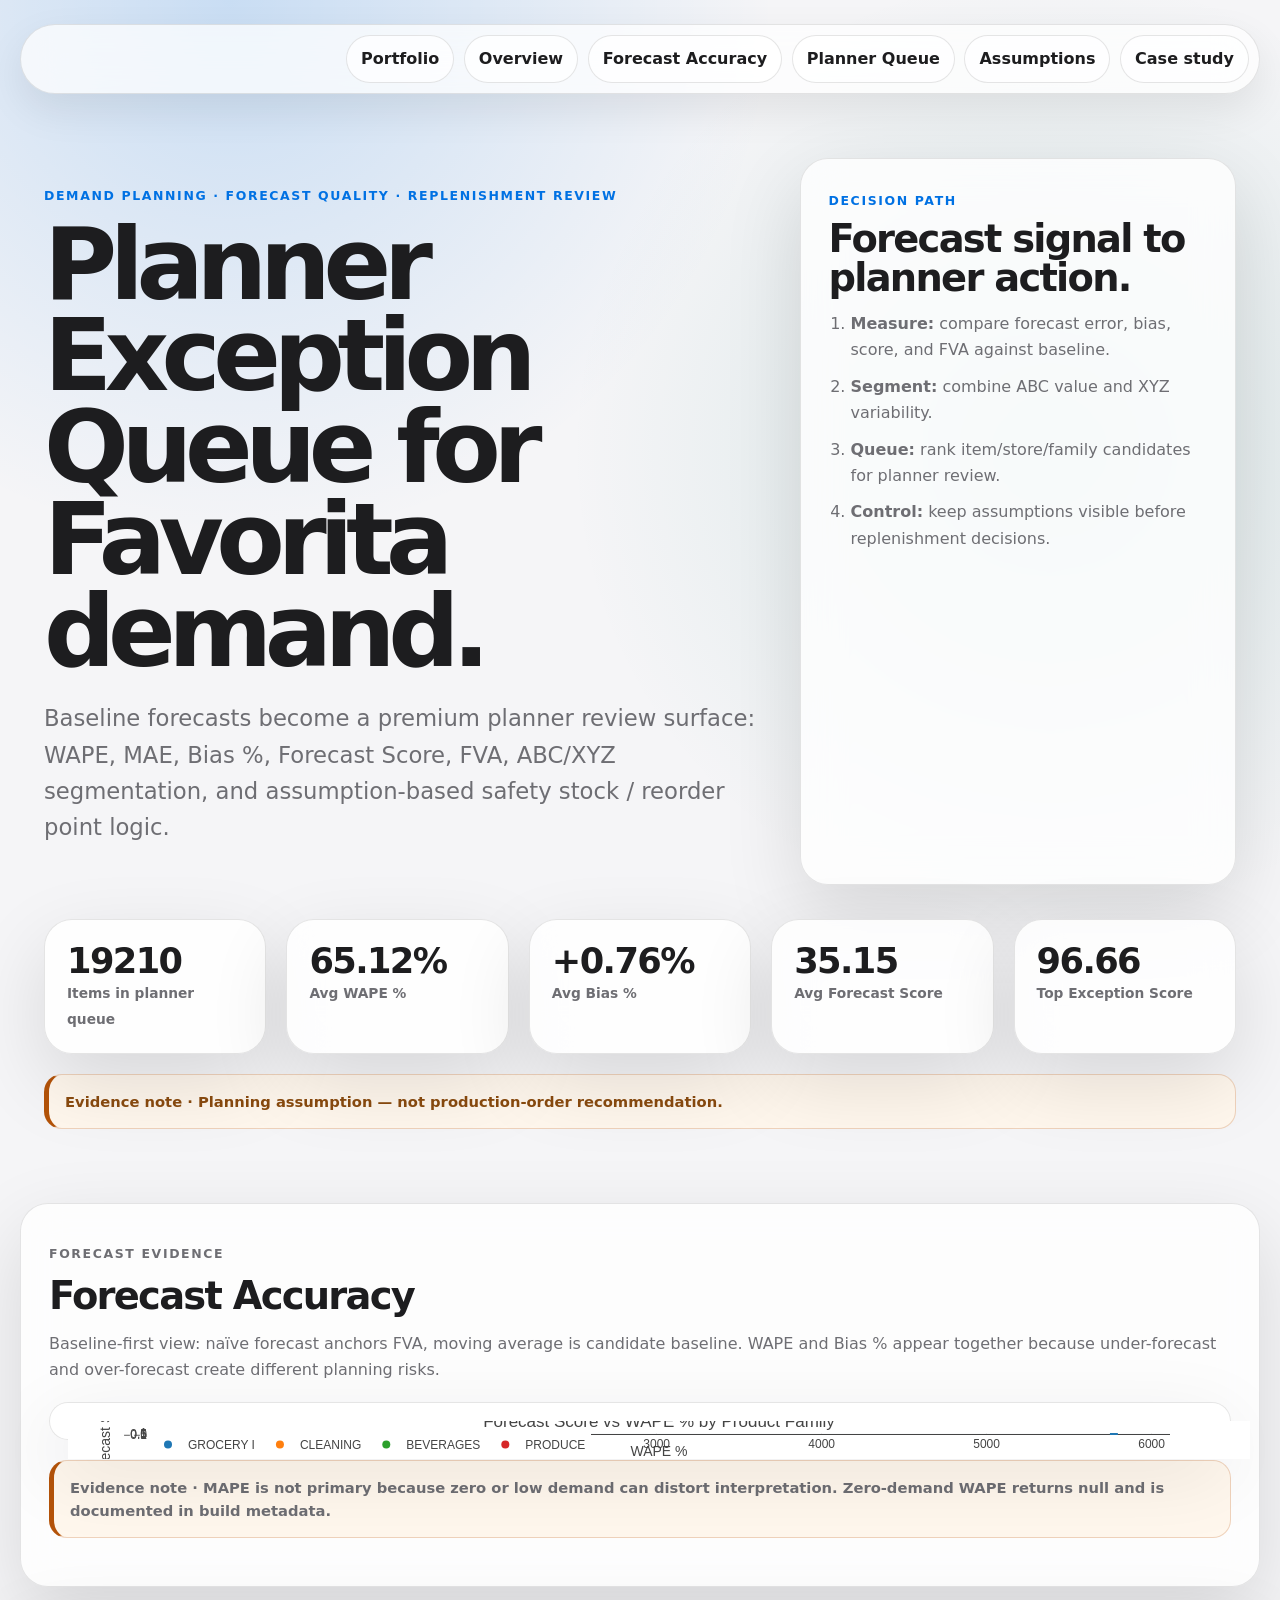
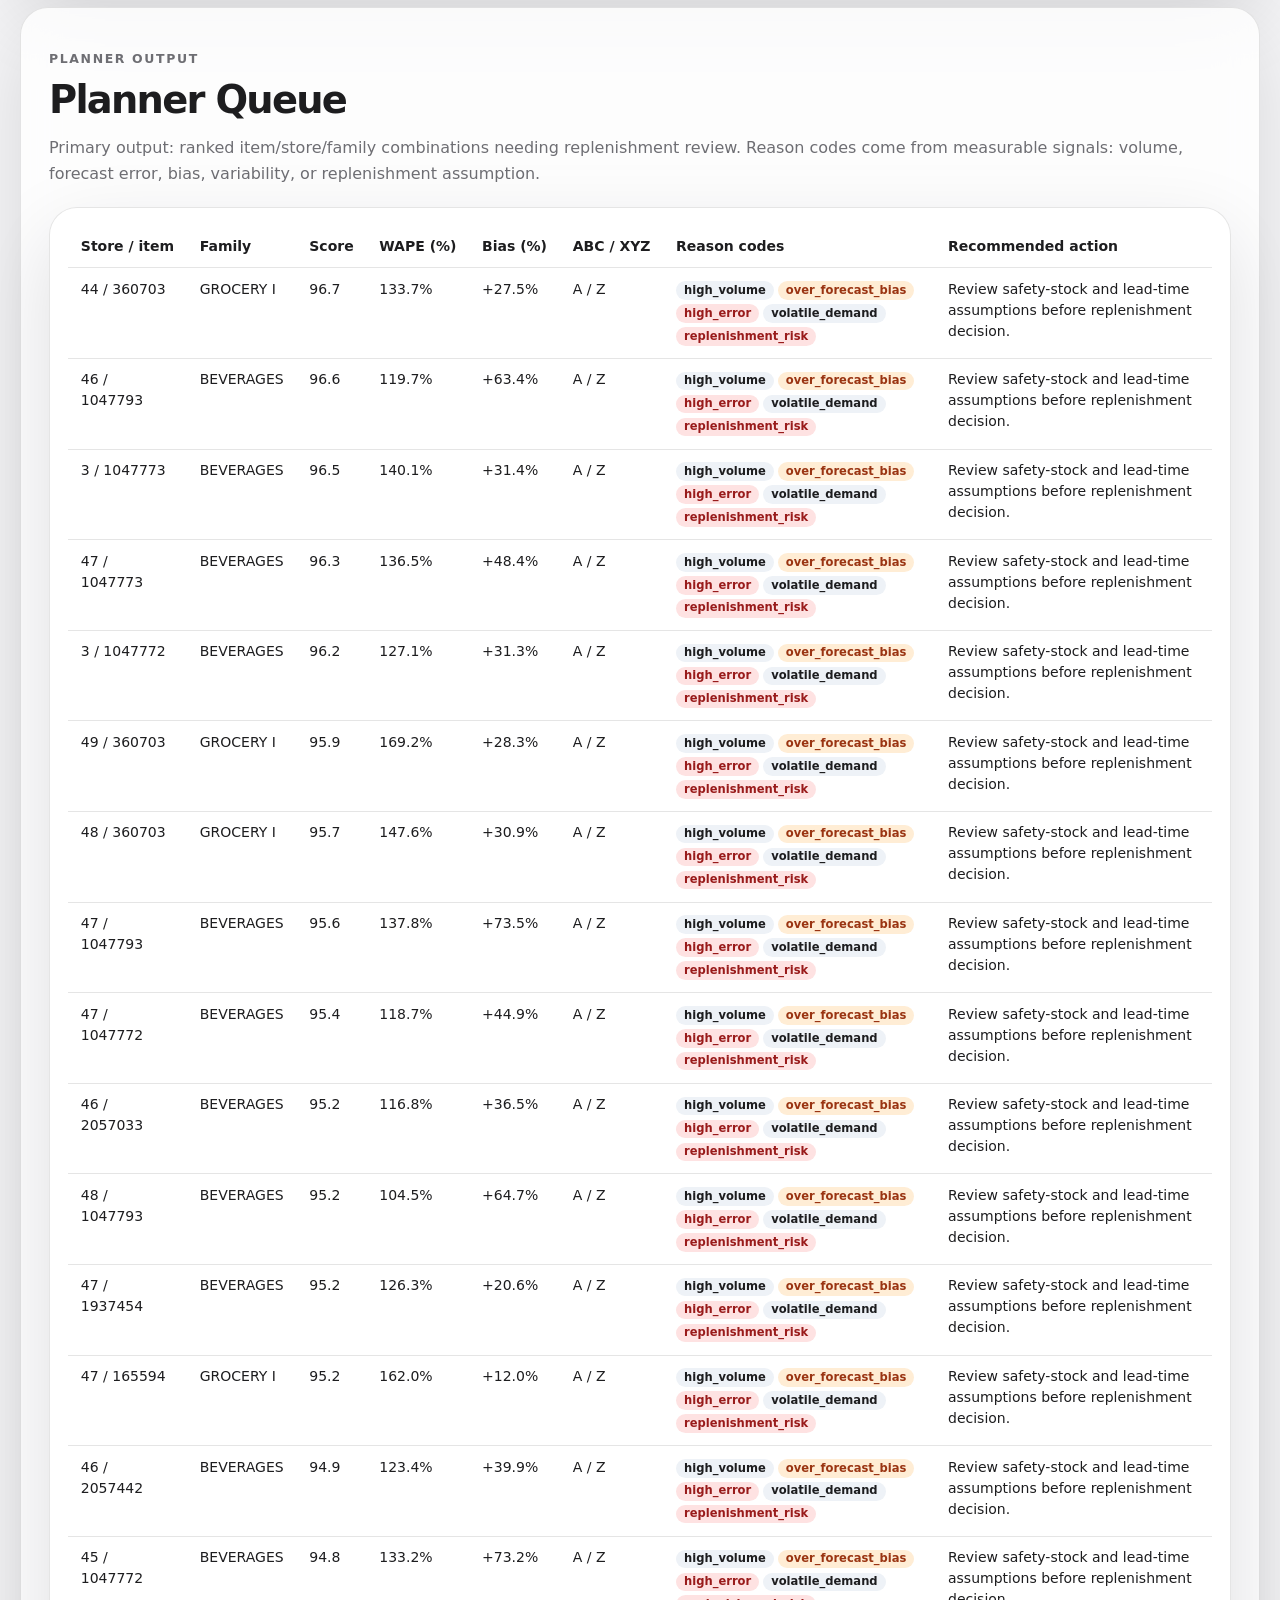
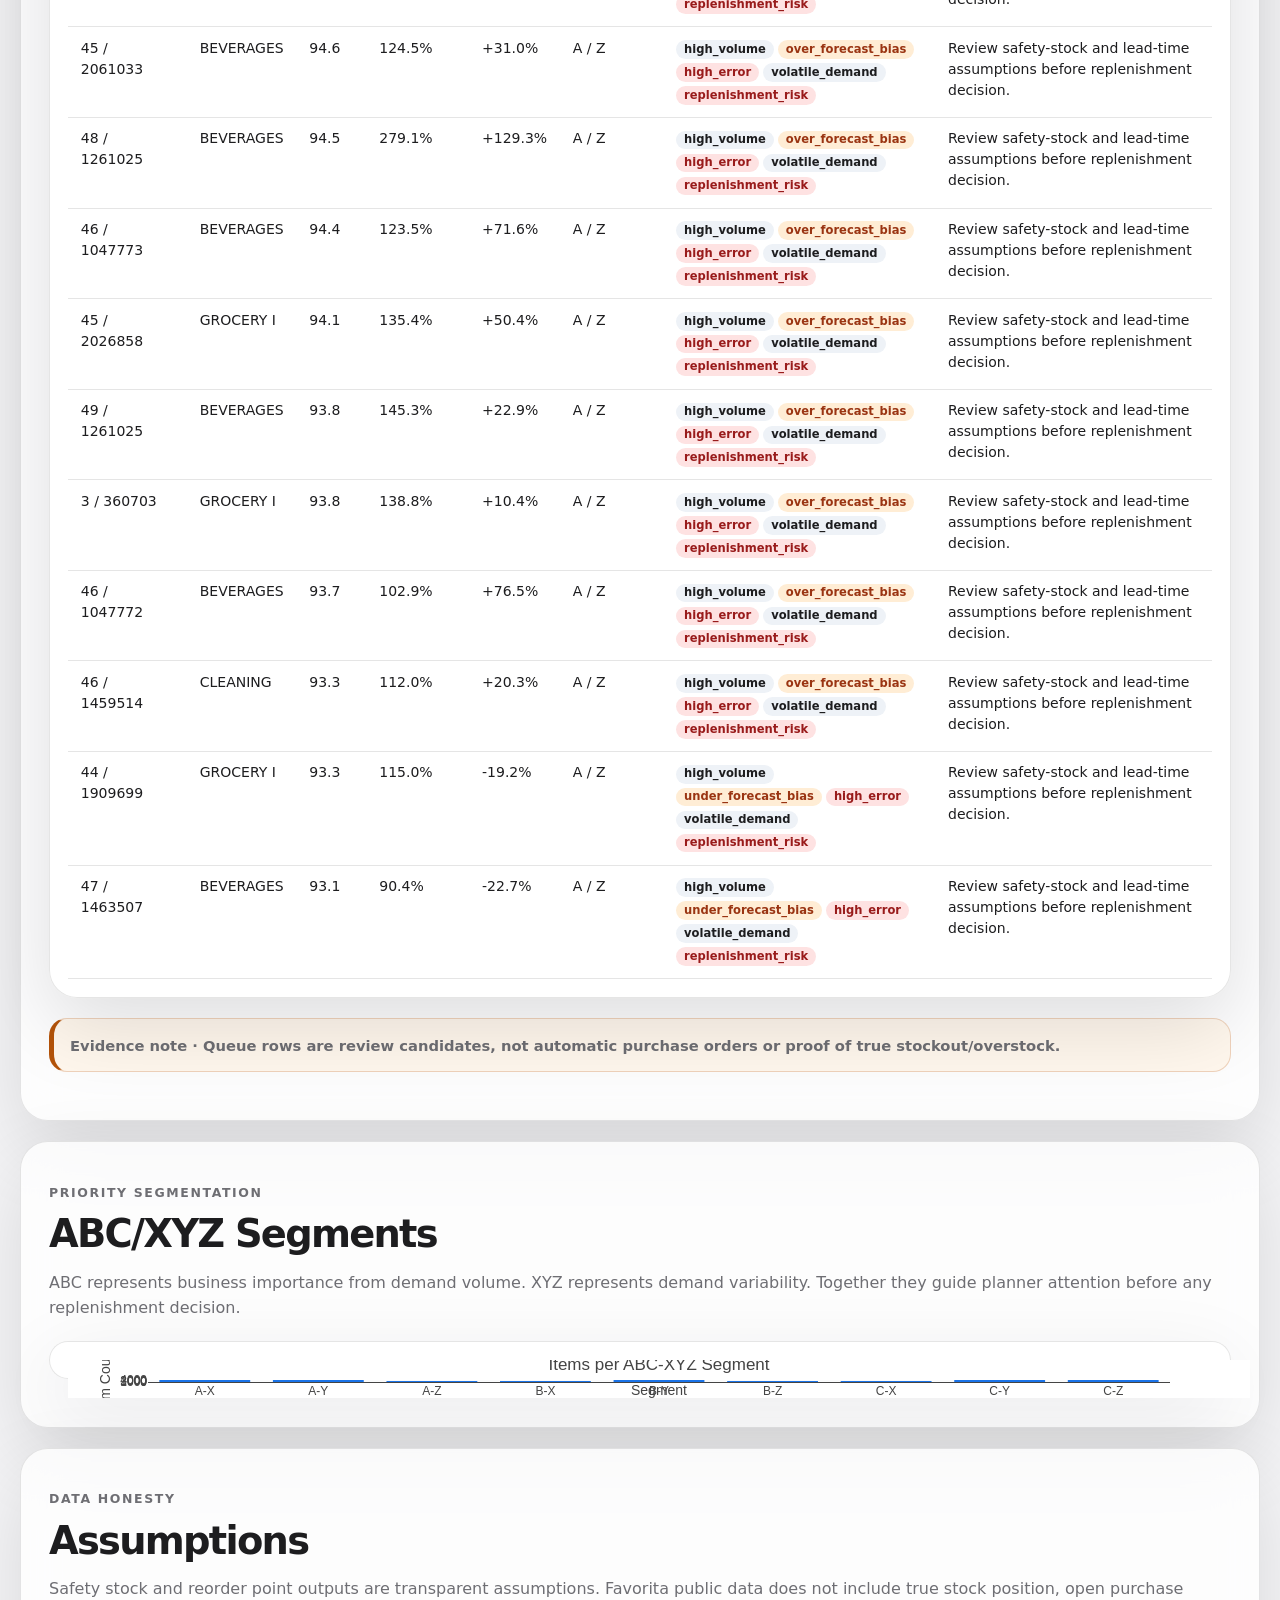
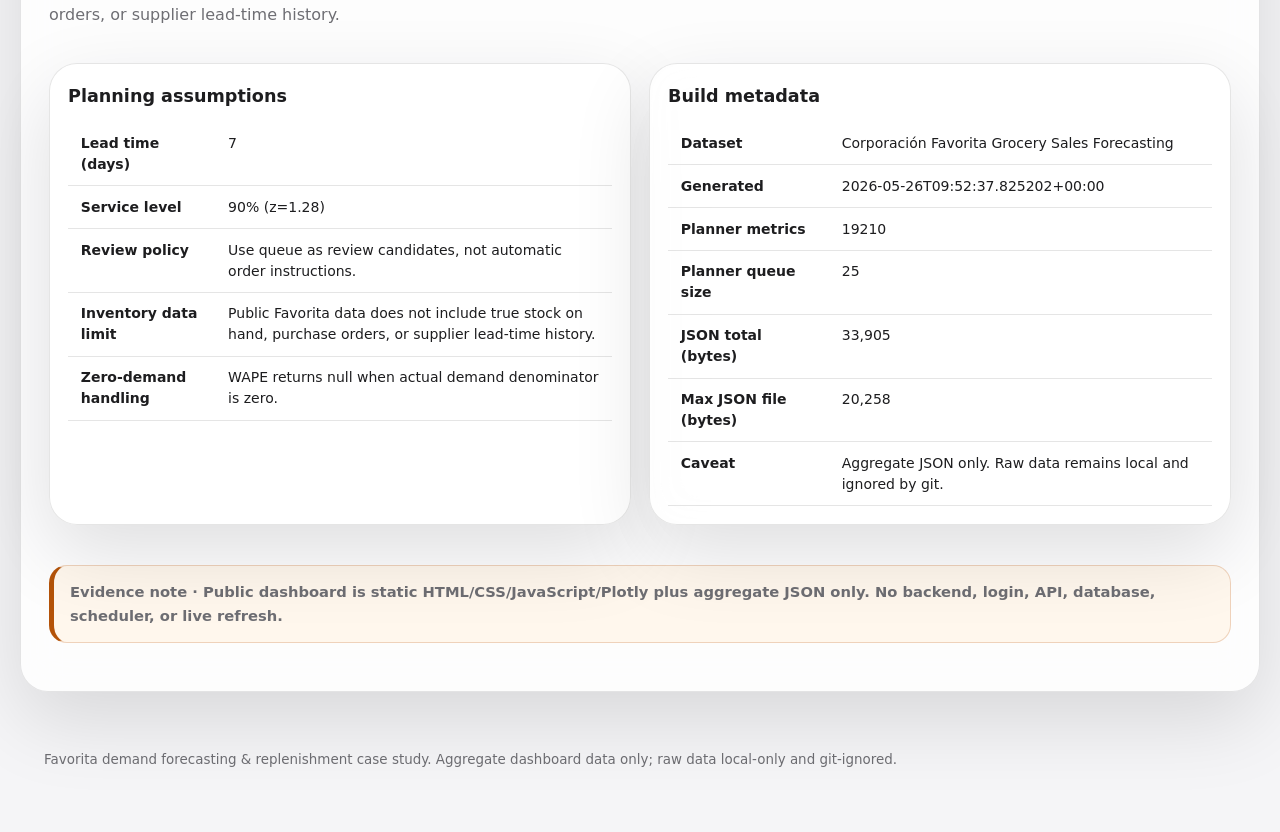
==== docs/demand-forecasting-replenishment/index.html @ 1f7d36ef "feat: redesign portfolio pages with premium theme" ====
<!doctype html>
<html lang="en">
<head>
  <meta charset="utf-8">
  <meta name="viewport" content="width=device-width, initial-scale=1">
  <title>Demand Forecasting & Replenishment Planner Queue</title>
  <meta name="description" content="Static Favorita demand forecast and replenishment planning dashboard with Planner Exception Queue, ABC/XYZ segmentation, and assumption-based inventory caveats.">
  <link rel="stylesheet" href="assets/css/styles.css">
  <script src="https://cdn.plot.ly/plotly-2.35.2.min.js" defer></script>
  <script src="assets/js/app.js" defer></script>
</head>
<body>
  <a class="skip-link" href="#main">Skip to content</a>
  <nav class="top-nav" aria-label="Dashboard navigation">
    <a href="../">Portfolio</a>
    <a href="#overview">Overview</a>
    <a href="#forecast-accuracy">Forecast Accuracy</a>
    <a href="#planner-queue">Planner Queue</a>
    <a href="#assumptions">Assumptions</a>
    <a href="https://github.com/im-khang/ai-business-data-analysis-portfolio/tree/master/case-studies/demand-forecasting-replenishment">Case study</a>
  </nav>

  <header class="hero" id="overview">
    <div class="hero-grid">
      <div class="hero-copy">
        <p class="eyebrow">Demand planning · Forecast quality · Replenishment review</p>
        <h1>Planner Exception Queue for Favorita demand.</h1>
        <p class="lead">Baseline forecasts become a premium planner review surface: WAPE, MAE, Bias %, Forecast Score, FVA, ABC/XYZ segmentation, and assumption-based safety stock / reorder point logic.</p>
      </div>
      <aside class="hero-card" aria-label="Planner decision story">
        <span class="section-kicker">Decision path</span>
        <h2>Forecast signal to planner action.</h2>
        <ol>
          <li><strong>Measure:</strong> compare forecast error, bias, score, and FVA against baseline.</li>
          <li><strong>Segment:</strong> combine ABC value and XYZ variability.</li>
          <li><strong>Queue:</strong> rank item/store/family candidates for planner review.</li>
          <li><strong>Control:</strong> keep assumptions visible before replenishment decisions.</li>
        </ol>
      </aside>
    </div>
    <div class="kpi-grid" id="kpi-container" aria-label="Forecast and queue KPI cards">
      <article class="kpi-card"><strong>Pending</strong><span>Items in planner queue</span></article>
      <article class="kpi-card"><strong>Pending</strong><span>Avg WAPE %</span></article>
      <article class="kpi-card"><strong>Pending</strong><span>Avg Bias %</span></article>
      <article class="kpi-card"><strong>Pending</strong><span>Avg Forecast Score</span></article>
    </div>
    <p class="caveat" id="kpi-caveat">Planning assumption — not production-order recommendation. Raw Favorita data stays local; dashboard uses aggregate JSON only.</p>
  </header>

  <main id="main">
    <section class="section" id="forecast-accuracy">
      <div class="section-heading">
        <p class="section-kicker">Forecast evidence</p>
        <h2>Forecast Accuracy</h2>
      </div>
      <p>Baseline-first view: naïve forecast anchors FVA, moving average is candidate baseline. WAPE and Bias % appear together because under-forecast and over-forecast create different planning risks.</p>
      <div class="chart-panel" id="accuracy-chart" role="img" aria-label="Forecast score versus WAPE chart"></div>
      <p class="caveat">MAPE is not primary because zero or low demand can distort interpretation. Zero-demand WAPE returns null and is documented in build metadata.</p>
    </section>

    <section class="section" id="planner-queue">
      <div class="section-heading">
        <p class="section-kicker">Planner output</p>
        <h2>Planner Queue</h2>
      </div>
      <p>Primary output: ranked item/store/family combinations needing replenishment review. Reason codes come from measurable signals: volume, forecast error, bias, variability, or replenishment assumption.</p>
      <div class="chart-panel table-panel">
        <table class="queue-table" id="queue-table">
          <thead>
            <tr>
              <th scope="col">Store / item</th>
              <th scope="col">Family</th>
              <th scope="col">Score</th>
              <th scope="col">WAPE (%)</th>
              <th scope="col">Bias (%)</th>
              <th scope="col">ABC / XYZ</th>
              <th scope="col">Reason codes</th>
              <th scope="col">Recommended action</th>
            </tr>
          </thead>
          <tbody></tbody>
        </table>
      </div>
      <p class="caveat">Queue rows are review candidates, not automatic purchase orders or proof of true stockout/overstock.</p>
    </section>

    <section class="section" id="segments">
      <div class="section-heading">
        <p class="section-kicker">Priority segmentation</p>
        <h2>ABC/XYZ Segments</h2>
      </div>
      <p>ABC represents business importance from demand volume. XYZ represents demand variability. Together they guide planner attention before any replenishment decision.</p>
      <div class="chart-panel" id="segments-chart" role="img" aria-label="ABC XYZ segment count chart"></div>
    </section>

    <section class="section" id="assumptions">
      <div class="section-heading">
        <p class="section-kicker">Data honesty</p>
        <h2>Assumptions</h2>
      </div>
      <p>Safety stock and reorder point outputs are transparent assumptions. Favorita public data does not include true stock position, open purchase orders, or supplier lead-time history.</p>
      <div class="assumption-grid">
        <div class="chart-panel">
          <h3>Planning assumptions</h3>
          <table>
            <tbody id="assumptions-content">
              <tr><td><strong>Status</strong></td><td>Waiting for aggregate JSON export.</td></tr>
            </tbody>
          </table>
        </div>
        <div class="chart-panel">
          <h3>Build metadata</h3>
          <table>
            <tbody id="metadata-content">
              <tr><td><strong>Status</strong></td><td>Waiting for build metadata.</td></tr>
            </tbody>
          </table>
        </div>
      </div>
      <p class="caveat">Public dashboard is static HTML/CSS/JavaScript/Plotly plus aggregate JSON only. No backend, login, API, database, scheduler, or live refresh.</p>
    </section>
  </main>

  <footer class="footer">
    <p>Favorita demand forecasting & replenishment case study. Aggregate dashboard data only; raw data local-only and git-ignored.</p>
  </footer>
</body>
</html>
---- docs/demand-forecasting-replenishment/assets/css/styles.css ----
*,*::before,*::after{box-sizing:border-box}:root{color-scheme:light;--bg:#f5f5f7;--surface:rgba(255,255,255,.78);--surface-strong:#fff;--border:rgba(0,0,0,.1);--text:#1d1d1f;--muted:#6e6e73;--accent:#0071e3;--accent-dark:#005bb5;--danger:#c2410c;--warn:#b45309;--success:#0f766e;--caveat:#fff7ed;--shadow:0 28px 80px rgba(0,0,0,.12);--soft-shadow:0 16px 40px rgba(0,0,0,.08);--font-mono:'SF Mono','Fira Code',ui-monospace,monospace;--gap:1.25rem;--radius:28px}html{scroll-behavior:smooth}body{margin:0;font:400 1rem/1.6 Inter,system-ui,-apple-system,'Segoe UI',sans-serif;color:var(--text);background:radial-gradient(circle at 18% 0%,rgba(0,113,227,.18),transparent 34rem),radial-gradient(circle at 82% 8%,rgba(15,118,110,.12),transparent 30rem),var(--bg)}a{color:var(--accent)}.skip-link{position:absolute;top:-100%;left:0;z-index:20;padding:.75rem 1rem;background:#fff;border:1px solid var(--border);border-radius:0 0 14px 0}.skip-link:focus{top:0}.top-nav{position:sticky;top:14px;z-index:10;display:flex;gap:.6rem;justify-content:flex-end;max-width:1240px;margin:24px auto 0;padding:10px;border:1px solid var(--border);border-radius:999px;background:rgba(255,255,255,.72);backdrop-filter:blur(20px);box-shadow:var(--soft-shadow);overflow-x:auto}.top-nav a{white-space:nowrap;text-decoration:none;color:var(--text);font-weight:800;padding:10px 14px;border:1px solid var(--border);border-radius:999px;background:rgba(255,255,255,.72)}.top-nav a:hover{background:#fff}.hero{max-width:1240px;margin:0 auto;padding:64px 24px 34px}.hero-grid{display:grid;grid-template-columns:minmax(0,1.25fr) minmax(320px,.75fr);gap:28px;align-items:stretch}.hero-copy{padding:16px 0}.eyebrow,.section-kicker{color:var(--accent);font-weight:850;text-transform:uppercase;letter-spacing:.13em;font-size:.78rem}.hero h1{margin:10px 0 18px;font-size:clamp(3rem,7.8vw,6.6rem);line-height:.92;letter-spacing:-.075em;max-width:1010px}.lead{max-width:900px;color:var(--muted);font-size:clamp(1.12rem,2vw,1.42rem);line-height:1.6}.hero-card,.section,.chart-panel,.kpi-card{background:var(--surface);border:1px solid var(--border);border-radius:var(--radius);box-shadow:var(--shadow);backdrop-filter:blur(20px)}.hero-card{padding:28px}.hero-card h2{font-size:clamp(1.7rem,3vw,3rem);letter-spacing:-.045em;line-height:1;margin:8px 0 14px}.hero-card ol{margin:0;padding-left:22px;color:var(--muted);line-height:1.65}.hero-card li{margin:10px 0}.kpi-grid{display:grid;grid-template-columns:repeat(auto-fit,minmax(185px,1fr));gap:var(--gap);margin:34px 0 18px}.kpi-card{padding:22px;background:rgba(255,255,255,.84)}.kpi-card strong{display:block;font-size:clamp(1.6rem,3vw,2.2rem);line-height:1.1;letter-spacing:-.045em}.kpi-card span{font-size:.86rem;color:var(--muted);font-weight:800}.section{padding:28px;max-width:1240px;margin:20px auto}.section-heading h2{margin:4px 0 12px;font-size:clamp(1.8rem,3vw,3rem);line-height:1;letter-spacing:-.045em}.section p{color:var(--muted)}.chart-panel{padding:18px;margin:var(--gap) 0;background:rgba(255,255,255,.84);overflow:visible}.chart-panel h3{margin:0 0 12px;font-size:1.1rem}.table-panel{overflow-x:auto}.caveat{background:var(--caveat);border:1px solid rgba(180,83,9,.22);border-left:5px solid var(--warn);border-radius:18px;padding:.9rem 1rem;margin:var(--gap) 0;color:#8a4b0f;font-size:.92rem;font-weight:700}.caveat::before{content:'Evidence note · ';font-weight:900}table{width:100%;border-collapse:collapse;font:.875rem/1.5 system-ui,-apple-system,sans-serif}table th,table td{padding:.65rem .8rem;text-align:left;border-bottom:1px solid var(--border);vertical-align:top}table th{font-size:14px;font-weight:800;white-space:nowrap;color:var(--text)}.queue-table tbody tr:hover{background:rgba(0,113,227,.06)}.reason-chip{display:inline-block;font-size:.72rem;line-height:1;padding:.22rem .5rem;border-radius:999px;background:#eef2f7;color:var(--text);margin:.12rem .25rem .12rem 0;white-space:nowrap;font-weight:800}.reason-chip.risk{background:#fee2e2;color:#991b1b}.reason-chip.bias{background:#ffedd5;color:#9a3412}.empty-state{padding:3rem 1rem;text-align:center;color:var(--muted)}.assumption-grid{display:grid;grid-template-columns:repeat(2,minmax(0,1fr));gap:18px}.footer{max-width:1240px;margin:0 auto;padding:1.5rem 24px 3rem;font-size:.84rem;color:var(--muted)}:focus-visible{outline:3px solid rgba(0,113,227,.45);outline-offset:3px}@media (max-width:940px){.top-nav{position:static;justify-content:flex-start;margin-left:16px;margin-right:16px;border-radius:24px}.hero{padding-top:42px}.hero-grid,.assumption-grid{grid-template-columns:1fr}.chart-panel{overflow-x:auto}}@media (max-width:560px){.hero,.section,.footer{padding-left:16px;padding-right:16px}.hero h1{font-size:clamp(2.55rem,16vw,4.2rem)}.section,.hero-card,.chart-panel,.kpi-card{border-radius:22px}.section,.hero-card{padding:20px}.top-nav a{width:100%;text-align:center}.top-nav{flex-wrap:wrap}.kpi-grid{grid-template-columns:1fr}table{font-size:.8rem}}
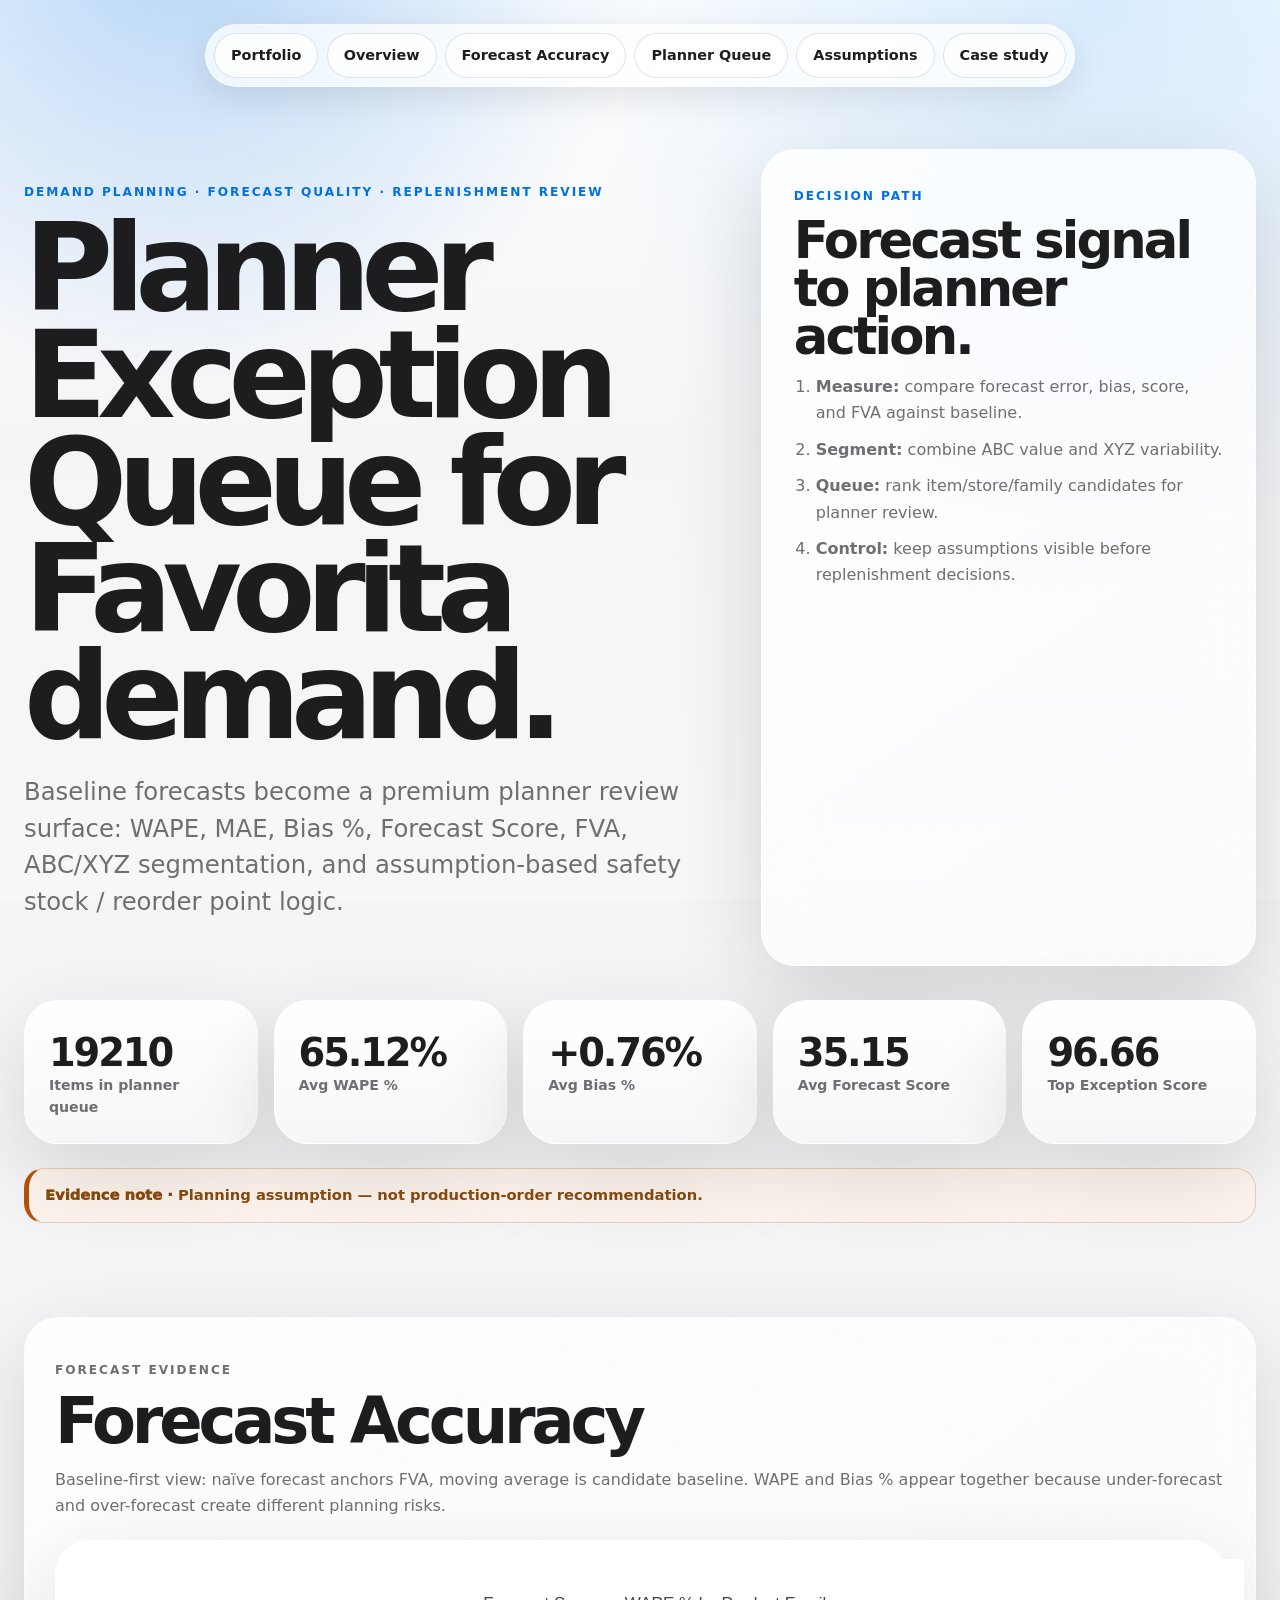
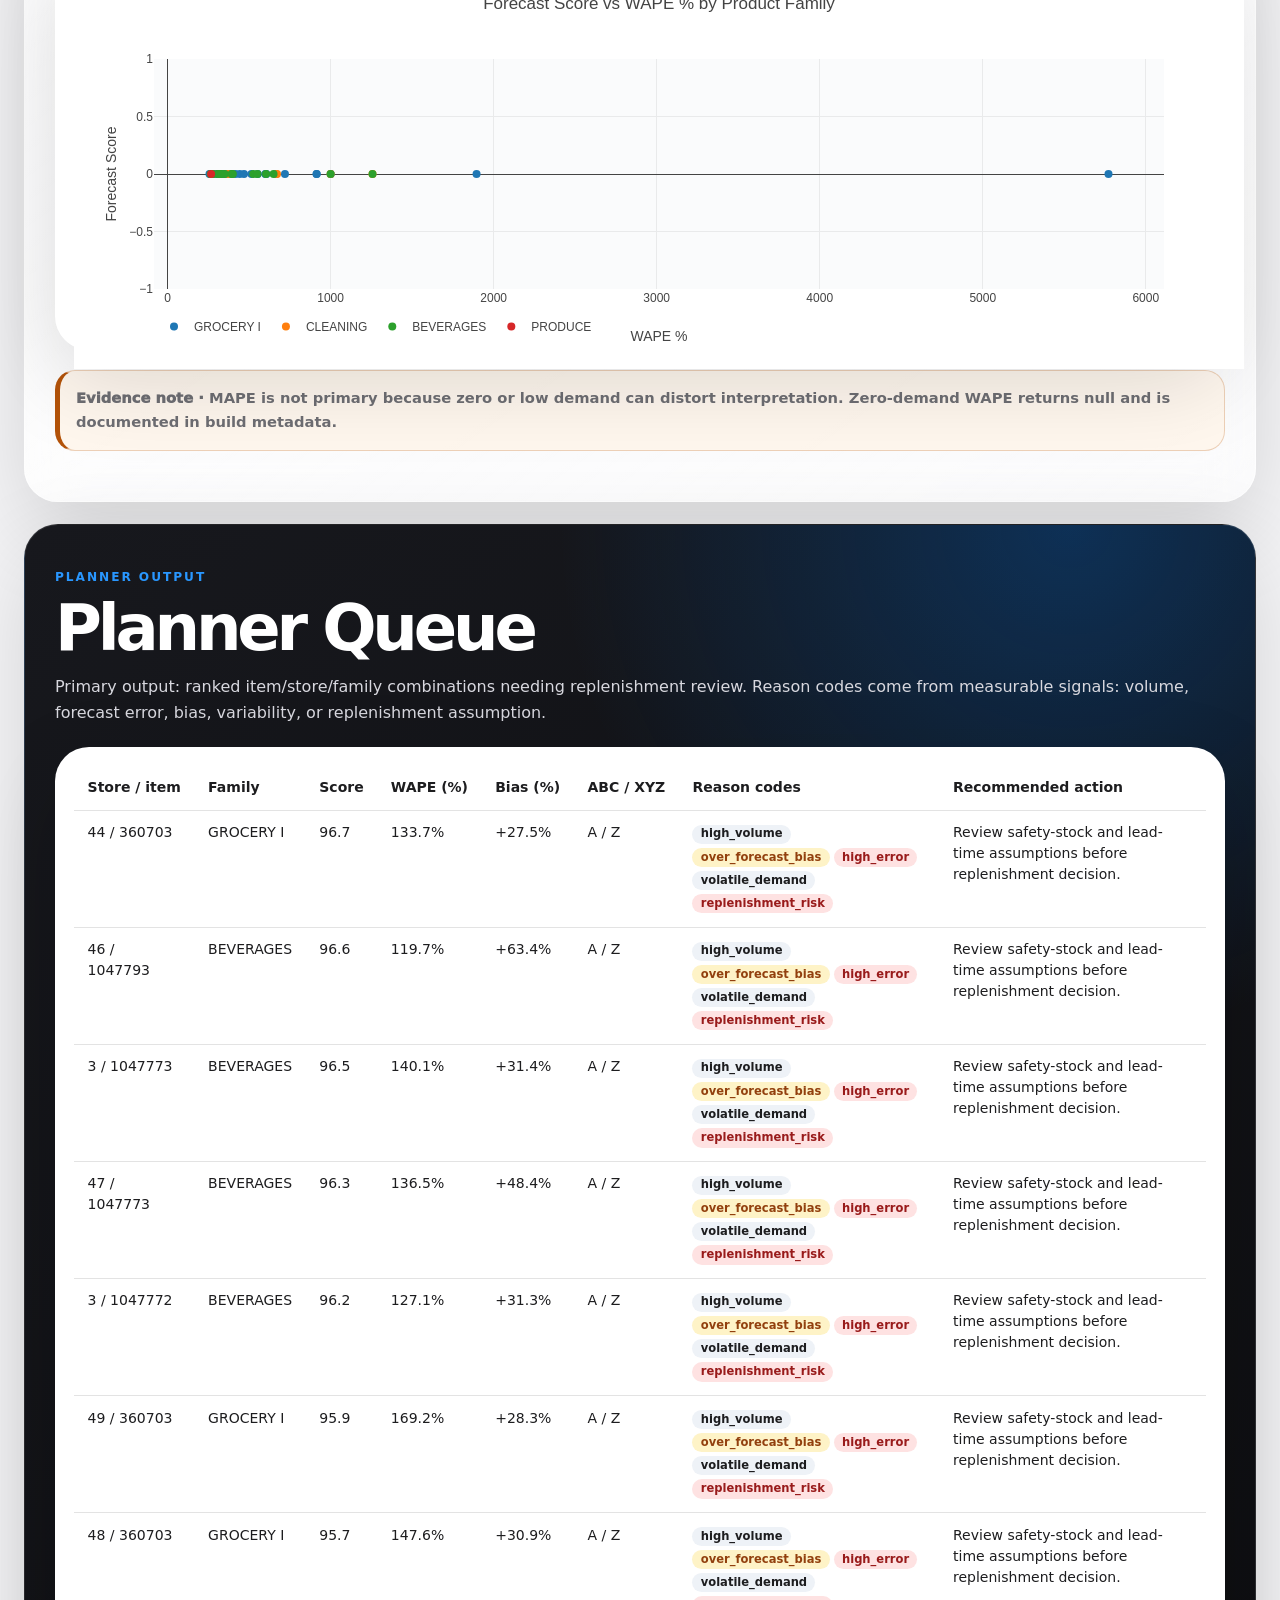
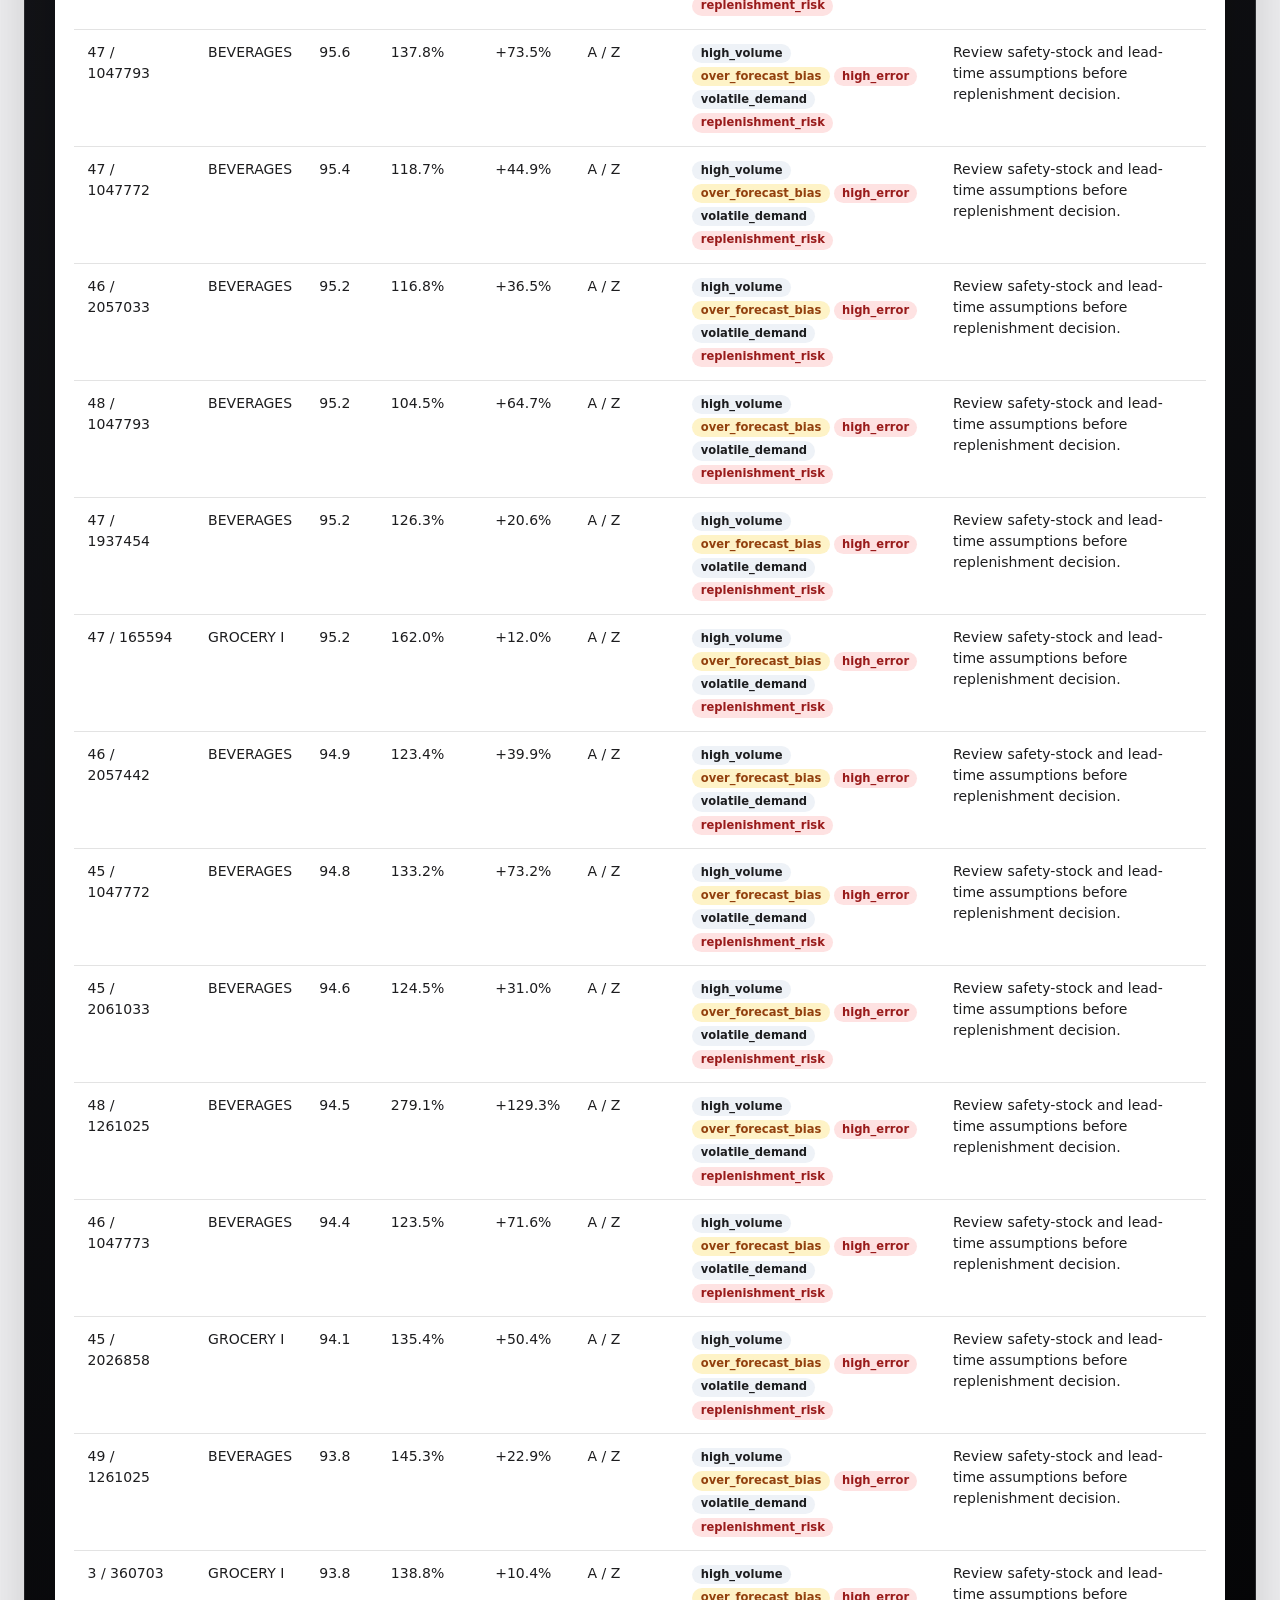
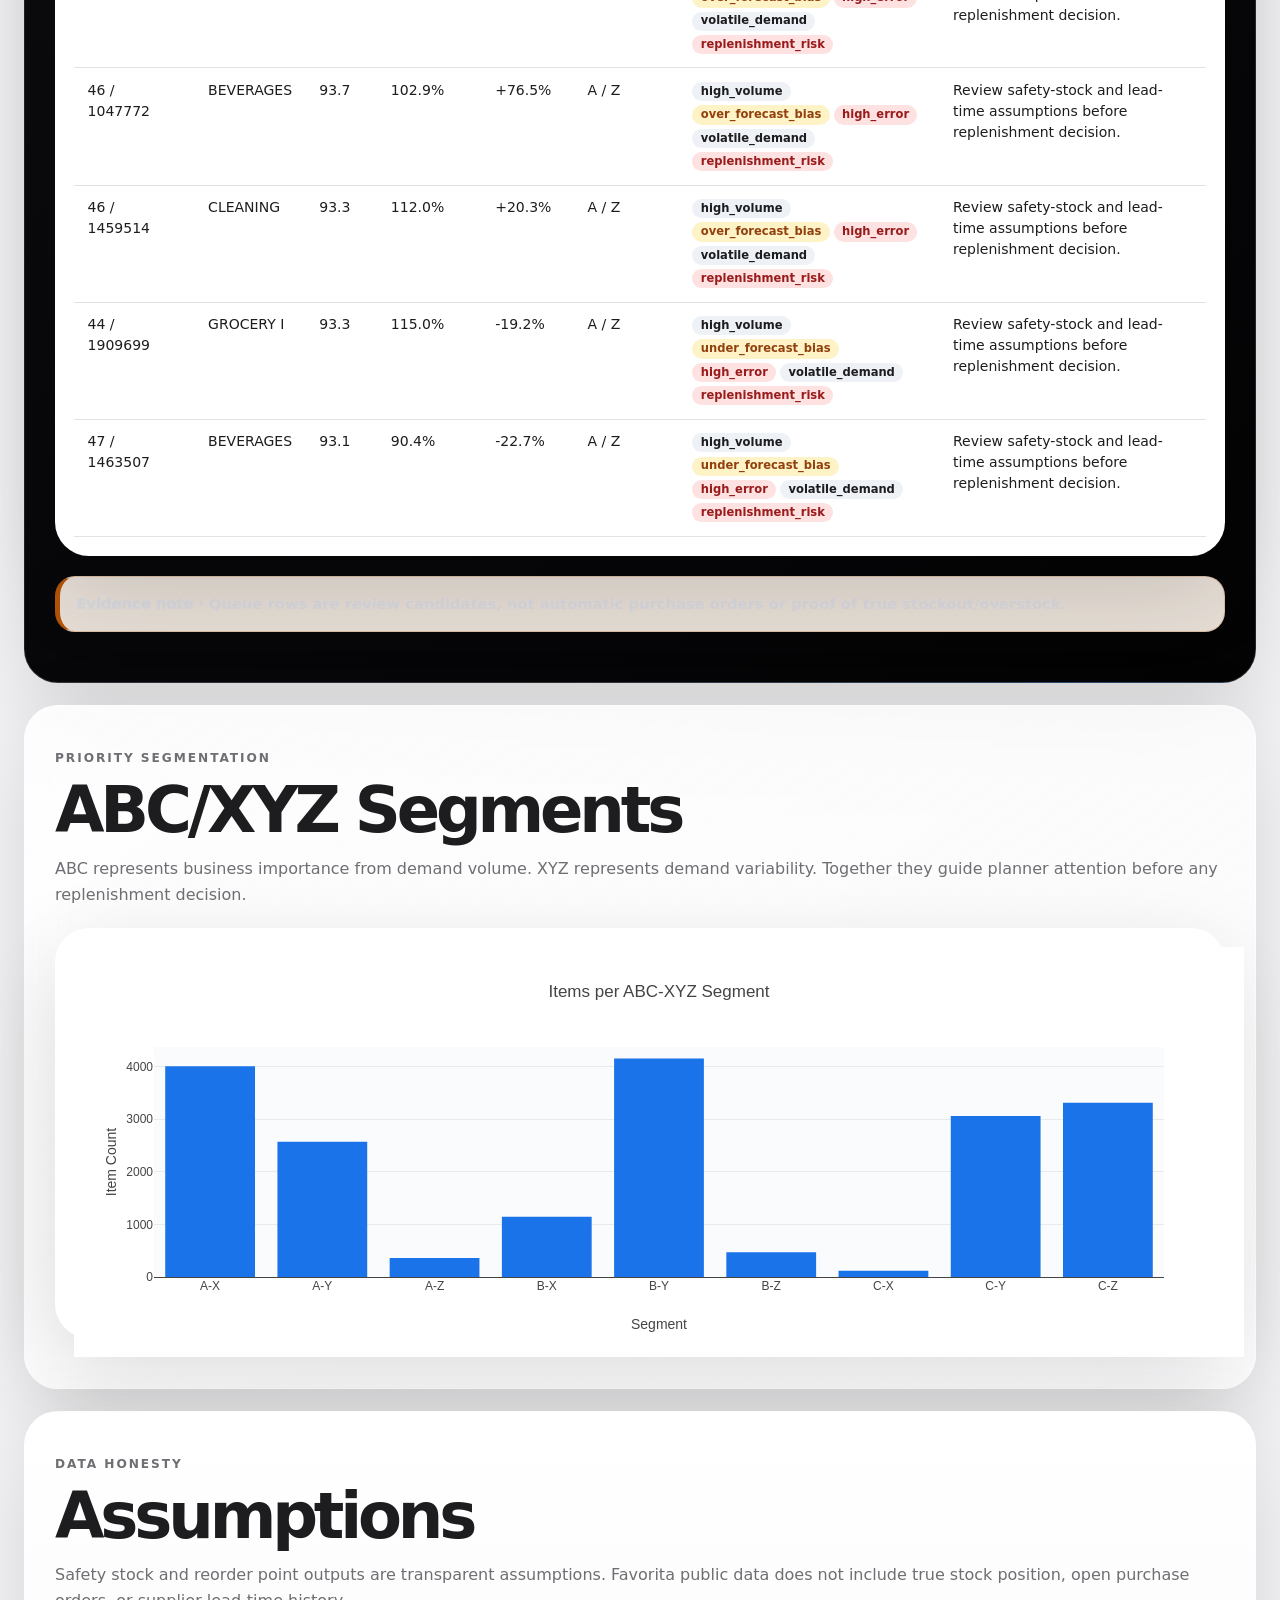
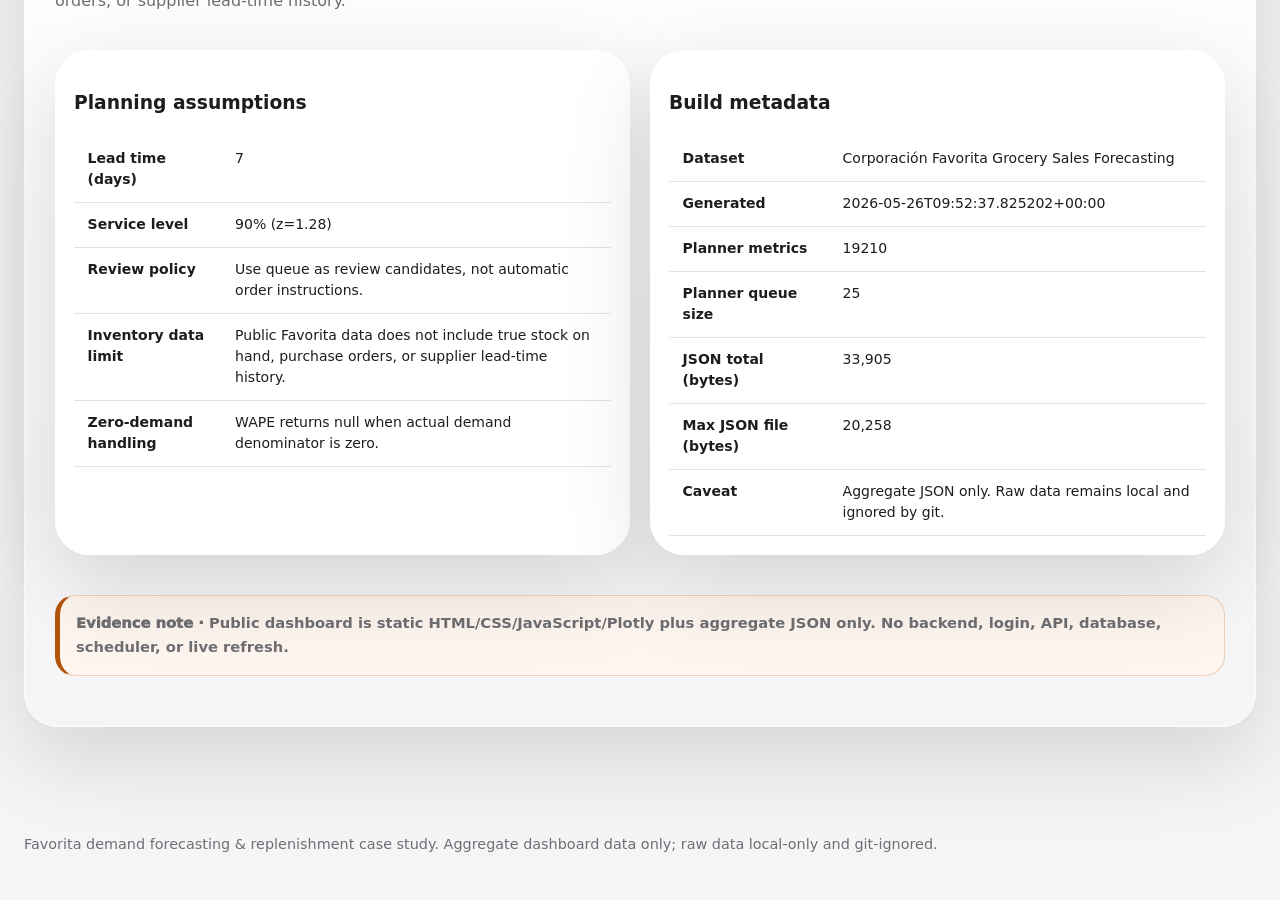
==== commit 42a8e360: "style: align portfolio pages with Apple design guide" ====
--- a/docs/demand-forecasting-replenishment/index.html
+++ b/docs/demand-forecasting-replenishment/index.html
@@ -58,7 +58,7 @@
       <p class="caveat">MAPE is not primary because zero or low demand can distort interpretation. Zero-demand WAPE returns null and is documented in build metadata.</p>
     </section>
 
-    <section class="section" id="planner-queue">
+    <section class="section dark-chapter" id="planner-queue">
       <div class="section-heading">
         <p class="section-kicker">Planner output</p>
         <h2>Planner Queue</h2>
@@ -93,7 +93,7 @@
       <div class="chart-panel" id="segments-chart" role="img" aria-label="ABC XYZ segment count chart"></div>
     </section>
 
-    <section class="section" id="assumptions">
+    <section class="section light-chapter" id="assumptions">
       <div class="section-heading">
         <p class="section-kicker">Data honesty</p>
         <h2>Assumptions</h2>
--- a/docs/demand-forecasting-replenishment/assets/css/styles.css
+++ b/docs/demand-forecasting-replenishment/assets/css/styles.css
@@ -1 +1,2 @@
-*,*::before,*::after{box-sizing:border-box}:root{color-scheme:light;--bg:#f5f5f7;--surface:rgba(255,255,255,.78);--surface-strong:#fff;--border:rgba(0,0,0,.1);--text:#1d1d1f;--muted:#6e6e73;--accent:#0071e3;--accent-dark:#005bb5;--danger:#c2410c;--warn:#b45309;--success:#0f766e;--caveat:#fff7ed;--shadow:0 28px 80px rgba(0,0,0,.12);--soft-shadow:0 16px 40px rgba(0,0,0,.08);--font-mono:'SF Mono','Fira Code',ui-monospace,monospace;--gap:1.25rem;--radius:28px}html{scroll-behavior:smooth}body{margin:0;font:400 1rem/1.6 Inter,system-ui,-apple-system,'Segoe UI',sans-serif;color:var(--text);background:radial-gradient(circle at 18% 0%,rgba(0,113,227,.18),transparent 34rem),radial-gradient(circle at 82% 8%,rgba(15,118,110,.12),transparent 30rem),var(--bg)}a{color:var(--accent)}.skip-link{position:absolute;top:-100%;left:0;z-index:20;padding:.75rem 1rem;background:#fff;border:1px solid var(--border);border-radius:0 0 14px 0}.skip-link:focus{top:0}.top-nav{position:sticky;top:14px;z-index:10;display:flex;gap:.6rem;justify-content:flex-end;max-width:1240px;margin:24px auto 0;padding:10px;border:1px solid var(--border);border-radius:999px;background:rgba(255,255,255,.72);backdrop-filter:blur(20px);box-shadow:var(--soft-shadow);overflow-x:auto}.top-nav a{white-space:nowrap;text-decoration:none;color:var(--text);font-weight:800;padding:10px 14px;border:1px solid var(--border);border-radius:999px;background:rgba(255,255,255,.72)}.top-nav a:hover{background:#fff}.hero{max-width:1240px;margin:0 auto;padding:64px 24px 34px}.hero-grid{display:grid;grid-template-columns:minmax(0,1.25fr) minmax(320px,.75fr);gap:28px;align-items:stretch}.hero-copy{padding:16px 0}.eyebrow,.section-kicker{color:var(--accent);font-weight:850;text-transform:uppercase;letter-spacing:.13em;font-size:.78rem}.hero h1{margin:10px 0 18px;font-size:clamp(3rem,7.8vw,6.6rem);line-height:.92;letter-spacing:-.075em;max-width:1010px}.lead{max-width:900px;color:var(--muted);font-size:clamp(1.12rem,2vw,1.42rem);line-height:1.6}.hero-card,.section,.chart-panel,.kpi-card{background:var(--surface);border:1px solid var(--border);border-radius:var(--radius);box-shadow:var(--shadow);backdrop-filter:blur(20px)}.hero-card{padding:28px}.hero-card h2{font-size:clamp(1.7rem,3vw,3rem);letter-spacing:-.045em;line-height:1;margin:8px 0 14px}.hero-card ol{margin:0;padding-left:22px;color:var(--muted);line-height:1.65}.hero-card li{margin:10px 0}.kpi-grid{display:grid;grid-template-columns:repeat(auto-fit,minmax(185px,1fr));gap:var(--gap);margin:34px 0 18px}.kpi-card{padding:22px;background:rgba(255,255,255,.84)}.kpi-card strong{display:block;font-size:clamp(1.6rem,3vw,2.2rem);line-height:1.1;letter-spacing:-.045em}.kpi-card span{font-size:.86rem;color:var(--muted);font-weight:800}.section{padding:28px;max-width:1240px;margin:20px auto}.section-heading h2{margin:4px 0 12px;font-size:clamp(1.8rem,3vw,3rem);line-height:1;letter-spacing:-.045em}.section p{color:var(--muted)}.chart-panel{padding:18px;margin:var(--gap) 0;background:rgba(255,255,255,.84);overflow:visible}.chart-panel h3{margin:0 0 12px;font-size:1.1rem}.table-panel{overflow-x:auto}.caveat{background:var(--caveat);border:1px solid rgba(180,83,9,.22);border-left:5px solid var(--warn);border-radius:18px;padding:.9rem 1rem;margin:var(--gap) 0;color:#8a4b0f;font-size:.92rem;font-weight:700}.caveat::before{content:'Evidence note · ';font-weight:900}table{width:100%;border-collapse:collapse;font:.875rem/1.5 system-ui,-apple-system,sans-serif}table th,table td{padding:.65rem .8rem;text-align:left;border-bottom:1px solid var(--border);vertical-align:top}table th{font-size:14px;font-weight:800;white-space:nowrap;color:var(--text)}.queue-table tbody tr:hover{background:rgba(0,113,227,.06)}.reason-chip{display:inline-block;font-size:.72rem;line-height:1;padding:.22rem .5rem;border-radius:999px;background:#eef2f7;color:var(--text);margin:.12rem .25rem .12rem 0;white-space:nowrap;font-weight:800}.reason-chip.risk{background:#fee2e2;color:#991b1b}.reason-chip.bias{background:#ffedd5;color:#9a3412}.empty-state{padding:3rem 1rem;text-align:center;color:var(--muted)}.assumption-grid{display:grid;grid-template-columns:repeat(2,minmax(0,1fr));gap:18px}.footer{max-width:1240px;margin:0 auto;padding:1.5rem 24px 3rem;font-size:.84rem;color:var(--muted)}:focus-visible{outline:3px solid rgba(0,113,227,.45);outline-offset:3px}@media (max-width:940px){.top-nav{position:static;justify-content:flex-start;margin-left:16px;margin-right:16px;border-radius:24px}.hero{padding-top:42px}.hero-grid,.assumption-grid{grid-template-columns:1fr}.chart-panel{overflow-x:auto}}@media (max-width:560px){.hero,.section,.footer{padding-left:16px;padding-right:16px}.hero h1{font-size:clamp(2.55rem,16vw,4.2rem)}.section,.hero-card,.chart-panel,.kpi-card{border-radius:22px}.section,.hero-card{padding:20px}.top-nav a{width:100%;text-align:center}.top-nav{flex-wrap:wrap}.kpi-grid{grid-template-columns:1fr}table{font-size:.8rem}}
+*,*::before,*::after{box-sizing:border-box}:root{color-scheme:light;--black:#000;--ink:#1d1d1f;--muted:#6e6e73;--bg:#f5f5f7;--paper:#fff;--blue:#0071e3;--blue2:#2997ff;--line:rgba(29,29,31,.12);--glass:rgba(255,255,255,.74);--dark:#08080a;--graphite:#1f2024;--good:#0f766e;--warn:#b45309;--bad:#c2410c;--caveat:#fff7ed;--shadow:0 30px 90px rgba(0,0,0,.14);--soft:0 18px 50px rgba(0,0,0,.10);--radius:34px;--gap:1.25rem;--font-mono:'SF Mono','Fira Code',ui-monospace,monospace}html{scroll-behavior:smooth}body{margin:0;font:400 1rem/1.6 -apple-system,BlinkMacSystemFont,'SF Pro Text',Inter,ui-sans-serif,system-ui,'Segoe UI',sans-serif;color:var(--ink);background:var(--bg)}body:before{content:"";position:fixed;inset:0;z-index:-1;background:radial-gradient(circle at 14% -10%,rgba(0,113,227,.30),transparent 30rem),radial-gradient(circle at 86% 0,rgba(41,151,255,.18),transparent 34rem),linear-gradient(180deg,#fff 0,#f5f5f7 48%,#f7f7fa 100%)}a{color:var(--blue);text-decoration:none}a:hover{text-decoration:underline}.skip-link{position:absolute;top:-100%;left:0;z-index:30;padding:.75rem 1rem;background:#fff;border:1px solid var(--line);border-radius:0 0 14px 0}.skip-link:focus{top:0}.top-nav,.site-nav{position:sticky;top:16px;z-index:20;display:flex;flex-wrap:wrap;gap:8px;justify-content:flex-end;max-width:1320px;width:max-content;margin:24px auto 0;padding:8px;border:1px solid rgba(255,255,255,.48);border-radius:999px;background:rgba(255,255,255,.72);-webkit-backdrop-filter:blur(26px) saturate(160%);backdrop-filter:blur(26px) saturate(160%);box-shadow:0 10px 36px rgba(0,0,0,.10);overflow-x:auto}.site-nav{margin-bottom:74px}.top-nav a,.site-nav a{white-space:nowrap;display:inline-flex;align-items:center;min-height:42px;padding:10px 16px;border:1px solid var(--line);border-radius:999px;background:rgba(255,255,255,.78);color:var(--ink);font-size:.9rem;font-weight:850;text-decoration:none}.top-nav a:hover,.site-nav a:hover{background:#fff;text-decoration:none;box-shadow:var(--soft)}.hero{max-width:1320px;margin:0 auto;padding:62px 24px 34px}.site-nav+.hero-grid,.hero-grid{display:grid;grid-template-columns:minmax(0,1.18fr) minmax(330px,.82fr);gap:24px;align-items:stretch}.hero-copy{padding:22px 0}.eyebrow,.section-kicker{color:var(--blue);font-weight:900;text-transform:uppercase;letter-spacing:.16em;font-size:.76rem}.hero h1{margin:12px 0 20px;max-width:1100px;font-size:clamp(4rem,9.5vw,8.4rem);line-height:.88;letter-spacing:-.08em}.lede,.lead{font-size:clamp(1.18rem,2vw,1.52rem);max-width:900px;color:var(--muted);line-height:1.5}.hero-card,.section,.chart-panel,.kpi-card,.card,.panel{border:1px solid rgba(255,255,255,.62);border-radius:var(--radius);background:linear-gradient(145deg,rgba(255,255,255,.86),rgba(255,255,255,.60));box-shadow:var(--shadow);backdrop-filter:blur(28px) saturate(150%)}.hero-card{position:relative;overflow:hidden;padding:32px}.hero-card:before{content:"";position:absolute;inset:-42% -35% auto auto;width:20rem;height:20rem;border-radius:50%;background:radial-gradient(circle,rgba(0,113,227,.28),transparent 68%)}.hero-card h2{position:relative;margin:8px 0 14px;font-size:clamp(2rem,4vw,4.1rem);letter-spacing:-.055em;line-height:.94}.hero-card ol{position:relative;margin:0;padding-left:22px;color:var(--muted);line-height:1.65}.hero-card li{margin:10px 0}.chip-row{display:flex;gap:10px;flex-wrap:wrap;margin:26px 0}.chip{display:inline-flex;align-items:center;border:1px solid rgba(0,113,227,.22);border-radius:999px;background:rgba(0,113,227,.08);color:#075da8;padding:9px 13px;font-size:.9rem;font-weight:900}.chip.small{padding:6px 10px;font-size:.82rem}.limitation,.caveat{border:1px solid rgba(180,83,9,.24);border-left:5px solid var(--warn);border-radius:20px;background:rgba(255,247,237,.9);color:#8a4b0f;font-weight:750;line-height:1.55}.limitation{margin:30px 0 0;padding:17px 19px}.caveat{padding:.95rem 1rem;margin:var(--gap) 0;font-size:.92rem}.caveat::before{content:'Evidence note · ';font-weight:950}main{max-width:1320px;margin:0 auto;padding:18px 24px 70px}.cards,.kpi-grid{display:grid;grid-template-columns:repeat(auto-fit,minmax(190px,1fr));gap:16px;margin:34px 0 24px}.card,.kpi-card{padding:24px;background:linear-gradient(180deg,#fff,#f7f7f9)}.card span,.kpi-card span{display:block;color:var(--muted);font-size:.88rem;font-weight:850}.card strong,.kpi-card strong{display:block;font-size:clamp(1.8rem,3vw,2.55rem);margin-top:8px;line-height:1.05;letter-spacing:-.055em}.card em{display:block;margin-top:8px;color:#075da8;font-style:normal;font-size:.88rem;font-weight:900}.grid{display:grid;grid-template-columns:repeat(2,minmax(0,1fr));gap:22px}.panel,.section{padding:30px;min-width:0;margin-bottom:22px}.section{max-width:1320px;margin:22px auto}.panel h2,.section-heading h2{margin:4px 0 14px;font-size:clamp(2.2rem,5vw,5.2rem);line-height:.92;letter-spacing:-.065em}.wide{grid-column:1/-1}.chart,.chart-panel{width:100%;min-height:410px}.chart-panel{padding:18px;margin:var(--gap) 0;background:#fff;overflow:visible}.table-panel{overflow-x:auto}.decision-panel{display:grid;grid-template-columns:minmax(0,.78fr) minmax(0,1.22fr);gap:24px;background:radial-gradient(circle at 80% 0,rgba(0,113,227,.30),transparent 30rem),linear-gradient(145deg,#1c1d22,#030304);border-color:rgba(255,255,255,.12);color:#fff}.decision-panel .section-kicker{color:var(--blue2)}.decision-panel p,.decision-panel h2{color:#fff}.decision-panel p,.panel p,.section p{color:var(--muted);line-height:1.65}.decision-panel p{color:#d8d8df}.priority-grid{display:grid;grid-template-columns:repeat(2,minmax(0,1fr));gap:14px}.priority-grid article,.triage-card{padding:18px;border:1px solid rgba(255,255,255,.12);border-radius:24px;background:rgba(255,255,255,.08);color:#fff}.priority-grid span{display:inline-grid;place-items:center;width:34px;height:34px;border-radius:50%;background:linear-gradient(180deg,var(--blue),#0057b7);color:#fff;font-weight:950}.priority-grid h3{margin:12px 0 6px}.priority-grid p{margin:0}.so-what{padding:14px 16px;border:1px solid rgba(0,113,227,.16);border-radius:18px;background:rgba(0,113,227,.06)}.panel-title-row{display:flex;align-items:center;justify-content:space-between;gap:12px}.triage-rationale{margin-top:22px;padding:24px;border-radius:30px;background:linear-gradient(145deg,#fff,#f3f7ff);border:1px solid var(--line)}.triage-grid{display:grid;grid-template-columns:repeat(3,minmax(0,1fr));gap:14px}.triage-card{border-color:var(--line);background:#fff;color:var(--ink);box-shadow:none}.proof-links{display:grid;gap:9px}.proof-links a{font-weight:850}.notes ul{color:var(--muted);line-height:1.75}table{width:100%;border-collapse:separate;border-spacing:0;font:.875rem/1.5 system-ui,-apple-system,sans-serif}table th,table td{padding:.72rem .85rem;text-align:left;border-bottom:1px solid var(--line);vertical-align:top}table th{font-size:14px;font-weight:900;white-space:nowrap;color:var(--ink);background:#fff;position:sticky;top:0}.queue-table tbody tr:hover{background:rgba(0,113,227,.06)}.reason-chip{display:inline-block;font-size:.72rem;line-height:1;padding:.24rem .52rem;border-radius:999px;background:#eef2f7;color:var(--ink);margin:.12rem .25rem .12rem 0;white-space:nowrap;font-weight:900}.reason-chip.risk{background:#fee2e2;color:#991b1b}.reason-chip.bias{background:#fef3c7;color:#92400e}.reason-chip.volume{background:#dcfce7;color:#166534}.assumption-grid{display:grid;grid-template-columns:repeat(2,minmax(0,1fr));gap:var(--gap)}.footer{max-width:1320px;margin:0 auto 44px;padding:0 24px;color:var(--muted);font-size:.9rem}.error{max-width:1320px;margin:20px auto;padding:18px;border-radius:20px;background:#fee2e2;color:#991b1b}.empty-state{display:grid;place-items:center;min-height:220px;color:var(--muted);font-weight:850;text-align:center}:focus-visible{outline:3px solid rgba(0,113,227,.46);outline-offset:3px}@media(max-width:980px){.top-nav,.site-nav{position:static;justify-content:flex-start;margin-left:24px;margin-right:24px;border-radius:28px;width:auto}.hero-grid,.grid,.decision-panel,.assumption-grid,.triage-grid{grid-template-columns:1fr}.hero{padding-top:42px}.chart,.chart-panel{min-height:340px}}@media(max-width:620px){.hero,main,.footer{padding-left:16px;padding-right:16px}.top-nav,.site-nav{margin-left:16px;margin-right:16px}.hero h1{font-size:clamp(3.1rem,17vw,5rem)}.section,.panel,.hero-card,.chart-panel{border-radius:26px;padding:22px}.priority-grid{grid-template-columns:1fr}.panel-title-row{align-items:flex-start;flex-direction:column}}
+.dark-chapter{background:radial-gradient(circle at 85% 0,rgba(0,113,227,.30),transparent 32rem),linear-gradient(145deg,#17181d,#030304);border-color:rgba(255,255,255,.12);color:#fff}.dark-chapter .section-kicker{color:var(--blue2)}.dark-chapter h2{color:#fff}.dark-chapter p{color:#d8d8df}.dark-chapter .chart-panel{background:#fff;color:var(--ink);border-color:rgba(255,255,255,.14)}.light-chapter{background:linear-gradient(180deg,#fff,#f5f5f7)}
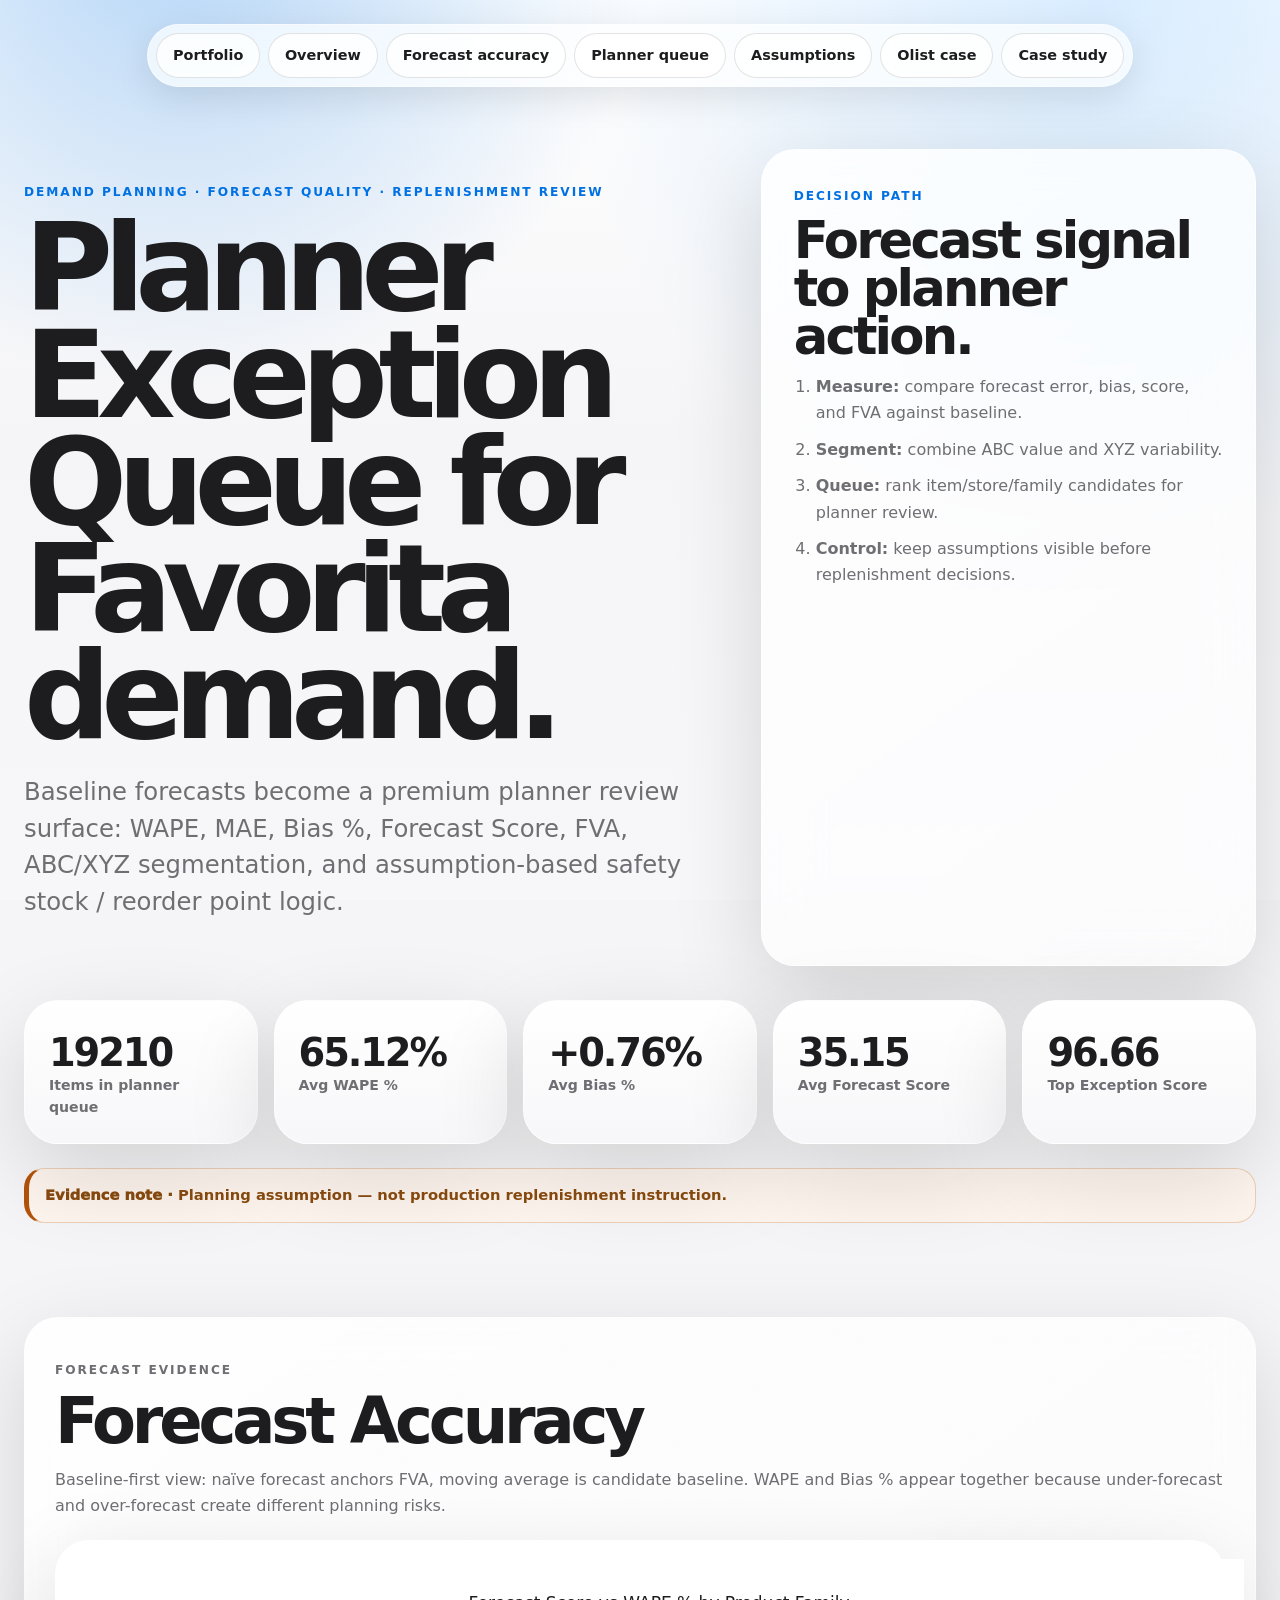
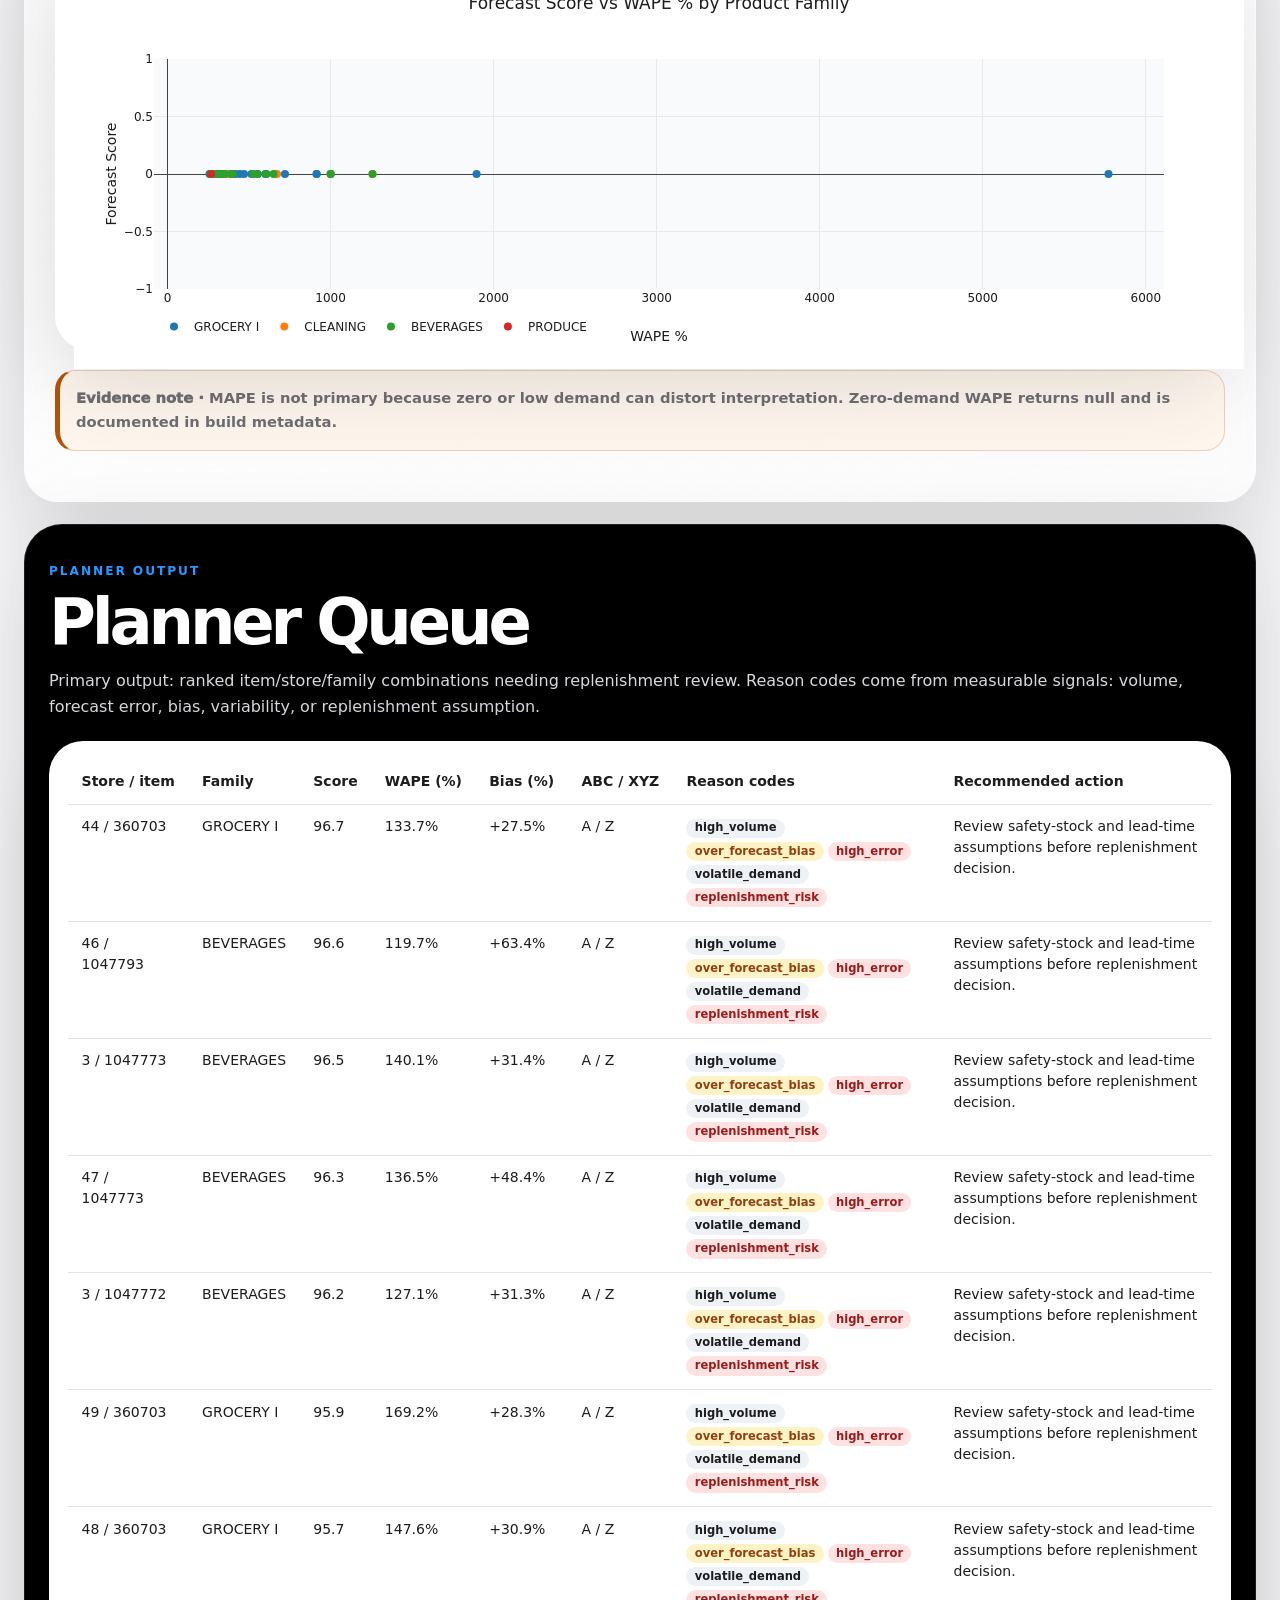
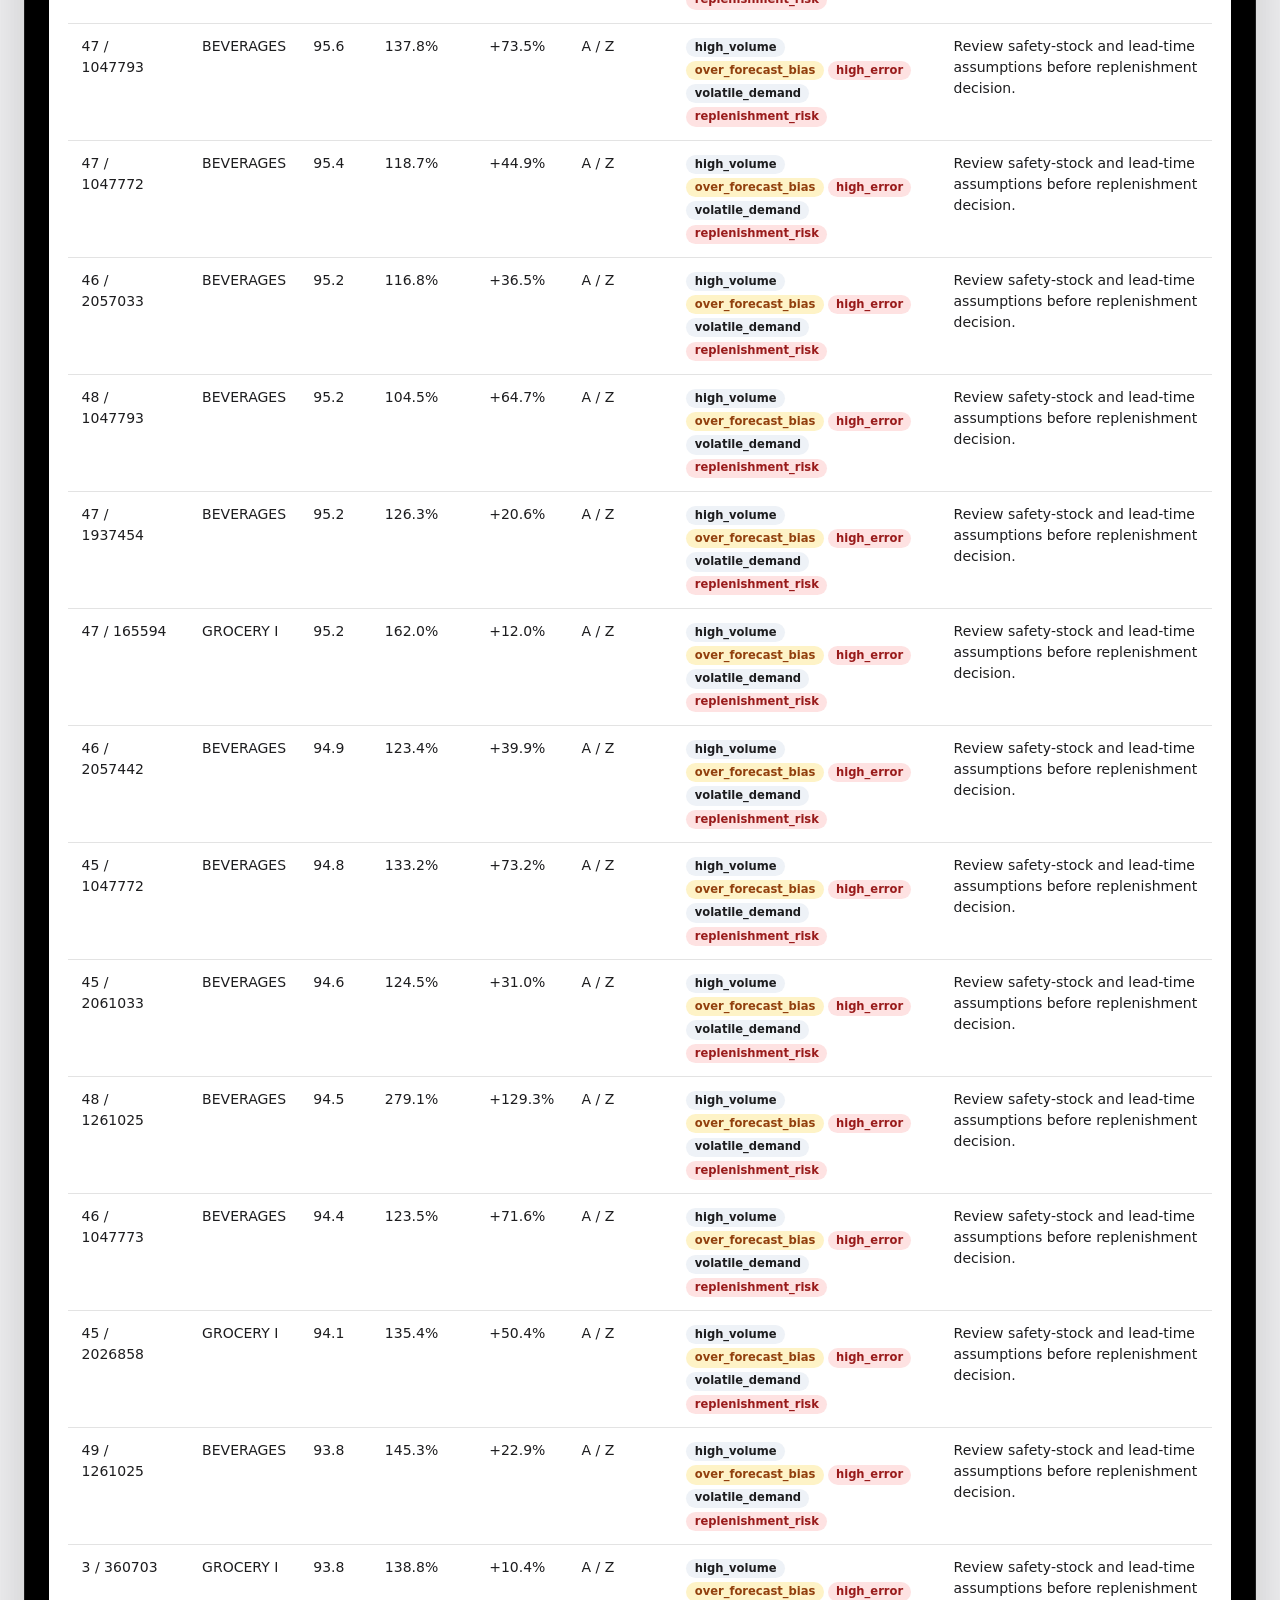
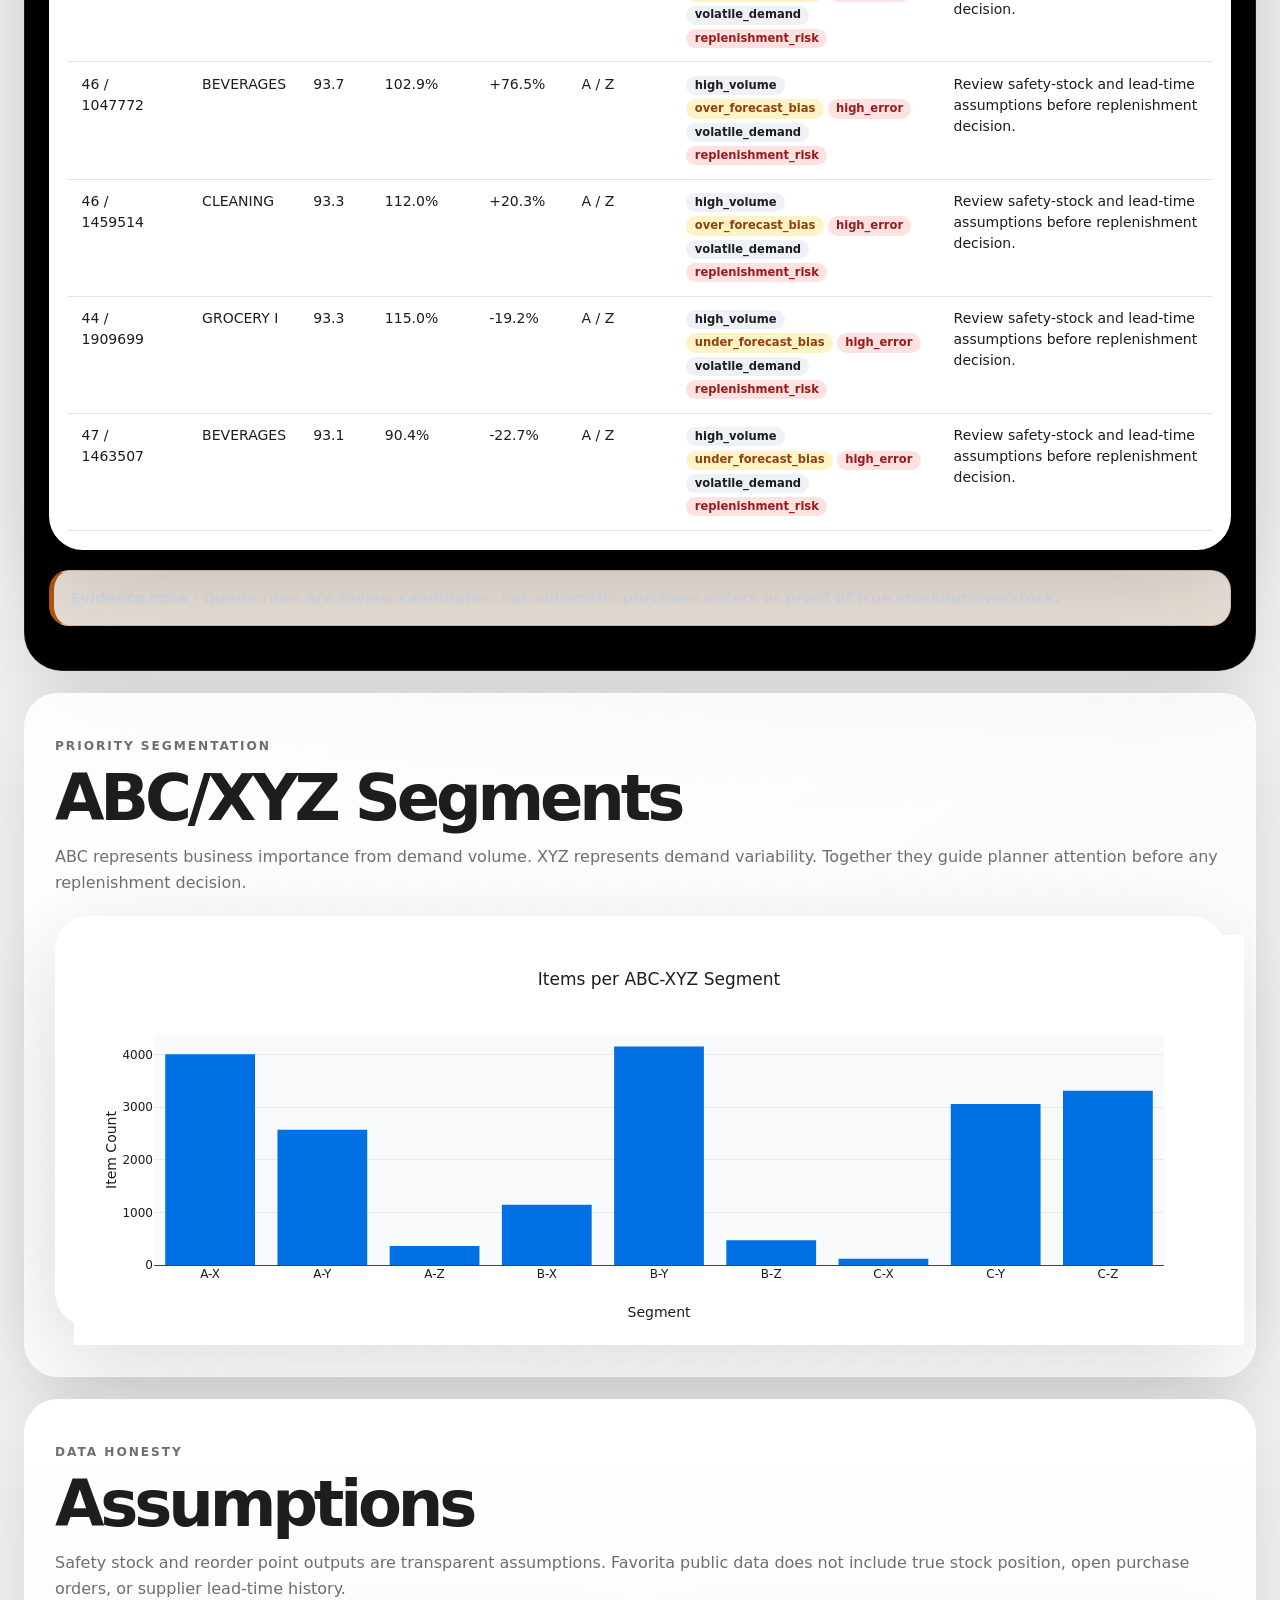
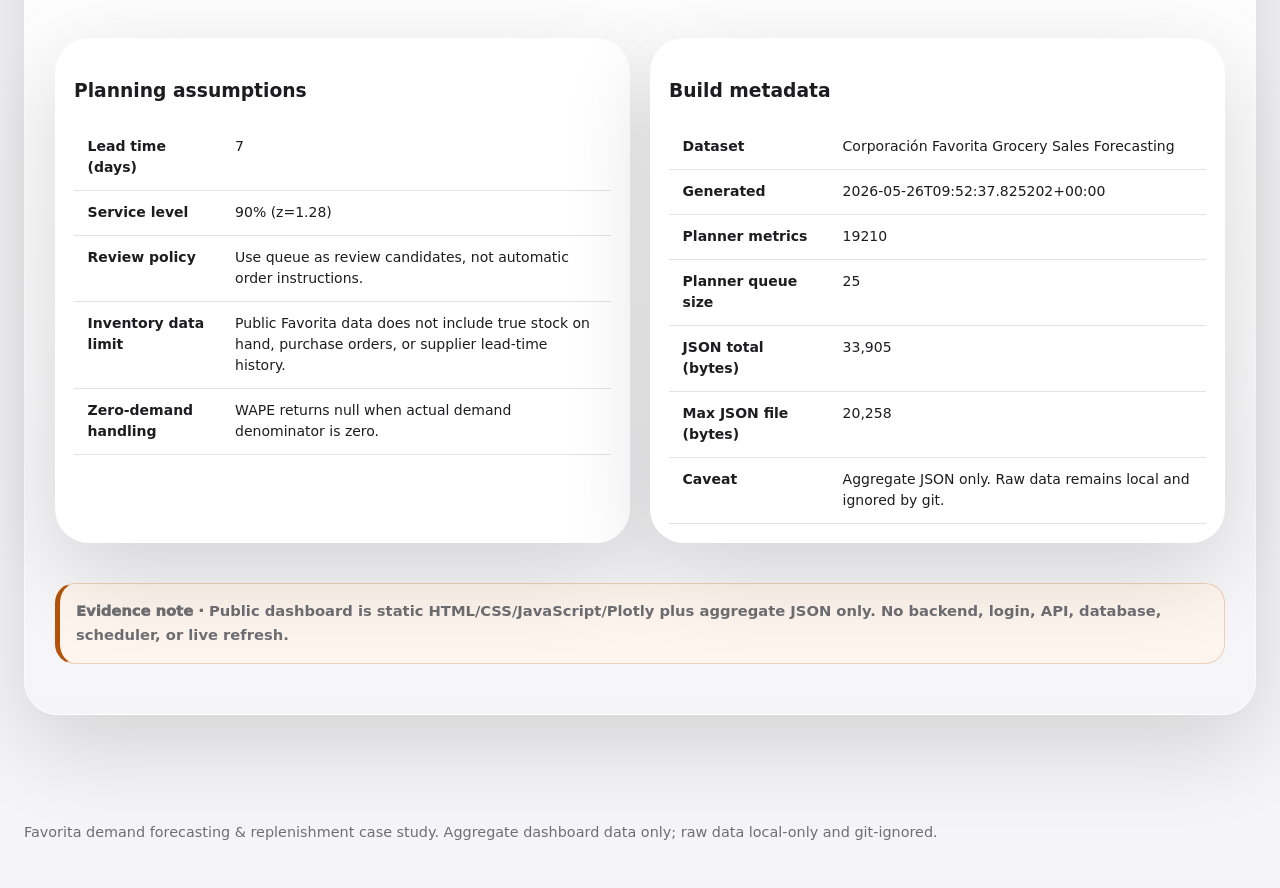
==== commit 14b69a76: "feat: redesign analytics portfolio system" ====
--- a/docs/demand-forecasting-replenishment/index.html
+++ b/docs/demand-forecasting-replenishment/index.html
@@ -14,10 +14,11 @@
   <nav class="top-nav" aria-label="Dashboard navigation">
     <a href="../">Portfolio</a>
     <a href="#overview">Overview</a>
-    <a href="#forecast-accuracy">Forecast Accuracy</a>
-    <a href="#planner-queue">Planner Queue</a>
+    <a href="#forecast-accuracy">Forecast accuracy</a>
+    <a href="#planner-queue">Planner queue</a>
     <a href="#assumptions">Assumptions</a>
-    <a href="https://github.com/im-khang/ai-business-data-analysis-portfolio/tree/master/case-studies/demand-forecasting-replenishment">Case study</a>
+    <a href="../inventory-stockout-overstock-analysis/">Olist case</a>
+    <a href="https://github.com/im-khang/ai-business-data-analysis-portfolio/tree/master/case-studies/demand-forecasting-replenishment" target="_blank" rel="noopener noreferrer">Case study</a>
   </nav>
 
   <header class="hero" id="overview">
@@ -44,7 +45,7 @@
       <article class="kpi-card"><strong>Pending</strong><span>Avg Bias %</span></article>
       <article class="kpi-card"><strong>Pending</strong><span>Avg Forecast Score</span></article>
     </div>
-    <p class="caveat" id="kpi-caveat">Planning assumption — not production-order recommendation. Raw Favorita data stays local; dashboard uses aggregate JSON only.</p>
+    <p class="caveat" id="kpi-caveat">Planning assumption — not production replenishment instruction. Raw Favorita data stays local; dashboard uses aggregate JSON only.</p>
   </header>
 
   <main id="main">
--- a/docs/demand-forecasting-replenishment/assets/css/styles.css
+++ b/docs/demand-forecasting-replenishment/assets/css/styles.css
@@ -1,2 +1,3 @@
 *,*::before,*::after{box-sizing:border-box}:root{color-scheme:light;--black:#000;--ink:#1d1d1f;--muted:#6e6e73;--bg:#f5f5f7;--paper:#fff;--blue:#0071e3;--blue2:#2997ff;--line:rgba(29,29,31,.12);--glass:rgba(255,255,255,.74);--dark:#08080a;--graphite:#1f2024;--good:#0f766e;--warn:#b45309;--bad:#c2410c;--caveat:#fff7ed;--shadow:0 30px 90px rgba(0,0,0,.14);--soft:0 18px 50px rgba(0,0,0,.10);--radius:34px;--gap:1.25rem;--font-mono:'SF Mono','Fira Code',ui-monospace,monospace}html{scroll-behavior:smooth}body{margin:0;font:400 1rem/1.6 -apple-system,BlinkMacSystemFont,'SF Pro Text',Inter,ui-sans-serif,system-ui,'Segoe UI',sans-serif;color:var(--ink);background:var(--bg)}body:before{content:"";position:fixed;inset:0;z-index:-1;background:radial-gradient(circle at 14% -10%,rgba(0,113,227,.30),transparent 30rem),radial-gradient(circle at 86% 0,rgba(41,151,255,.18),transparent 34rem),linear-gradient(180deg,#fff 0,#f5f5f7 48%,#f7f7fa 100%)}a{color:var(--blue);text-decoration:none}a:hover{text-decoration:underline}.skip-link{position:absolute;top:-100%;left:0;z-index:30;padding:.75rem 1rem;background:#fff;border:1px solid var(--line);border-radius:0 0 14px 0}.skip-link:focus{top:0}.top-nav,.site-nav{position:sticky;top:16px;z-index:20;display:flex;flex-wrap:wrap;gap:8px;justify-content:flex-end;max-width:1320px;width:max-content;margin:24px auto 0;padding:8px;border:1px solid rgba(255,255,255,.48);border-radius:999px;background:rgba(255,255,255,.72);-webkit-backdrop-filter:blur(26px) saturate(160%);backdrop-filter:blur(26px) saturate(160%);box-shadow:0 10px 36px rgba(0,0,0,.10);overflow-x:auto}.site-nav{margin-bottom:74px}.top-nav a,.site-nav a{white-space:nowrap;display:inline-flex;align-items:center;min-height:42px;padding:10px 16px;border:1px solid var(--line);border-radius:999px;background:rgba(255,255,255,.78);color:var(--ink);font-size:.9rem;font-weight:850;text-decoration:none}.top-nav a:hover,.site-nav a:hover{background:#fff;text-decoration:none;box-shadow:var(--soft)}.hero{max-width:1320px;margin:0 auto;padding:62px 24px 34px}.site-nav+.hero-grid,.hero-grid{display:grid;grid-template-columns:minmax(0,1.18fr) minmax(330px,.82fr);gap:24px;align-items:stretch}.hero-copy{padding:22px 0}.eyebrow,.section-kicker{color:var(--blue);font-weight:900;text-transform:uppercase;letter-spacing:.16em;font-size:.76rem}.hero h1{margin:12px 0 20px;max-width:1100px;font-size:clamp(4rem,9.5vw,8.4rem);line-height:.88;letter-spacing:-.08em}.lede,.lead{font-size:clamp(1.18rem,2vw,1.52rem);max-width:900px;color:var(--muted);line-height:1.5}.hero-card,.section,.chart-panel,.kpi-card,.card,.panel{border:1px solid rgba(255,255,255,.62);border-radius:var(--radius);background:linear-gradient(145deg,rgba(255,255,255,.86),rgba(255,255,255,.60));box-shadow:var(--shadow);backdrop-filter:blur(28px) saturate(150%)}.hero-card{position:relative;overflow:hidden;padding:32px}.hero-card:before{content:"";position:absolute;inset:-42% -35% auto auto;width:20rem;height:20rem;border-radius:50%;background:radial-gradient(circle,rgba(0,113,227,.28),transparent 68%)}.hero-card h2{position:relative;margin:8px 0 14px;font-size:clamp(2rem,4vw,4.1rem);letter-spacing:-.055em;line-height:.94}.hero-card ol{position:relative;margin:0;padding-left:22px;color:var(--muted);line-height:1.65}.hero-card li{margin:10px 0}.chip-row{display:flex;gap:10px;flex-wrap:wrap;margin:26px 0}.chip{display:inline-flex;align-items:center;border:1px solid rgba(0,113,227,.22);border-radius:999px;background:rgba(0,113,227,.08);color:#075da8;padding:9px 13px;font-size:.9rem;font-weight:900}.chip.small{padding:6px 10px;font-size:.82rem}.limitation,.caveat{border:1px solid rgba(180,83,9,.24);border-left:5px solid var(--warn);border-radius:20px;background:rgba(255,247,237,.9);color:#8a4b0f;font-weight:750;line-height:1.55}.limitation{margin:30px 0 0;padding:17px 19px}.caveat{padding:.95rem 1rem;margin:var(--gap) 0;font-size:.92rem}.caveat::before{content:'Evidence note · ';font-weight:950}main{max-width:1320px;margin:0 auto;padding:18px 24px 70px}.cards,.kpi-grid{display:grid;grid-template-columns:repeat(auto-fit,minmax(190px,1fr));gap:16px;margin:34px 0 24px}.card,.kpi-card{padding:24px;background:linear-gradient(180deg,#fff,#f7f7f9)}.card span,.kpi-card span{display:block;color:var(--muted);font-size:.88rem;font-weight:850}.card strong,.kpi-card strong{display:block;font-size:clamp(1.8rem,3vw,2.55rem);margin-top:8px;line-height:1.05;letter-spacing:-.055em}.card em{display:block;margin-top:8px;color:#075da8;font-style:normal;font-size:.88rem;font-weight:900}.grid{display:grid;grid-template-columns:repeat(2,minmax(0,1fr));gap:22px}.panel,.section{padding:30px;min-width:0;margin-bottom:22px}.section{max-width:1320px;margin:22px auto}.panel h2,.section-heading h2{margin:4px 0 14px;font-size:clamp(2.2rem,5vw,5.2rem);line-height:.92;letter-spacing:-.065em}.wide{grid-column:1/-1}.chart,.chart-panel{width:100%;min-height:410px}.chart-panel{padding:18px;margin:var(--gap) 0;background:#fff;overflow:visible}.table-panel{overflow-x:auto}.decision-panel{display:grid;grid-template-columns:minmax(0,.78fr) minmax(0,1.22fr);gap:24px;background:radial-gradient(circle at 80% 0,rgba(0,113,227,.30),transparent 30rem),linear-gradient(145deg,#1c1d22,#030304);border-color:rgba(255,255,255,.12);color:#fff}.decision-panel .section-kicker{color:var(--blue2)}.decision-panel p,.decision-panel h2{color:#fff}.decision-panel p,.panel p,.section p{color:var(--muted);line-height:1.65}.decision-panel p{color:#d8d8df}.priority-grid{display:grid;grid-template-columns:repeat(2,minmax(0,1fr));gap:14px}.priority-grid article,.triage-card{padding:18px;border:1px solid rgba(255,255,255,.12);border-radius:24px;background:rgba(255,255,255,.08);color:#fff}.priority-grid span{display:inline-grid;place-items:center;width:34px;height:34px;border-radius:50%;background:linear-gradient(180deg,var(--blue),#0057b7);color:#fff;font-weight:950}.priority-grid h3{margin:12px 0 6px}.priority-grid p{margin:0}.so-what{padding:14px 16px;border:1px solid rgba(0,113,227,.16);border-radius:18px;background:rgba(0,113,227,.06)}.panel-title-row{display:flex;align-items:center;justify-content:space-between;gap:12px}.triage-rationale{margin-top:22px;padding:24px;border-radius:30px;background:linear-gradient(145deg,#fff,#f3f7ff);border:1px solid var(--line)}.triage-grid{display:grid;grid-template-columns:repeat(3,minmax(0,1fr));gap:14px}.triage-card{border-color:var(--line);background:#fff;color:var(--ink);box-shadow:none}.proof-links{display:grid;gap:9px}.proof-links a{font-weight:850}.notes ul{color:var(--muted);line-height:1.75}table{width:100%;border-collapse:separate;border-spacing:0;font:.875rem/1.5 system-ui,-apple-system,sans-serif}table th,table td{padding:.72rem .85rem;text-align:left;border-bottom:1px solid var(--line);vertical-align:top}table th{font-size:14px;font-weight:900;white-space:nowrap;color:var(--ink);background:#fff;position:sticky;top:0}.queue-table tbody tr:hover{background:rgba(0,113,227,.06)}.reason-chip{display:inline-block;font-size:.72rem;line-height:1;padding:.24rem .52rem;border-radius:999px;background:#eef2f7;color:var(--ink);margin:.12rem .25rem .12rem 0;white-space:nowrap;font-weight:900}.reason-chip.risk{background:#fee2e2;color:#991b1b}.reason-chip.bias{background:#fef3c7;color:#92400e}.reason-chip.volume{background:#dcfce7;color:#166534}.assumption-grid{display:grid;grid-template-columns:repeat(2,minmax(0,1fr));gap:var(--gap)}.footer{max-width:1320px;margin:0 auto 44px;padding:0 24px;color:var(--muted);font-size:.9rem}.error{max-width:1320px;margin:20px auto;padding:18px;border-radius:20px;background:#fee2e2;color:#991b1b}.empty-state{display:grid;place-items:center;min-height:220px;color:var(--muted);font-weight:850;text-align:center}:focus-visible{outline:3px solid rgba(0,113,227,.46);outline-offset:3px}@media(max-width:980px){.top-nav,.site-nav{position:static;justify-content:flex-start;margin-left:24px;margin-right:24px;border-radius:28px;width:auto}.hero-grid,.grid,.decision-panel,.assumption-grid,.triage-grid{grid-template-columns:1fr}.hero{padding-top:42px}.chart,.chart-panel{min-height:340px}}@media(max-width:620px){.hero,main,.footer{padding-left:16px;padding-right:16px}.top-nav,.site-nav{margin-left:16px;margin-right:16px}.hero h1{font-size:clamp(3.1rem,17vw,5rem)}.section,.panel,.hero-card,.chart-panel{border-radius:26px;padding:22px}.priority-grid{grid-template-columns:1fr}.panel-title-row{align-items:flex-start;flex-direction:column}}
 .dark-chapter{background:radial-gradient(circle at 85% 0,rgba(0,113,227,.30),transparent 32rem),linear-gradient(145deg,#17181d,#030304);border-color:rgba(255,255,255,.12);color:#fff}.dark-chapter .section-kicker{color:var(--blue2)}.dark-chapter h2{color:#fff}.dark-chapter p{color:#d8d8df}.dark-chapter .chart-panel{background:#fff;color:var(--ink);border-color:rgba(255,255,255,.14)}.light-chapter{background:linear-gradient(180deg,#fff,#f5f5f7)}
+.dark-chapter{background:#000;border-radius:38px;padding:24px;color:#fff}.dark-chapter>.panel{background:linear-gradient(145deg,#18191e,#050506);border-color:rgba(255,255,255,.12);color:#fff}.dark-chapter .panel h2{color:#fff}.dark-chapter .section-kicker{color:var(--blue2)}.dark-chapter p{color:#d8d8df}.dark-chapter .chart{background:#fff;border-radius:24px}.dark-chapter .chart-panel{background:#fff;color:var(--ink);border-color:rgba(255,255,255,.14)}.light-chapter{background:linear-gradient(180deg,#fff,#f5f5f7)}.hero-case{background:radial-gradient(circle at 80% 0,rgba(0,113,227,.42),transparent 34rem),linear-gradient(145deg,#202126,#020203)}
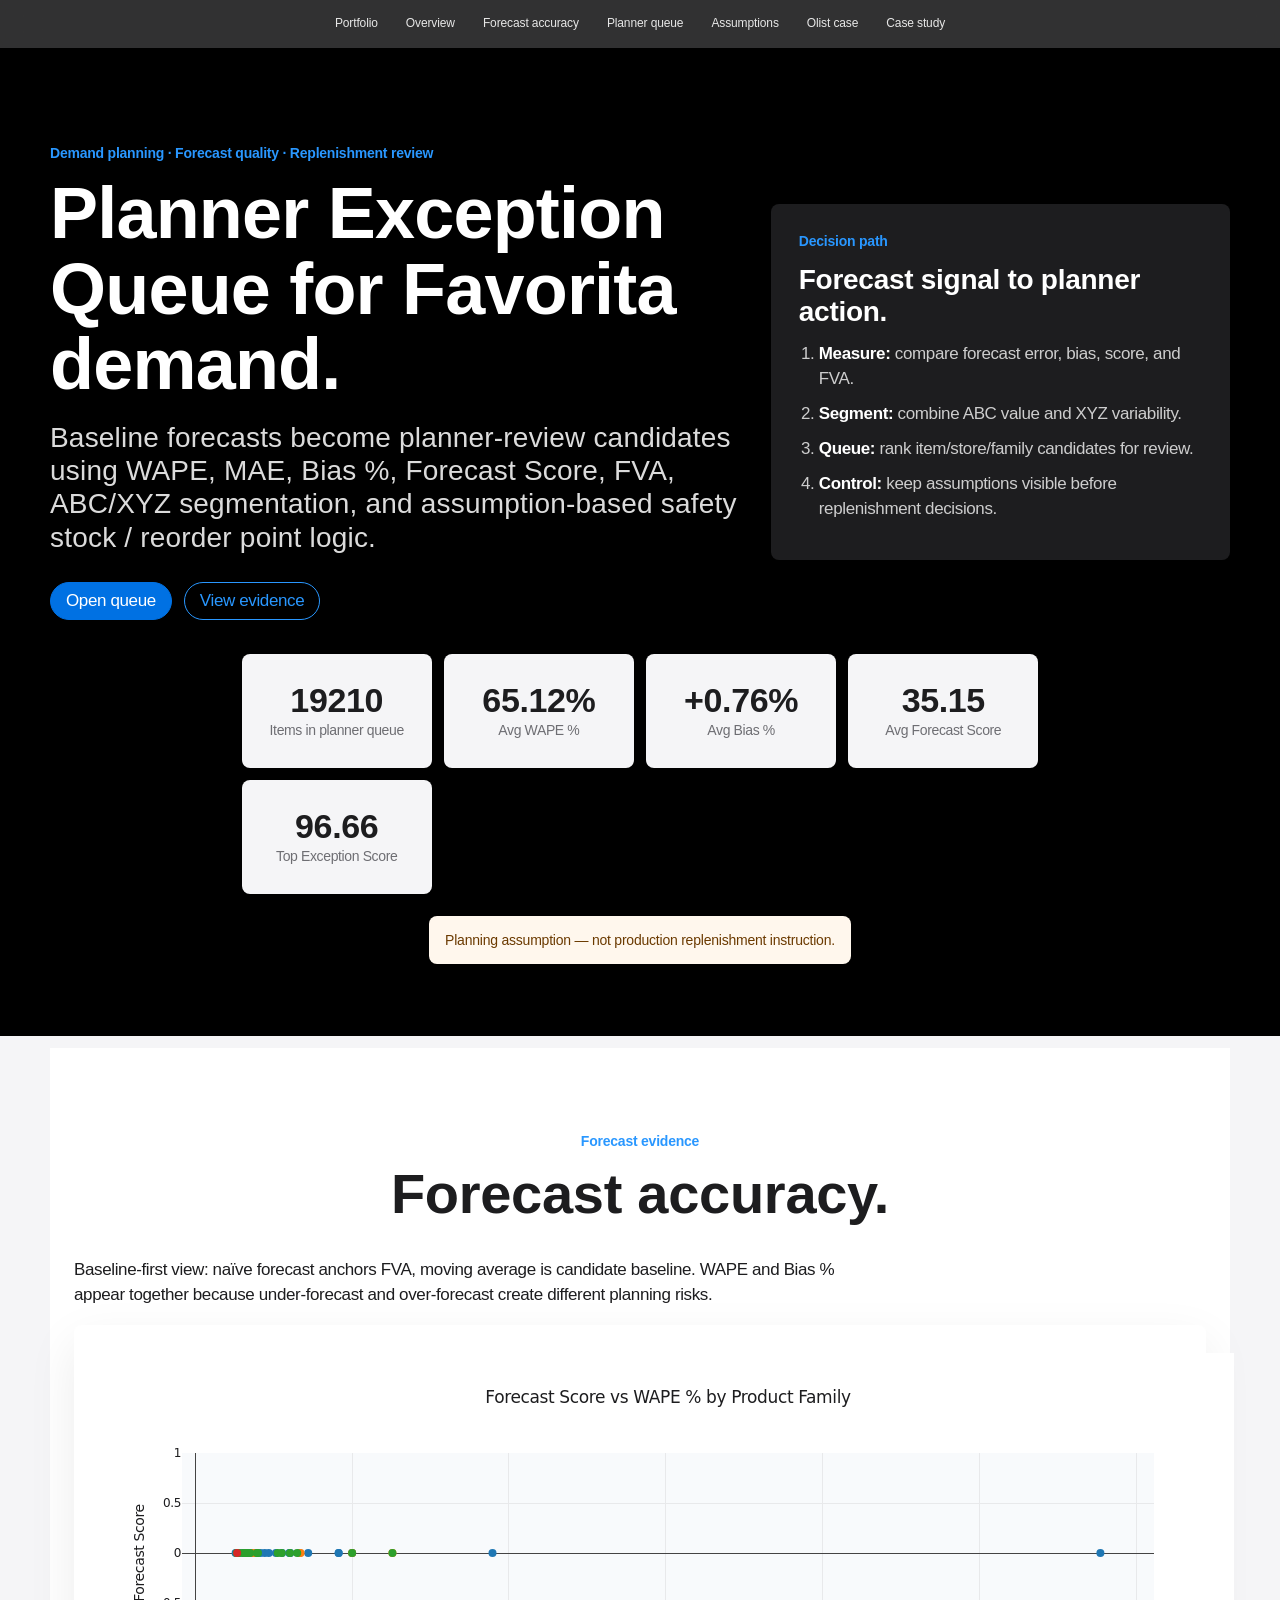
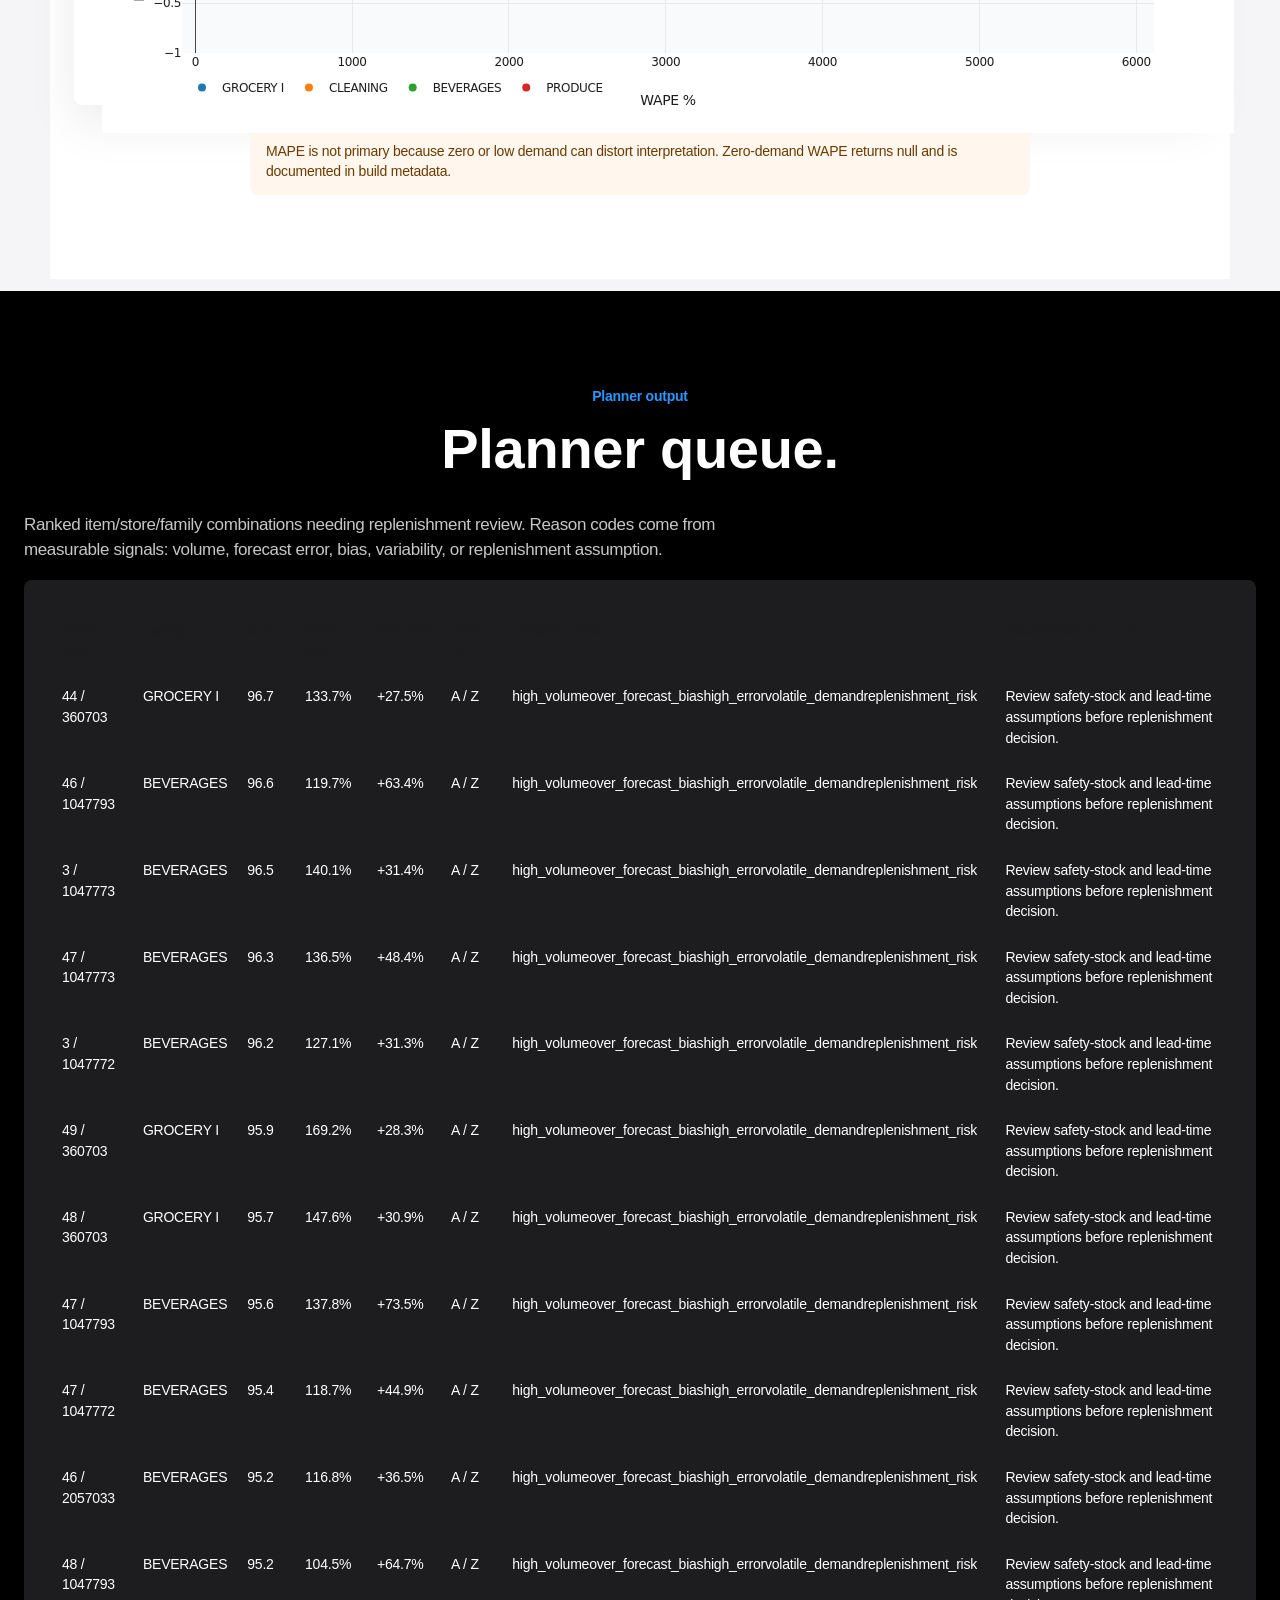
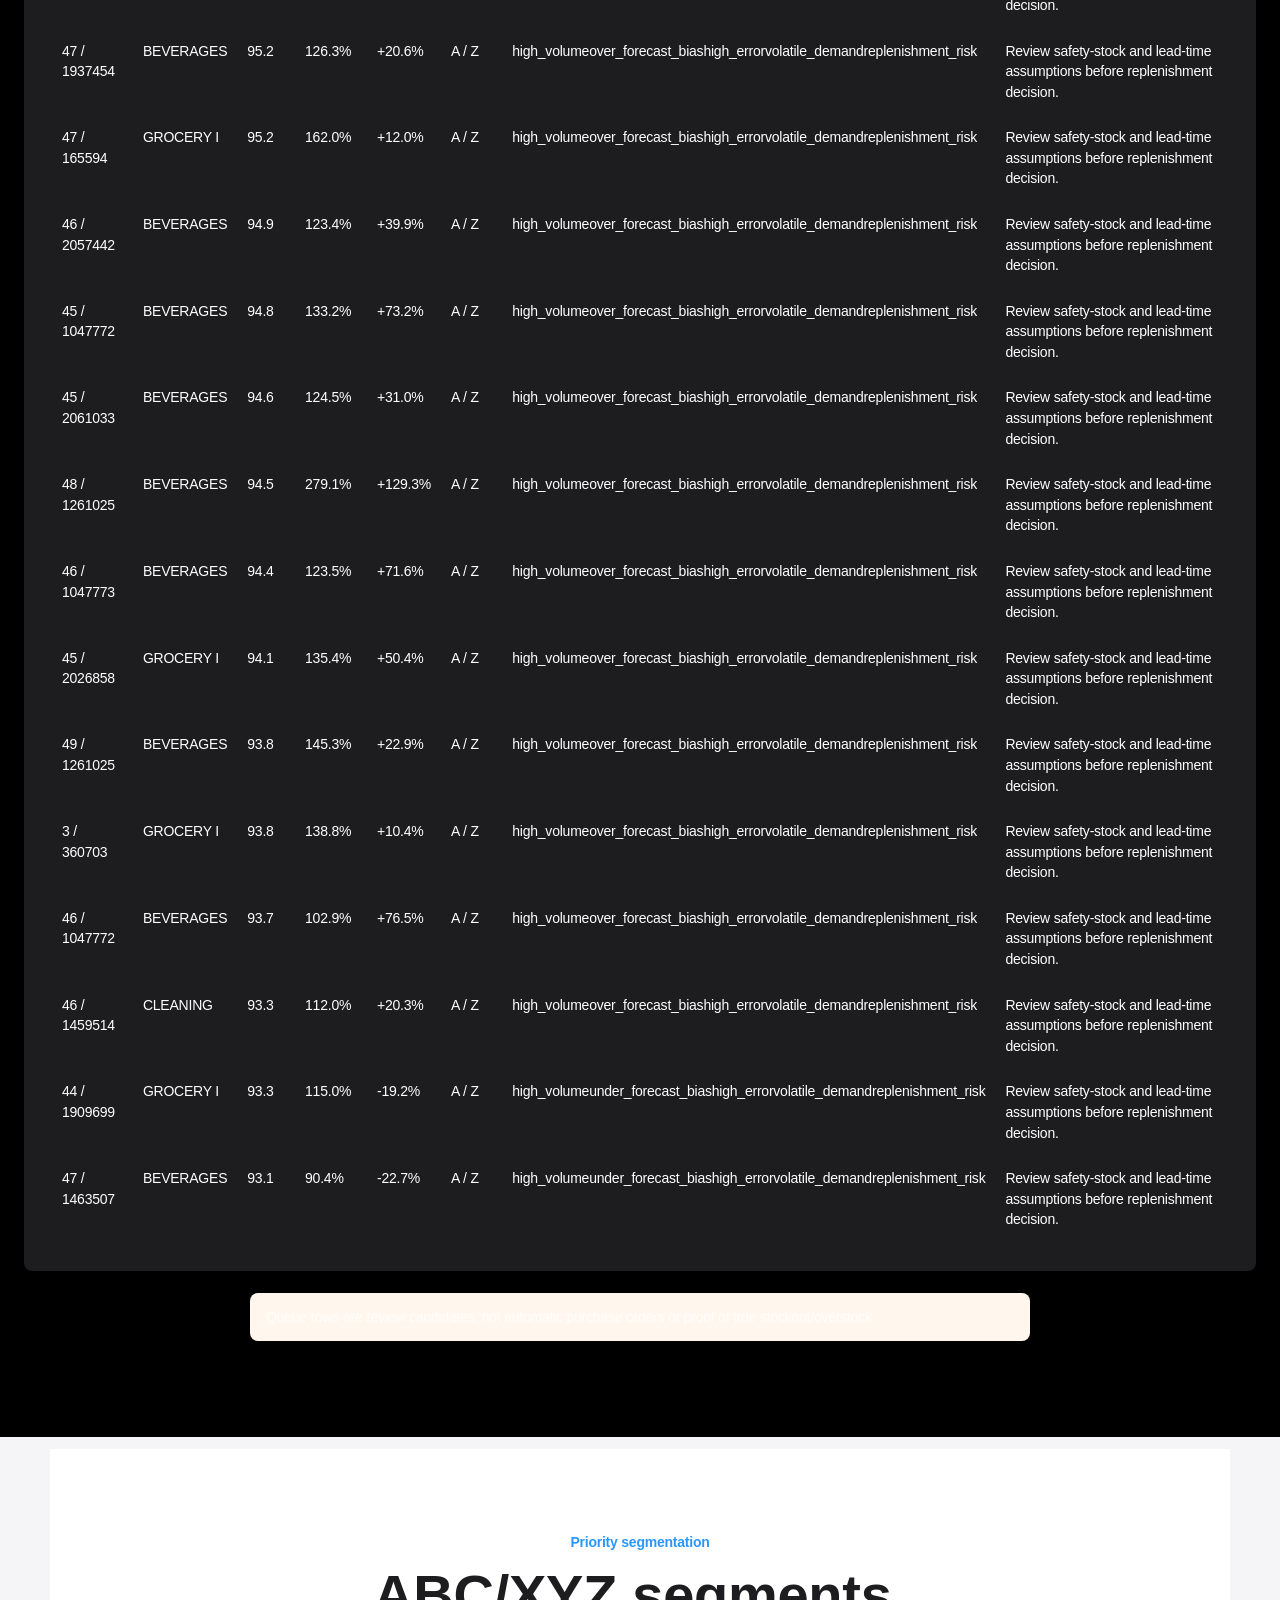
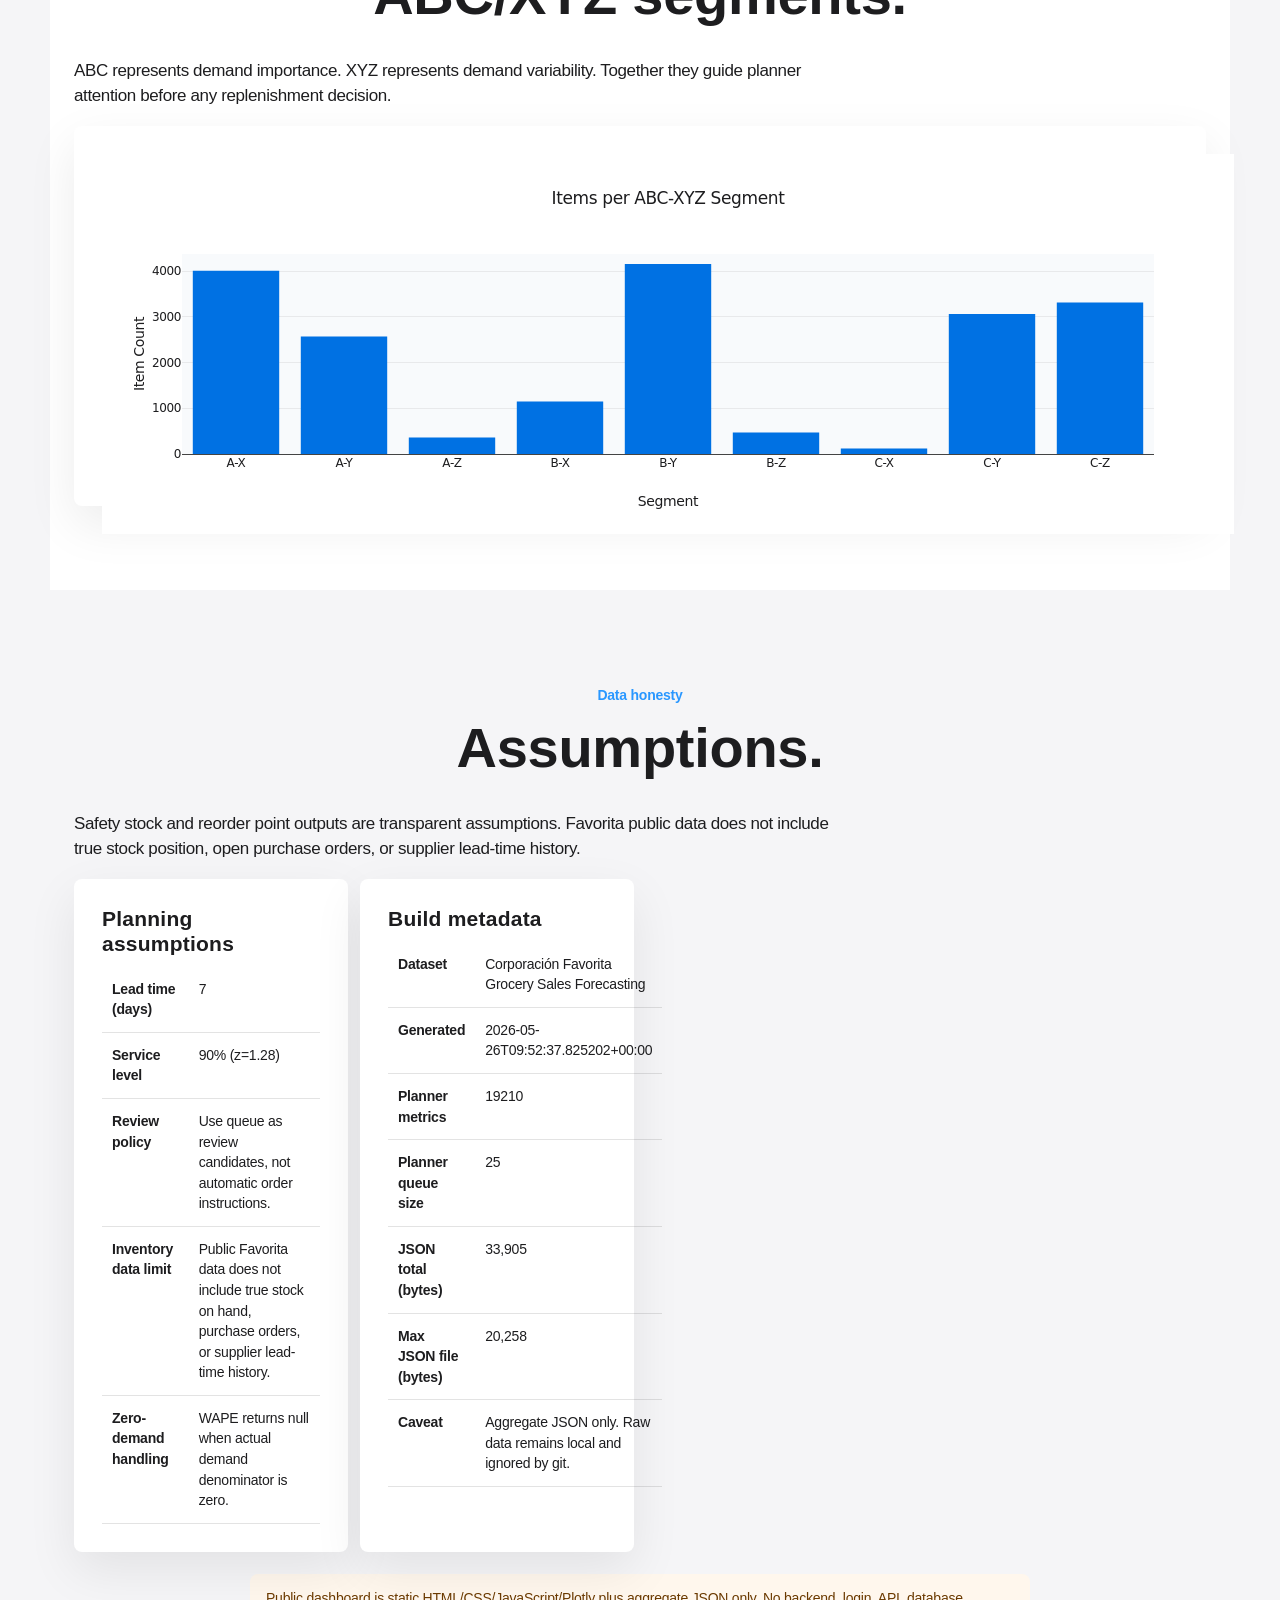
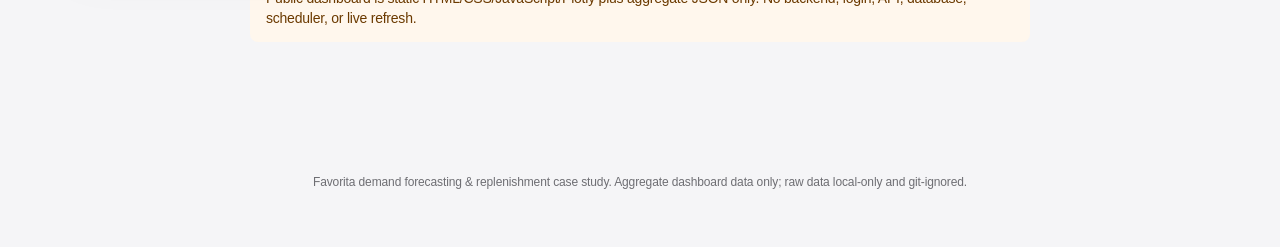
==== commit 2c100dba: "style: unify portfolio pages with Apple-inspired template" ====
--- a/docs/demand-forecasting-replenishment/index.html
+++ b/docs/demand-forecasting-replenishment/index.html
@@ -26,15 +26,16 @@
       <div class="hero-copy">
         <p class="eyebrow">Demand planning · Forecast quality · Replenishment review</p>
         <h1>Planner Exception Queue for Favorita demand.</h1>
-        <p class="lead">Baseline forecasts become a premium planner review surface: WAPE, MAE, Bias %, Forecast Score, FVA, ABC/XYZ segmentation, and assumption-based safety stock / reorder point logic.</p>
+        <p class="lead">Baseline forecasts become planner-review candidates using WAPE, MAE, Bias %, Forecast Score, FVA, ABC/XYZ segmentation, and assumption-based safety stock / reorder point logic.</p>
+        <div class="actions"><a class="button primary" href="#planner-queue">Open queue</a><a class="button" href="#forecast-accuracy">View evidence</a></div>
       </div>
       <aside class="hero-card" aria-label="Planner decision story">
-        <span class="section-kicker">Decision path</span>
+        <p class="section-kicker">Decision path</p>
         <h2>Forecast signal to planner action.</h2>
         <ol>
-          <li><strong>Measure:</strong> compare forecast error, bias, score, and FVA against baseline.</li>
+          <li><strong>Measure:</strong> compare forecast error, bias, score, and FVA.</li>
           <li><strong>Segment:</strong> combine ABC value and XYZ variability.</li>
-          <li><strong>Queue:</strong> rank item/store/family candidates for planner review.</li>
+          <li><strong>Queue:</strong> rank item/store/family candidates for review.</li>
           <li><strong>Control:</strong> keep assumptions visible before replenishment decisions.</li>
         </ol>
       </aside>
@@ -50,35 +51,18 @@
 
   <main id="main">
     <section class="section" id="forecast-accuracy">
-      <div class="section-heading">
-        <p class="section-kicker">Forecast evidence</p>
-        <h2>Forecast Accuracy</h2>
-      </div>
+      <div class="section-heading"><p class="section-kicker">Forecast evidence</p><h2>Forecast accuracy.</h2></div>
       <p>Baseline-first view: naïve forecast anchors FVA, moving average is candidate baseline. WAPE and Bias % appear together because under-forecast and over-forecast create different planning risks.</p>
       <div class="chart-panel" id="accuracy-chart" role="img" aria-label="Forecast score versus WAPE chart"></div>
       <p class="caveat">MAPE is not primary because zero or low demand can distort interpretation. Zero-demand WAPE returns null and is documented in build metadata.</p>
     </section>
 
     <section class="section dark-chapter" id="planner-queue">
-      <div class="section-heading">
-        <p class="section-kicker">Planner output</p>
-        <h2>Planner Queue</h2>
-      </div>
-      <p>Primary output: ranked item/store/family combinations needing replenishment review. Reason codes come from measurable signals: volume, forecast error, bias, variability, or replenishment assumption.</p>
+      <div class="section-heading"><p class="section-kicker">Planner output</p><h2>Planner queue.</h2></div>
+      <p>Ranked item/store/family combinations needing replenishment review. Reason codes come from measurable signals: volume, forecast error, bias, variability, or replenishment assumption.</p>
       <div class="chart-panel table-panel">
         <table class="queue-table" id="queue-table">
-          <thead>
-            <tr>
-              <th scope="col">Store / item</th>
-              <th scope="col">Family</th>
-              <th scope="col">Score</th>
-              <th scope="col">WAPE (%)</th>
-              <th scope="col">Bias (%)</th>
-              <th scope="col">ABC / XYZ</th>
-              <th scope="col">Reason codes</th>
-              <th scope="col">Recommended action</th>
-            </tr>
-          </thead>
+          <thead><tr><th scope="col">Store / item</th><th scope="col">Family</th><th scope="col">Score</th><th scope="col">WAPE (%)</th><th scope="col">Bias (%)</th><th scope="col">ABC / XYZ</th><th scope="col">Reason codes</th><th scope="col">Recommended action</th></tr></thead>
           <tbody></tbody>
         </table>
       </div>
@@ -86,44 +70,21 @@
     </section>
 
     <section class="section" id="segments">
-      <div class="section-heading">
-        <p class="section-kicker">Priority segmentation</p>
-        <h2>ABC/XYZ Segments</h2>
-      </div>
-      <p>ABC represents business importance from demand volume. XYZ represents demand variability. Together they guide planner attention before any replenishment decision.</p>
+      <div class="section-heading"><p class="section-kicker">Priority segmentation</p><h2>ABC/XYZ segments.</h2></div>
+      <p>ABC represents demand importance. XYZ represents demand variability. Together they guide planner attention before any replenishment decision.</p>
       <div class="chart-panel" id="segments-chart" role="img" aria-label="ABC XYZ segment count chart"></div>
     </section>
 
     <section class="section light-chapter" id="assumptions">
-      <div class="section-heading">
-        <p class="section-kicker">Data honesty</p>
-        <h2>Assumptions</h2>
-      </div>
+      <div class="section-heading"><p class="section-kicker">Data honesty</p><h2>Assumptions.</h2></div>
       <p>Safety stock and reorder point outputs are transparent assumptions. Favorita public data does not include true stock position, open purchase orders, or supplier lead-time history.</p>
       <div class="assumption-grid">
-        <div class="chart-panel">
-          <h3>Planning assumptions</h3>
-          <table>
-            <tbody id="assumptions-content">
-              <tr><td><strong>Status</strong></td><td>Waiting for aggregate JSON export.</td></tr>
-            </tbody>
-          </table>
-        </div>
-        <div class="chart-panel">
-          <h3>Build metadata</h3>
-          <table>
-            <tbody id="metadata-content">
-              <tr><td><strong>Status</strong></td><td>Waiting for build metadata.</td></tr>
-            </tbody>
-          </table>
-        </div>
+        <div class="chart-panel"><h3>Planning assumptions</h3><table><tbody id="assumptions-content"><tr><td><strong>Status</strong></td><td>Waiting for aggregate JSON export.</td></tr></tbody></table></div>
+        <div class="chart-panel"><h3>Build metadata</h3><table><tbody id="metadata-content"><tr><td><strong>Status</strong></td><td>Waiting for build metadata.</td></tr></tbody></table></div>
       </div>
       <p class="caveat">Public dashboard is static HTML/CSS/JavaScript/Plotly plus aggregate JSON only. No backend, login, API, database, scheduler, or live refresh.</p>
     </section>
   </main>
-
-  <footer class="footer">
-    <p>Favorita demand forecasting & replenishment case study. Aggregate dashboard data only; raw data local-only and git-ignored.</p>
-  </footer>
+  <footer class="footer"><p>Favorita demand forecasting & replenishment case study. Aggregate dashboard data only; raw data local-only and git-ignored.</p></footer>
 </body>
 </html>
--- a/docs/demand-forecasting-replenishment/assets/css/styles.css
+++ b/docs/demand-forecasting-replenishment/assets/css/styles.css
@@ -1,3 +1 @@
-*,*::before,*::after{box-sizing:border-box}:root{color-scheme:light;--black:#000;--ink:#1d1d1f;--muted:#6e6e73;--bg:#f5f5f7;--paper:#fff;--blue:#0071e3;--blue2:#2997ff;--line:rgba(29,29,31,.12);--glass:rgba(255,255,255,.74);--dark:#08080a;--graphite:#1f2024;--good:#0f766e;--warn:#b45309;--bad:#c2410c;--caveat:#fff7ed;--shadow:0 30px 90px rgba(0,0,0,.14);--soft:0 18px 50px rgba(0,0,0,.10);--radius:34px;--gap:1.25rem;--font-mono:'SF Mono','Fira Code',ui-monospace,monospace}html{scroll-behavior:smooth}body{margin:0;font:400 1rem/1.6 -apple-system,BlinkMacSystemFont,'SF Pro Text',Inter,ui-sans-serif,system-ui,'Segoe UI',sans-serif;color:var(--ink);background:var(--bg)}body:before{content:"";position:fixed;inset:0;z-index:-1;background:radial-gradient(circle at 14% -10%,rgba(0,113,227,.30),transparent 30rem),radial-gradient(circle at 86% 0,rgba(41,151,255,.18),transparent 34rem),linear-gradient(180deg,#fff 0,#f5f5f7 48%,#f7f7fa 100%)}a{color:var(--blue);text-decoration:none}a:hover{text-decoration:underline}.skip-link{position:absolute;top:-100%;left:0;z-index:30;padding:.75rem 1rem;background:#fff;border:1px solid var(--line);border-radius:0 0 14px 0}.skip-link:focus{top:0}.top-nav,.site-nav{position:sticky;top:16px;z-index:20;display:flex;flex-wrap:wrap;gap:8px;justify-content:flex-end;max-width:1320px;width:max-content;margin:24px auto 0;padding:8px;border:1px solid rgba(255,255,255,.48);border-radius:999px;background:rgba(255,255,255,.72);-webkit-backdrop-filter:blur(26px) saturate(160%);backdrop-filter:blur(26px) saturate(160%);box-shadow:0 10px 36px rgba(0,0,0,.10);overflow-x:auto}.site-nav{margin-bottom:74px}.top-nav a,.site-nav a{white-space:nowrap;display:inline-flex;align-items:center;min-height:42px;padding:10px 16px;border:1px solid var(--line);border-radius:999px;background:rgba(255,255,255,.78);color:var(--ink);font-size:.9rem;font-weight:850;text-decoration:none}.top-nav a:hover,.site-nav a:hover{background:#fff;text-decoration:none;box-shadow:var(--soft)}.hero{max-width:1320px;margin:0 auto;padding:62px 24px 34px}.site-nav+.hero-grid,.hero-grid{display:grid;grid-template-columns:minmax(0,1.18fr) minmax(330px,.82fr);gap:24px;align-items:stretch}.hero-copy{padding:22px 0}.eyebrow,.section-kicker{color:var(--blue);font-weight:900;text-transform:uppercase;letter-spacing:.16em;font-size:.76rem}.hero h1{margin:12px 0 20px;max-width:1100px;font-size:clamp(4rem,9.5vw,8.4rem);line-height:.88;letter-spacing:-.08em}.lede,.lead{font-size:clamp(1.18rem,2vw,1.52rem);max-width:900px;color:var(--muted);line-height:1.5}.hero-card,.section,.chart-panel,.kpi-card,.card,.panel{border:1px solid rgba(255,255,255,.62);border-radius:var(--radius);background:linear-gradient(145deg,rgba(255,255,255,.86),rgba(255,255,255,.60));box-shadow:var(--shadow);backdrop-filter:blur(28px) saturate(150%)}.hero-card{position:relative;overflow:hidden;padding:32px}.hero-card:before{content:"";position:absolute;inset:-42% -35% auto auto;width:20rem;height:20rem;border-radius:50%;background:radial-gradient(circle,rgba(0,113,227,.28),transparent 68%)}.hero-card h2{position:relative;margin:8px 0 14px;font-size:clamp(2rem,4vw,4.1rem);letter-spacing:-.055em;line-height:.94}.hero-card ol{position:relative;margin:0;padding-left:22px;color:var(--muted);line-height:1.65}.hero-card li{margin:10px 0}.chip-row{display:flex;gap:10px;flex-wrap:wrap;margin:26px 0}.chip{display:inline-flex;align-items:center;border:1px solid rgba(0,113,227,.22);border-radius:999px;background:rgba(0,113,227,.08);color:#075da8;padding:9px 13px;font-size:.9rem;font-weight:900}.chip.small{padding:6px 10px;font-size:.82rem}.limitation,.caveat{border:1px solid rgba(180,83,9,.24);border-left:5px solid var(--warn);border-radius:20px;background:rgba(255,247,237,.9);color:#8a4b0f;font-weight:750;line-height:1.55}.limitation{margin:30px 0 0;padding:17px 19px}.caveat{padding:.95rem 1rem;margin:var(--gap) 0;font-size:.92rem}.caveat::before{content:'Evidence note · ';font-weight:950}main{max-width:1320px;margin:0 auto;padding:18px 24px 70px}.cards,.kpi-grid{display:grid;grid-template-columns:repeat(auto-fit,minmax(190px,1fr));gap:16px;margin:34px 0 24px}.card,.kpi-card{padding:24px;background:linear-gradient(180deg,#fff,#f7f7f9)}.card span,.kpi-card span{display:block;color:var(--muted);font-size:.88rem;font-weight:850}.card strong,.kpi-card strong{display:block;font-size:clamp(1.8rem,3vw,2.55rem);margin-top:8px;line-height:1.05;letter-spacing:-.055em}.card em{display:block;margin-top:8px;color:#075da8;font-style:normal;font-size:.88rem;font-weight:900}.grid{display:grid;grid-template-columns:repeat(2,minmax(0,1fr));gap:22px}.panel,.section{padding:30px;min-width:0;margin-bottom:22px}.section{max-width:1320px;margin:22px auto}.panel h2,.section-heading h2{margin:4px 0 14px;font-size:clamp(2.2rem,5vw,5.2rem);line-height:.92;letter-spacing:-.065em}.wide{grid-column:1/-1}.chart,.chart-panel{width:100%;min-height:410px}.chart-panel{padding:18px;margin:var(--gap) 0;background:#fff;overflow:visible}.table-panel{overflow-x:auto}.decision-panel{display:grid;grid-template-columns:minmax(0,.78fr) minmax(0,1.22fr);gap:24px;background:radial-gradient(circle at 80% 0,rgba(0,113,227,.30),transparent 30rem),linear-gradient(145deg,#1c1d22,#030304);border-color:rgba(255,255,255,.12);color:#fff}.decision-panel .section-kicker{color:var(--blue2)}.decision-panel p,.decision-panel h2{color:#fff}.decision-panel p,.panel p,.section p{color:var(--muted);line-height:1.65}.decision-panel p{color:#d8d8df}.priority-grid{display:grid;grid-template-columns:repeat(2,minmax(0,1fr));gap:14px}.priority-grid article,.triage-card{padding:18px;border:1px solid rgba(255,255,255,.12);border-radius:24px;background:rgba(255,255,255,.08);color:#fff}.priority-grid span{display:inline-grid;place-items:center;width:34px;height:34px;border-radius:50%;background:linear-gradient(180deg,var(--blue),#0057b7);color:#fff;font-weight:950}.priority-grid h3{margin:12px 0 6px}.priority-grid p{margin:0}.so-what{padding:14px 16px;border:1px solid rgba(0,113,227,.16);border-radius:18px;background:rgba(0,113,227,.06)}.panel-title-row{display:flex;align-items:center;justify-content:space-between;gap:12px}.triage-rationale{margin-top:22px;padding:24px;border-radius:30px;background:linear-gradient(145deg,#fff,#f3f7ff);border:1px solid var(--line)}.triage-grid{display:grid;grid-template-columns:repeat(3,minmax(0,1fr));gap:14px}.triage-card{border-color:var(--line);background:#fff;color:var(--ink);box-shadow:none}.proof-links{display:grid;gap:9px}.proof-links a{font-weight:850}.notes ul{color:var(--muted);line-height:1.75}table{width:100%;border-collapse:separate;border-spacing:0;font:.875rem/1.5 system-ui,-apple-system,sans-serif}table th,table td{padding:.72rem .85rem;text-align:left;border-bottom:1px solid var(--line);vertical-align:top}table th{font-size:14px;font-weight:900;white-space:nowrap;color:var(--ink);background:#fff;position:sticky;top:0}.queue-table tbody tr:hover{background:rgba(0,113,227,.06)}.reason-chip{display:inline-block;font-size:.72rem;line-height:1;padding:.24rem .52rem;border-radius:999px;background:#eef2f7;color:var(--ink);margin:.12rem .25rem .12rem 0;white-space:nowrap;font-weight:900}.reason-chip.risk{background:#fee2e2;color:#991b1b}.reason-chip.bias{background:#fef3c7;color:#92400e}.reason-chip.volume{background:#dcfce7;color:#166534}.assumption-grid{display:grid;grid-template-columns:repeat(2,minmax(0,1fr));gap:var(--gap)}.footer{max-width:1320px;margin:0 auto 44px;padding:0 24px;color:var(--muted);font-size:.9rem}.error{max-width:1320px;margin:20px auto;padding:18px;border-radius:20px;background:#fee2e2;color:#991b1b}.empty-state{display:grid;place-items:center;min-height:220px;color:var(--muted);font-weight:850;text-align:center}:focus-visible{outline:3px solid rgba(0,113,227,.46);outline-offset:3px}@media(max-width:980px){.top-nav,.site-nav{position:static;justify-content:flex-start;margin-left:24px;margin-right:24px;border-radius:28px;width:auto}.hero-grid,.grid,.decision-panel,.assumption-grid,.triage-grid{grid-template-columns:1fr}.hero{padding-top:42px}.chart,.chart-panel{min-height:340px}}@media(max-width:620px){.hero,main,.footer{padding-left:16px;padding-right:16px}.top-nav,.site-nav{margin-left:16px;margin-right:16px}.hero h1{font-size:clamp(3.1rem,17vw,5rem)}.section,.panel,.hero-card,.chart-panel{border-radius:26px;padding:22px}.priority-grid{grid-template-columns:1fr}.panel-title-row{align-items:flex-start;flex-direction:column}}
-.dark-chapter{background:radial-gradient(circle at 85% 0,rgba(0,113,227,.30),transparent 32rem),linear-gradient(145deg,#17181d,#030304);border-color:rgba(255,255,255,.12);color:#fff}.dark-chapter .section-kicker{color:var(--blue2)}.dark-chapter h2{color:#fff}.dark-chapter p{color:#d8d8df}.dark-chapter .chart-panel{background:#fff;color:var(--ink);border-color:rgba(255,255,255,.14)}.light-chapter{background:linear-gradient(180deg,#fff,#f5f5f7)}
-.dark-chapter{background:#000;border-radius:38px;padding:24px;color:#fff}.dark-chapter>.panel{background:linear-gradient(145deg,#18191e,#050506);border-color:rgba(255,255,255,.12);color:#fff}.dark-chapter .panel h2{color:#fff}.dark-chapter .section-kicker{color:var(--blue2)}.dark-chapter p{color:#d8d8df}.dark-chapter .chart{background:#fff;border-radius:24px}.dark-chapter .chart-panel{background:#fff;color:var(--ink);border-color:rgba(255,255,255,.14)}.light-chapter{background:linear-gradient(180deg,#fff,#f5f5f7)}.hero-case{background:radial-gradient(circle at 80% 0,rgba(0,113,227,.42),transparent 34rem),linear-gradient(145deg,#202126,#020203)}
+*,*::before,*::after{box-sizing:border-box}:root{color-scheme:light;--black:#000;--ink:#1d1d1f;--muted:#6e6e73;--bg:#f5f5f7;--paper:#fff;--blue:#0071e3;--blue-dark:#0066cc;--blue-light:#2997ff;--line:rgba(29,29,31,.12);--line-dark:rgba(255,255,255,.16);--dark-card:#1d1d1f;--dark-card-2:#2a2a2d;--warn:#b45309;--good:#0f766e;--bad:#c2410c;--caveat:#fff7ed;--shadow:rgba(0,0,0,.22) 3px 5px 30px 0;--soft:0 18px 50px rgba(0,0,0,.08);--max:980px;--wide:1180px;--font:-apple-system,BlinkMacSystemFont,"SF Pro Text","Helvetica Neue",Arial,sans-serif;--display:-apple-system,BlinkMacSystemFont,"SF Pro Display","Helvetica Neue",Arial,sans-serif;--mono:"SF Mono",SFMono-Regular,ui-monospace,Menlo,Monaco,Consolas,monospace}html{scroll-behavior:smooth}body{margin:0;background:var(--bg);color:var(--ink);font:400 17px/1.47 var(--font);letter-spacing:-.374px}a{color:var(--blue-dark);text-decoration:none}a:hover{text-decoration:underline}a:focus-visible,button:focus-visible{outline:2px solid var(--blue);outline-offset:3px}.skip-link{position:absolute;top:-100px;left:0;z-index:100;padding:12px 16px;background:#fff;color:var(--ink);border-radius:0 0 8px 0}.skip-link:focus{top:0}.top-nav,.site-nav{position:sticky;top:0;z-index:40;min-height:48px;width:100%;margin:0;padding:0 22px;display:flex;align-items:center;justify-content:center;gap:28px;background:rgba(0,0,0,.8);-webkit-backdrop-filter:saturate(180%) blur(20px);backdrop-filter:saturate(180%) blur(20px);overflow-x:auto}.top-nav a,.site-nav a{display:inline-flex;align-items:center;height:48px;white-space:nowrap;color:#fff;font-size:12px;font-weight:400;letter-spacing:-.12px;text-decoration:none;opacity:.88}.top-nav a:hover,.site-nav a:hover{opacity:1;text-decoration:none}.hero{background:#000;color:#fff;text-align:center;min-height:620px;padding:96px 24px 72px;display:flex;flex-direction:column;align-items:center;justify-content:center}.hero-grid{width:100%;max-width:var(--wide);display:grid;grid-template-columns:minmax(0,1.08fr) minmax(300px,.72fr);gap:32px;align-items:center;text-align:left}.hero-copy{text-align:left}.hero h1,h1{margin:0;font-family:var(--display);font-size:clamp(44px,7vw,72px);line-height:1.05;font-weight:600;letter-spacing:-.8px}.hero h2{font-family:var(--display);font-size:28px;line-height:1.14;margin:8px 0 14px;font-weight:600;letter-spacing:-.28px}.lead,.lede,.hero p.lead,.hero p.lede{margin:18px 0 0;max-width:760px;color:rgba(255,255,255,.86);font-family:var(--display);font-size:clamp(21px,2.2vw,28px);line-height:1.19;font-weight:400;letter-spacing:.196px}.eyebrow,.section-kicker,.label{margin:0 0 14px;color:var(--blue-light);font-size:14px;line-height:1.29;font-weight:600;letter-spacing:-.224px}.hero-card,.proof-card,.glass{background:var(--dark-card);color:#fff;border-radius:8px;padding:28px;box-shadow:var(--shadow)}.hero-card ol{margin:14px 0 0;padding-left:20px;color:rgba(255,255,255,.78)}.hero-card li{margin:10px 0}.hero-card strong{color:#fff}.actions,.link-row,.proof-links,.chip-row{display:flex;flex-wrap:wrap;gap:12px;align-items:center}.actions{justify-content:center;margin-top:28px}.hero-copy .actions{justify-content:flex-start}.button,.link-row a,.proof-links a{display:inline-flex;align-items:center;justify-content:center;min-height:38px;padding:8px 15px;border-radius:980px;border:1px solid var(--blue-dark);color:var(--blue-dark);background:transparent;font-size:17px;line-height:1.2;font-weight:400;text-decoration:none}.button.primary,.link-row a:first-child{background:var(--blue);border-color:var(--blue);color:#fff}.hero .button,.hero .link-row a{color:var(--blue-light);border-color:var(--blue-light)}.hero .button.primary{color:#fff;border-color:var(--blue);background:var(--blue)}.section{max-width:var(--wide);margin:12px auto;padding:84px 24px;background:#fff;border-radius:0}.section>p,.section-heading p+*+p{max-width:780px}.section-heading{text-align:center;max-width:var(--max);margin:0 auto 34px}.section-heading h2,.section h2,.panel h2{margin:0;color:var(--ink);font-family:var(--display);font-size:clamp(36px,5vw,56px);line-height:1.07;font-weight:600;letter-spacing:-.28px}.section h3,.panel h3,.triage-card h4{margin:0 0 10px;font-family:var(--display);font-size:21px;line-height:1.19;font-weight:700;letter-spacing:.231px}.badges,.proof-strip{display:flex;flex-wrap:wrap;justify-content:center;gap:10px;background:transparent}.badges span,.chip,.proof-pills span{display:inline-flex;align-items:center;min-height:34px;padding:6px 12px;border-radius:980px;background:#fff;color:var(--ink);font-size:14px;font-weight:600;box-shadow:0 1px 0 rgba(0,0,0,.04)}.proof-strip article,.case-card,.panel,.chart-panel,.kpi-card,.triage-card{background:#f5f5f7;border:0;border-radius:8px;padding:28px;color:var(--ink)}.proof-strip article{width:min(100%,310px);text-align:center}.proof-strip strong,.kpi-card strong,.card strong{display:block;font-family:var(--display);font-size:34px;line-height:1.1;font-weight:600;letter-spacing:-.374px}.proof-strip span,.kpi-card span,.card span,.card em{display:block;color:var(--muted);font-size:14px;font-style:normal}.case-grid{display:grid;grid-template-columns:repeat(2,minmax(0,1fr));gap:12px;background:transparent}.case-card{min-height:360px;display:flex;flex-direction:column;justify-content:space-between;text-align:left}.case-card.hero-case{background:#000;color:#fff}.case-card.hero-case h2,.case-card.hero-case p{color:#fff}.proof-pills{display:flex;flex-wrap:wrap;gap:8px;margin-top:18px}.pillar-grid,.priority-grid,.triage-grid,.assumption-grid,.kpi-grid,.cards,.grid{display:grid;grid-template-columns:repeat(4,minmax(0,1fr));gap:12px;max-width:var(--wide);margin:0 auto}.pillar-grid.six{grid-template-columns:repeat(6,minmax(0,1fr))}.pillar-grid article,.priority-grid article{background:#f5f5f7;border-radius:8px;padding:24px}.priority-grid span{display:inline-grid;place-items:center;width:32px;height:32px;border-radius:50%;background:var(--blue);color:#fff;margin-bottom:14px}.kpi-grid,.cards{margin-top:34px}.kpi-card,.card{text-align:center}.card{background:#fff;border-radius:8px;padding:28px;box-shadow:var(--soft)}.chart-panel,.panel{background:#fff;box-shadow:var(--soft)}.chart,.chart-panel[id],#accuracy-chart,#segments-chart{min-height:380px}.table-panel{overflow-x:auto}.queue-table,table{width:100%;border-collapse:collapse;font-size:14px;letter-spacing:-.224px}th,td{padding:12px 10px;border-bottom:1px solid var(--line);text-align:left;vertical-align:top}th{font-weight:600;color:var(--ink)}.caveat,.limitation,.so-what,.notes li{max-width:var(--max);margin:22px auto 0;color:var(--muted);font-size:14px;line-height:1.43;letter-spacing:-.224px}.caveat,.limitation{padding:14px 16px;border-radius:8px;background:var(--caveat);color:#6b3a00}.dark-chapter{max-width:none;background:#000;color:#fff;border-radius:0;padding:96px 24px}.dark-chapter .section-heading h2,.dark-chapter h2,.dark-chapter h3{color:#fff}.dark-chapter p,.dark-chapter li{color:rgba(255,255,255,.78)}.dark-chapter .section-kicker{color:var(--blue-light)}.dark-chapter .panel,.dark-chapter .chart-panel,.dark-chapter .triage-card{background:var(--dark-card);color:#fff;box-shadow:none}.dark-chapter .chart{background:#fff;border-radius:8px}.dark-chapter .chart-panel[id],.dark-chapter #risk-segments,.dark-chapter #delay-bands,.dark-chapter #review-impact,.dark-chapter #monthly-trend{background:#fff;color:var(--ink);border-radius:8px}.light-chapter{background:#f5f5f7}.light-chapter .chart-panel{background:#fff}.panel.wide{grid-column:1/-1}.notes{max-width:var(--max);margin:12px auto;padding:54px 24px}.notes ul{padding-left:20px}.empty-state,.error{padding:18px;border-radius:8px;background:#fff7ed;color:#6b3a00}.footer{padding:36px 24px 56px;text-align:center;color:var(--muted);font-size:12px;letter-spacing:-.12px}.footer p{margin:0}.proof-metrics{display:grid;gap:10px;margin-top:20px}.proof-metrics span{display:block;color:rgba(255,255,255,.72)}.proof-metrics strong{display:block;color:#fff;font-family:var(--display);font-size:40px;line-height:1.1}.caveat.section,.section.caveat{background:#fff;padding:54px 24px}.section.caveat h2{text-align:center}.section.caveat p{margin-left:auto;margin-right:auto}.error[hidden]{display:none}@media (max-width:900px){.top-nav,.site-nav{justify-content:flex-start;gap:18px}.hero{padding:74px 20px 56px}.hero-grid{grid-template-columns:1fr;text-align:left}.case-grid,.pillar-grid,.pillar-grid.six,.priority-grid,.triage-grid,.assumption-grid,.kpi-grid,.cards,.grid{grid-template-columns:1fr}.section{padding:64px 20px}.dark-chapter{padding:74px 20px}.panel.wide{grid-column:auto}.hero h1,h1{font-size:44px}.lead,.lede{font-size:21px}.section-heading{text-align:left}.actions{justify-content:flex-start}}@media (max-width:520px){body{font-size:16px}.top-nav,.site-nav{padding:0 14px}.hero h1,h1{font-size:38px}.section-heading h2,.section h2,.panel h2{font-size:36px}.hero-card,.proof-card,.panel,.chart-panel,.case-card{padding:22px}.chart,.chart-panel[id],#accuracy-chart,#segments-chart{min-height:320px}}
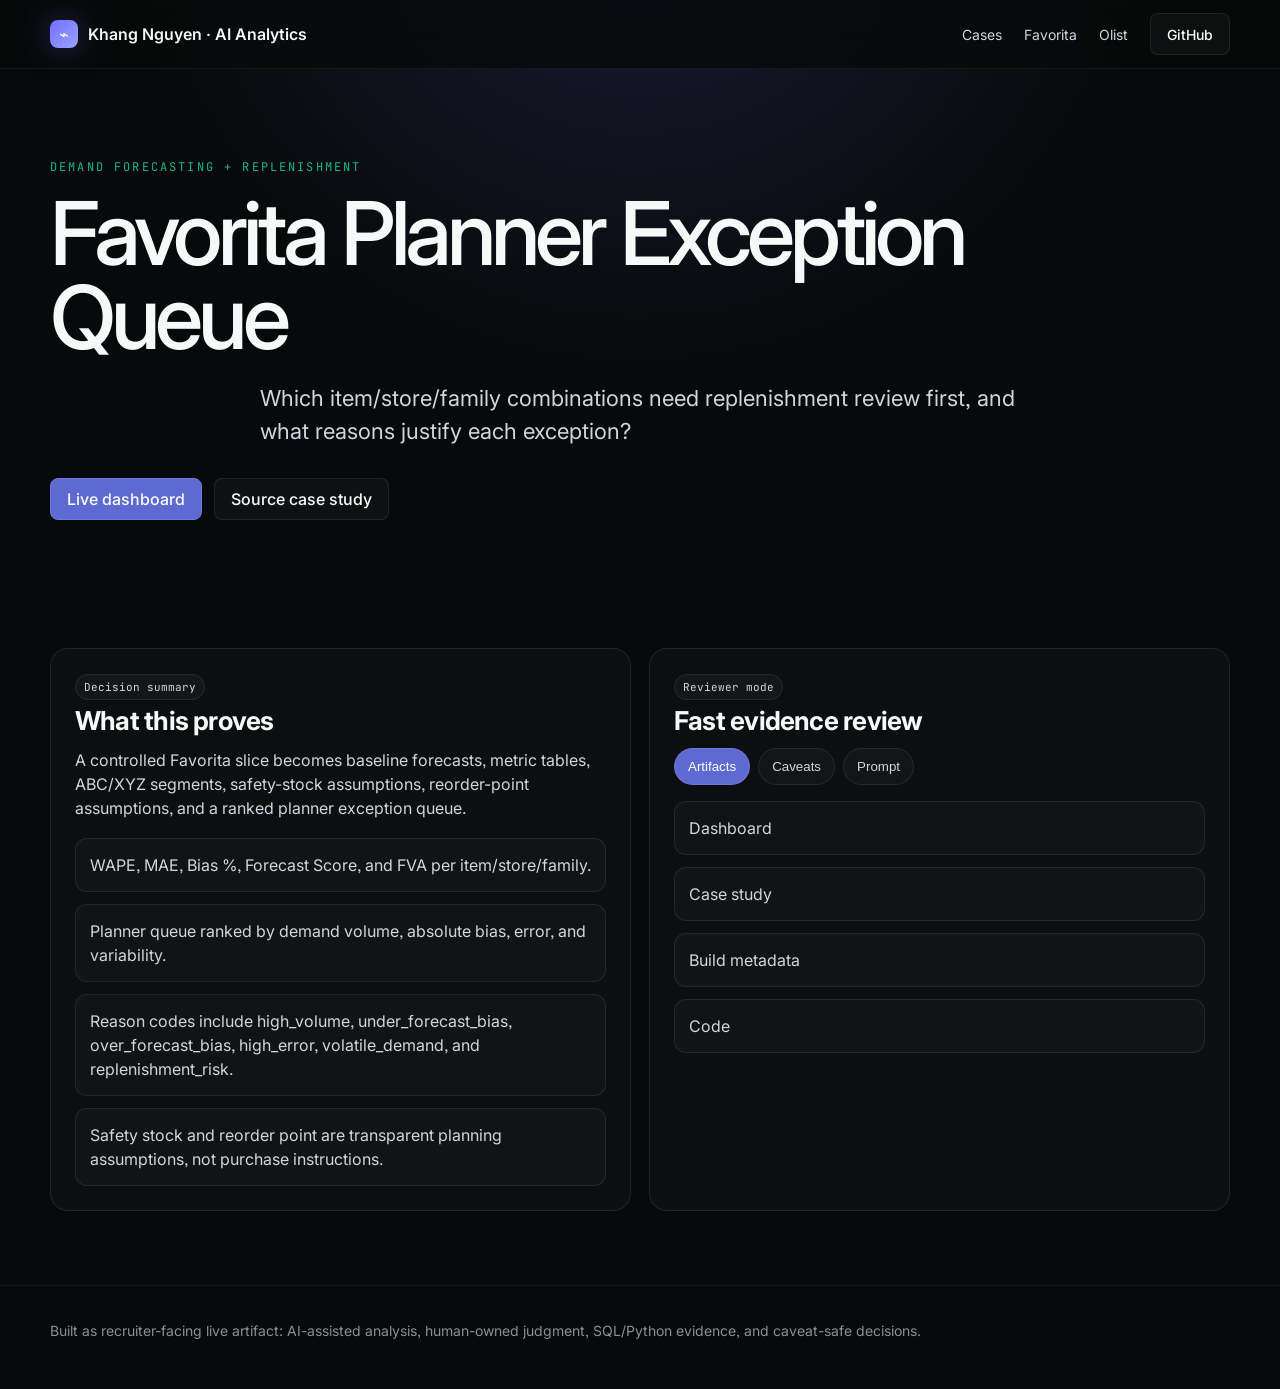
==== commit 211f7c41: "feat: refresh portfolio case study layout" ====
--- a/docs/demand-forecasting-replenishment/index.html
+++ b/docs/demand-forecasting-replenishment/index.html
@@ -1,90 +1,4 @@
-<!doctype html>
-<html lang="en">
-<head>
-  <meta charset="utf-8">
-  <meta name="viewport" content="width=device-width, initial-scale=1">
-  <title>Demand Forecasting & Replenishment Planner Queue</title>
-  <meta name="description" content="Static Favorita demand forecast and replenishment planning dashboard with Planner Exception Queue, ABC/XYZ segmentation, and assumption-based inventory caveats.">
-  <link rel="stylesheet" href="assets/css/styles.css">
-  <script src="https://cdn.plot.ly/plotly-2.35.2.min.js" defer></script>
-  <script src="assets/js/app.js" defer></script>
-</head>
-<body>
-  <a class="skip-link" href="#main">Skip to content</a>
-  <nav class="top-nav" aria-label="Dashboard navigation">
-    <a href="../">Portfolio</a>
-    <a href="#overview">Overview</a>
-    <a href="#forecast-accuracy">Forecast accuracy</a>
-    <a href="#planner-queue">Planner queue</a>
-    <a href="#assumptions">Assumptions</a>
-    <a href="../inventory-stockout-overstock-analysis/">Olist case</a>
-    <a href="https://github.com/im-khang/ai-business-data-analysis-portfolio/tree/master/case-studies/demand-forecasting-replenishment" target="_blank" rel="noopener noreferrer">Case study</a>
-  </nav>
-
-  <header class="hero" id="overview">
-    <div class="hero-grid">
-      <div class="hero-copy">
-        <p class="eyebrow">Demand planning · Forecast quality · Replenishment review</p>
-        <h1>Planner Exception Queue for Favorita demand.</h1>
-        <p class="lead">Baseline forecasts become planner-review candidates using WAPE, MAE, Bias %, Forecast Score, FVA, ABC/XYZ segmentation, and assumption-based safety stock / reorder point logic.</p>
-        <div class="actions"><a class="button primary" href="#planner-queue">Open queue</a><a class="button" href="#forecast-accuracy">View evidence</a></div>
-      </div>
-      <aside class="hero-card" aria-label="Planner decision story">
-        <p class="section-kicker">Decision path</p>
-        <h2>Forecast signal to planner action.</h2>
-        <ol>
-          <li><strong>Measure:</strong> compare forecast error, bias, score, and FVA.</li>
-          <li><strong>Segment:</strong> combine ABC value and XYZ variability.</li>
-          <li><strong>Queue:</strong> rank item/store/family candidates for review.</li>
-          <li><strong>Control:</strong> keep assumptions visible before replenishment decisions.</li>
-        </ol>
-      </aside>
-    </div>
-    <div class="kpi-grid" id="kpi-container" aria-label="Forecast and queue KPI cards">
-      <article class="kpi-card"><strong>Pending</strong><span>Items in planner queue</span></article>
-      <article class="kpi-card"><strong>Pending</strong><span>Avg WAPE %</span></article>
-      <article class="kpi-card"><strong>Pending</strong><span>Avg Bias %</span></article>
-      <article class="kpi-card"><strong>Pending</strong><span>Avg Forecast Score</span></article>
-    </div>
-    <p class="caveat" id="kpi-caveat">Planning assumption — not production replenishment instruction. Raw Favorita data stays local; dashboard uses aggregate JSON only.</p>
-  </header>
-
-  <main id="main">
-    <section class="section" id="forecast-accuracy">
-      <div class="section-heading"><p class="section-kicker">Forecast evidence</p><h2>Forecast accuracy.</h2></div>
-      <p>Baseline-first view: naïve forecast anchors FVA, moving average is candidate baseline. WAPE and Bias % appear together because under-forecast and over-forecast create different planning risks.</p>
-      <div class="chart-panel" id="accuracy-chart" role="img" aria-label="Forecast score versus WAPE chart"></div>
-      <p class="caveat">MAPE is not primary because zero or low demand can distort interpretation. Zero-demand WAPE returns null and is documented in build metadata.</p>
-    </section>
-
-    <section class="section dark-chapter" id="planner-queue">
-      <div class="section-heading"><p class="section-kicker">Planner output</p><h2>Planner queue.</h2></div>
-      <p>Ranked item/store/family combinations needing replenishment review. Reason codes come from measurable signals: volume, forecast error, bias, variability, or replenishment assumption.</p>
-      <div class="chart-panel table-panel">
-        <table class="queue-table" id="queue-table">
-          <thead><tr><th scope="col">Store / item</th><th scope="col">Family</th><th scope="col">Score</th><th scope="col">WAPE (%)</th><th scope="col">Bias (%)</th><th scope="col">ABC / XYZ</th><th scope="col">Reason codes</th><th scope="col">Recommended action</th></tr></thead>
-          <tbody></tbody>
-        </table>
-      </div>
-      <p class="caveat">Queue rows are review candidates, not automatic purchase orders or proof of true stockout/overstock.</p>
-    </section>
-
-    <section class="section" id="segments">
-      <div class="section-heading"><p class="section-kicker">Priority segmentation</p><h2>ABC/XYZ segments.</h2></div>
-      <p>ABC represents demand importance. XYZ represents demand variability. Together they guide planner attention before any replenishment decision.</p>
-      <div class="chart-panel" id="segments-chart" role="img" aria-label="ABC XYZ segment count chart"></div>
-    </section>
-
-    <section class="section light-chapter" id="assumptions">
-      <div class="section-heading"><p class="section-kicker">Data honesty</p><h2>Assumptions.</h2></div>
-      <p>Safety stock and reorder point outputs are transparent assumptions. Favorita public data does not include true stock position, open purchase orders, or supplier lead-time history.</p>
-      <div class="assumption-grid">
-        <div class="chart-panel"><h3>Planning assumptions</h3><table><tbody id="assumptions-content"><tr><td><strong>Status</strong></td><td>Waiting for aggregate JSON export.</td></tr></tbody></table></div>
-        <div class="chart-panel"><h3>Build metadata</h3><table><tbody id="metadata-content"><tr><td><strong>Status</strong></td><td>Waiting for build metadata.</td></tr></tbody></table></div>
-      </div>
-      <p class="caveat">Public dashboard is static HTML/CSS/JavaScript/Plotly plus aggregate JSON only. No backend, login, API, database, scheduler, or live refresh.</p>
-    </section>
-  </main>
-  <footer class="footer"><p>Favorita demand forecasting & replenishment case study. Aggregate dashboard data only; raw data local-only and git-ignored.</p></footer>
-</body>
-</html>
+<!doctype html><html lang="en"><head><meta charset="utf-8"><meta name="viewport" content="width=device-width,initial-scale=1"><link href="https://fonts.googleapis.com/css2?family=Inter:wght@300;400;500;600&family=JetBrains+Mono:wght@400;500&display=swap" rel="stylesheet"><title>Favorita Planner Exception Queue</title><style>
+:root{--bg:#08090a;--panel:#0f1011;--surface:#191a1b;--surface2:#23252a;--fg:#f7f8f8;--muted:#8a8f98;--body:#d0d6e0;--border:rgba(255,255,255,.08);--hair:rgba(255,255,255,.05);--accent:#7170ff;--accent2:#10b981;--warn:#f59e0b;--font:'Inter',-apple-system,BlinkMacSystemFont,'Segoe UI',system-ui,sans-serif;--mono:'JetBrains Mono',ui-monospace,SFMono-Regular,Menlo,monospace}*{box-sizing:border-box}html{scroll-behavior:smooth}body{margin:0;background:radial-gradient(circle at 50% -10%,rgba(113,112,255,.18),transparent 32%),var(--bg);color:var(--fg);font-family:var(--font);font-feature-settings:'cv01','ss03';line-height:1.5}a{color:inherit;text-decoration:none}.wrap{width:min(1180px,calc(100% - 40px));margin:auto}.nav{position:sticky;top:0;z-index:20;background:rgba(8,9,10,.78);backdrop-filter:blur(18px);border-bottom:1px solid var(--hair)}.nav-in{height:68px;display:flex;align-items:center;justify-content:space-between}.brand{display:flex;gap:10px;align-items:center;font-weight:590}.mark{width:28px;height:28px;border-radius:8px;background:linear-gradient(135deg,var(--accent),#9aa2ff);display:grid;place-items:center;box-shadow:0 0 32px rgba(113,112,255,.35)}.links{display:flex;gap:22px;align-items:center;color:var(--body);font-size:14px}.btn{display:inline-flex;align-items:center;justify-content:center;gap:8px;min-height:42px;padding:0 16px;border:1px solid var(--border);border-radius:8px;background:rgba(255,255,255,.03);color:var(--fg);font-weight:510;cursor:pointer}.btn.primary{background:#5e6ad2;border-color:#6e76df}.btn:hover{background:rgba(255,255,255,.07)}.hero{padding:92px 0 54px;text-align:center}.kicker{font:12px/1 var(--mono);letter-spacing:.18em;text-transform:uppercase;color:var(--accent2);margin-bottom:18px}.hero h1{font-size:clamp(46px,7vw,88px);line-height:.96;letter-spacing:-.055em;margin:0 auto 22px;max-width:980px;font-weight:510}.lead{font-size:clamp(18px,2vw,22px);color:var(--body);max-width:760px;margin:0 auto 30px}.cta{display:flex;gap:12px;justify-content:center;flex-wrap:wrap}.console{margin:42px auto 0;max-width:980px;border:1px solid var(--border);border-radius:18px;background:linear-gradient(180deg,rgba(255,255,255,.05),rgba(255,255,255,.02));box-shadow:0 20px 80px rgba(0,0,0,.36);overflow:hidden;text-align:left}.bar{height:44px;border-bottom:1px solid var(--hair);display:flex;align-items:center;gap:8px;padding:0 16px;color:var(--muted);font:12px var(--mono)}.dot{width:10px;height:10px;border-radius:99px;background:#3e3e44}.dot:nth-child(1){background:#ff5f57}.dot:nth-child(2){background:#febc2e}.dot:nth-child(3){background:#28c840}.dash{display:grid;grid-template-columns:1.1fr .9fr;gap:1px;background:var(--hair)}.pane{background:#101113;padding:24px}.metric-grid{display:grid;grid-template-columns:repeat(3,1fr);gap:12px}.metric{border:1px solid var(--border);border-radius:12px;padding:16px;background:rgba(255,255,255,.025)}.metric b{display:block;font-size:24px;letter-spacing:-.04em}.metric span{font:12px var(--mono);color:var(--muted)}.queue{display:grid;gap:10px}.row{display:grid;grid-template-columns:90px 1fr auto;gap:12px;align-items:center;padding:12px;border:1px solid var(--border);border-radius:10px;background:rgba(255,255,255,.025);font-size:13px}.pill{font:11px var(--mono);color:var(--body);border:1px solid var(--border);border-radius:999px;padding:5px 8px;background:rgba(255,255,255,.03)}section{padding:74px 0}.section-head{display:flex;justify-content:space-between;gap:24px;align-items:end;margin-bottom:24px}.section-head h2{font-size:clamp(32px,4vw,52px);line-height:1;letter-spacing:-.04em;margin:0;font-weight:510}.section-head p{color:var(--muted);max-width:460px;margin:0}.cards{display:grid;grid-template-columns:repeat(2,1fr);gap:18px}.card{border:1px solid var(--border);border-radius:18px;background:rgba(255,255,255,.025);padding:24px;position:relative;overflow:hidden}.card h3{font-size:26px;line-height:1.1;letter-spacing:-.03em;margin:10px 0 12px}.card p{color:var(--body);margin:0 0 18px}.proof{display:flex;gap:8px;flex-wrap:wrap;margin:18px 0}.mini-chart{height:116px;border:1px solid var(--hair);border-radius:12px;background:linear-gradient(180deg,rgba(113,112,255,.12),transparent);display:flex;align-items:end;gap:8px;padding:12px}.barv{flex:1;background:linear-gradient(180deg,var(--accent),rgba(113,112,255,.28));border-radius:5px 5px 0 0;min-height:18px}.split{display:grid;grid-template-columns:.8fr 1.2fr;gap:18px}.steps{display:grid;gap:12px}.step{display:grid;grid-template-columns:42px 1fr;gap:14px;padding:16px;border:1px solid var(--border);border-radius:14px;background:rgba(255,255,255,.025)}.num{width:34px;height:34px;border-radius:10px;background:rgba(113,112,255,.16);display:grid;place-items:center;font:13px var(--mono);color:#c7cbff}.footer{border-top:1px solid var(--hair);padding:34px 0 48px;color:var(--muted);font-size:14px}.page-hero{text-align:left}.page-hero h1{max-width:920px;margin-left:0}.detail-grid{display:grid;grid-template-columns:1fr 1fr;gap:18px}.evidence-list{margin:0;padding:0;list-style:none;display:grid;gap:12px}.evidence-list li{padding:14px;border:1px solid var(--border);border-radius:12px;background:rgba(255,255,255,.025);color:var(--body)}.tabbar{display:flex;gap:8px;flex-wrap:wrap;margin-bottom:16px}.tab{border:1px solid var(--border);background:rgba(255,255,255,.03);color:var(--body);border-radius:999px;padding:10px 13px;cursor:pointer}.tab.active{background:#5e6ad2;color:white}.tab-panel{display:none}.tab-panel.active{display:block}.copybox{width:100%;min-height:116px;background:#0b0c0e;color:var(--body);border:1px solid var(--border);border-radius:12px;padding:14px;font:13px/1.55 var(--mono)}@media(max-width:820px){.links{display:none}.dash,.cards,.split,.detail-grid{grid-template-columns:1fr}.section-head{display:block}.metric-grid{grid-template-columns:1fr}.hero{padding-top:64px}.row{grid-template-columns:1fr}.wrap{width:min(100% - 28px,1180px)}}
+</style></head><body><nav class="nav"><div class="wrap nav-in"><a class="brand" href="../"><span class="mark">⌁</span><span>Khang Nguyen · AI Analytics</span></a><div class="links"><a href="../#cases">Cases</a><a href="./">Favorita</a><a href="../inventory-stockout-overstock-analysis/">Olist</a><a class="btn" href="https://github.com/im-khang/ai-business-data-analysis-portfolio">GitHub</a></div></div></nav>
+<main><section class="hero page-hero"><div class="wrap"><div class="kicker">Demand forecasting + replenishment</div><h1>Favorita Planner Exception Queue</h1><p class="lead">Which item/store/family combinations need replenishment review first, and what reasons justify each exception?</p><div class="cta" style="justify-content:flex-start"><a class="btn primary" href="./">Live dashboard</a><a class="btn" href="https://github.com/im-khang/ai-business-data-analysis-portfolio/tree/master/case-studies/demand-forecasting-replenishment">Source case study</a></div></div></section><section><div class="wrap detail-grid"><article class="card"><span class="pill">Decision summary</span><h3>What this proves</h3><p>A controlled Favorita slice becomes baseline forecasts, metric tables, ABC/XYZ segments, safety-stock assumptions, reorder-point assumptions, and a ranked planner exception queue.</p><ul class="evidence-list"><li>WAPE, MAE, Bias %, Forecast Score, and FVA per item/store/family.</li><li>Planner queue ranked by demand volume, absolute bias, error, and variability.</li><li>Reason codes include high_volume, under_forecast_bias, over_forecast_bias, high_error, volatile_demand, and replenishment_risk.</li><li>Safety stock and reorder point are transparent planning assumptions, not purchase instructions.</li></ul></article><article class="card" data-tabs><span class="pill">Reviewer mode</span><h3>Fast evidence review</h3><div class="tabbar"><button class="tab active" data-target="panel1">Artifacts</button><button class="tab" data-target="panel2">Caveats</button><button class="tab" data-target="panel3">Prompt</button></div><div id="panel1" class="tab-panel active"><ul class="evidence-list"><li><a href="./">Dashboard</a></li><li><a href="https://github.com/im-khang/ai-business-data-analysis-portfolio/tree/master/case-studies/demand-forecasting-replenishment">Case study</a></li><li><a href="https://im-khang.github.io/ai-business-data-analysis-portfolio/demand-forecasting-replenishment/assets/data/build_metadata.json">Build metadata</a></li><li><a href="https://github.com/im-khang/ai-business-data-analysis-portfolio/tree/master/case-studies/demand-forecasting-replenishment">Code</a></li></ul></div><div id="panel2" class="tab-panel"><p style="color:var(--body)">Claims stay bounded by available public data. Outputs are decision-support candidates, not automated operational instructions or unsupported causal proof.</p></div><div id="panel3" class="tab-panel"><textarea id="prompt" class="copybox">Ask me how I would redesign this case if stock-on-hand, supplier lead-time history, open purchase orders, and service-level targets were available.</textarea><p><button class="btn" data-copy="#prompt">Copy reviewer prompt</button></p></div></article></div></section></main><footer class="footer"><div class="wrap">Built as recruiter-facing live artifact: AI-assisted analysis, human-owned judgment, SQL/Python evidence, and caveat-safe decisions.</div></footer><script>document.querySelectorAll('[data-tabs]').forEach(function(scope){const tabs=scope.querySelectorAll('.tab');const panels=scope.querySelectorAll('.tab-panel');tabs.forEach(tab=>tab.addEventListener('click',()=>{tabs.forEach(t=>t.classList.remove('active'));panels.forEach(p=>p.classList.remove('active'));tab.classList.add('active');scope.querySelector('#'+tab.dataset.target).classList.add('active')}))});document.querySelectorAll('[data-copy]').forEach(btn=>btn.addEventListener('click',()=>{const el=document.querySelector(btn.dataset.copy);navigator.clipboard&&navigator.clipboard.writeText(el.value);btn.textContent='Copied';setTimeout(()=>btn.textContent='Copy reviewer prompt',1200)}));</script></body></html>
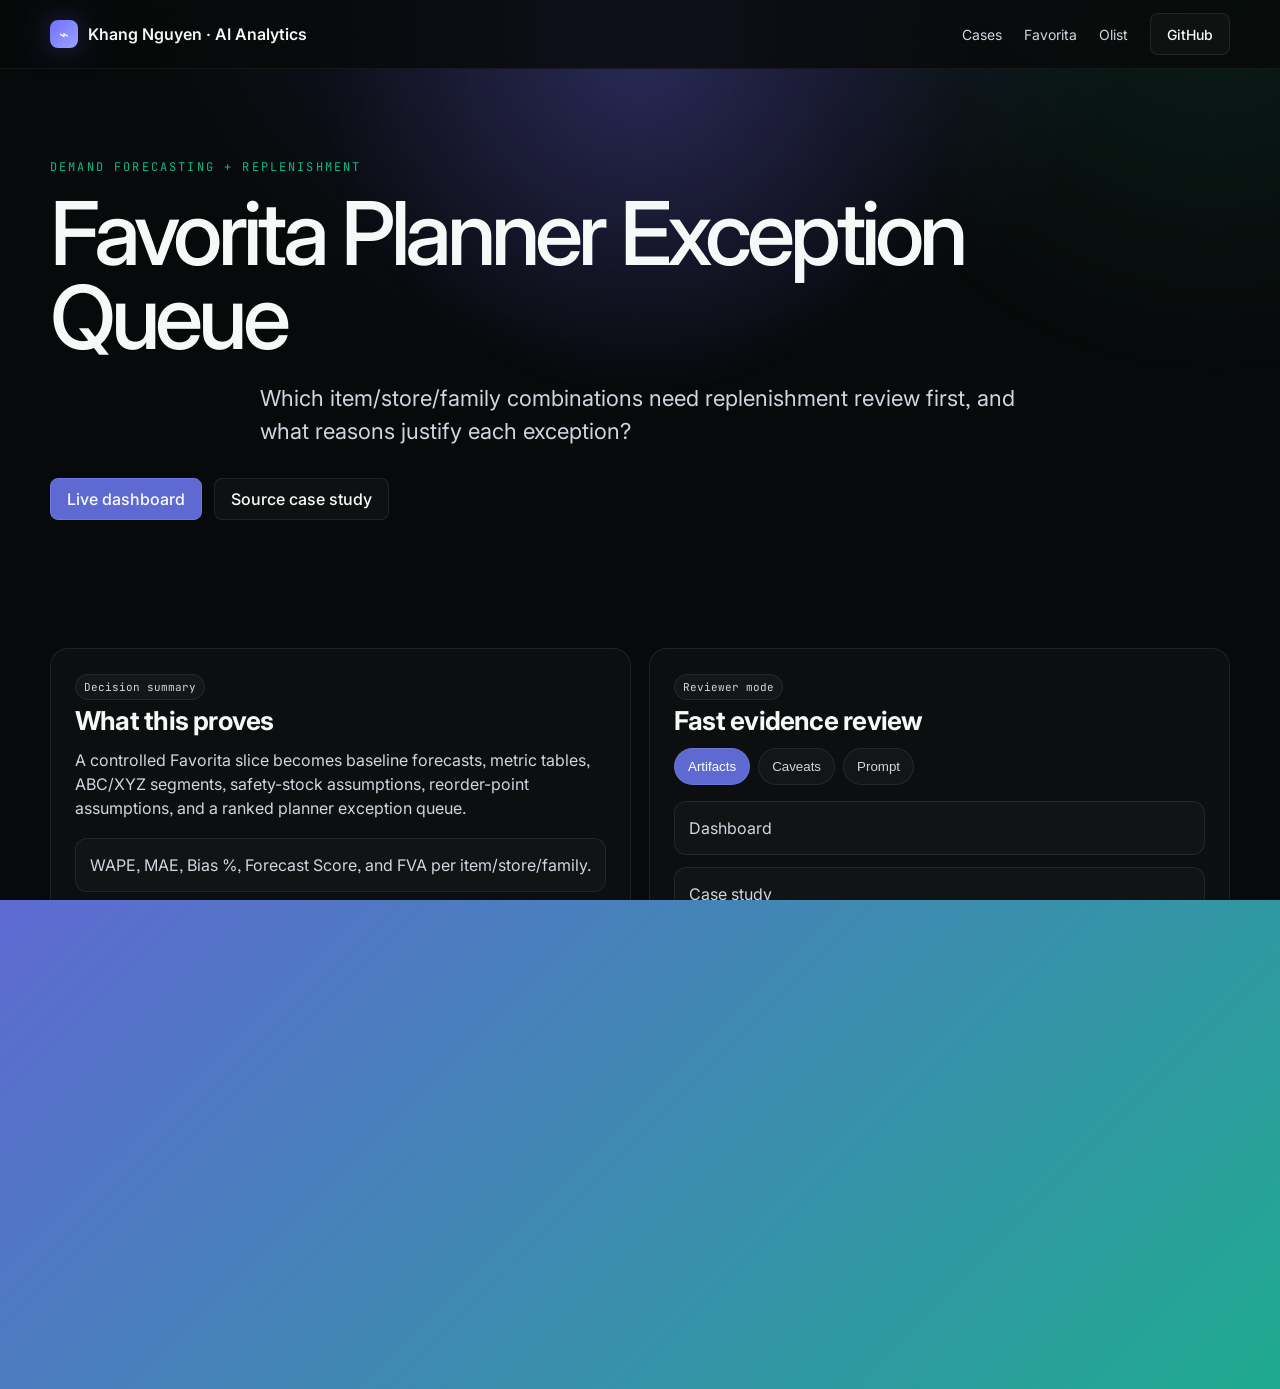
==== commit 1abde596: "docs: publish latest Open Design portfolio" ====
--- a/docs/demand-forecasting-replenishment/index.html
+++ b/docs/demand-forecasting-replenishment/index.html
@@ -1,4 +1,8 @@
 <!doctype html><html lang="en"><head><meta charset="utf-8"><meta name="viewport" content="width=device-width,initial-scale=1"><link href="https://fonts.googleapis.com/css2?family=Inter:wght@300;400;500;600&family=JetBrains+Mono:wght@400;500&display=swap" rel="stylesheet"><title>Favorita Planner Exception Queue</title><style>
 :root{--bg:#08090a;--panel:#0f1011;--surface:#191a1b;--surface2:#23252a;--fg:#f7f8f8;--muted:#8a8f98;--body:#d0d6e0;--border:rgba(255,255,255,.08);--hair:rgba(255,255,255,.05);--accent:#7170ff;--accent2:#10b981;--warn:#f59e0b;--font:'Inter',-apple-system,BlinkMacSystemFont,'Segoe UI',system-ui,sans-serif;--mono:'JetBrains Mono',ui-monospace,SFMono-Regular,Menlo,monospace}*{box-sizing:border-box}html{scroll-behavior:smooth}body{margin:0;background:radial-gradient(circle at 50% -10%,rgba(113,112,255,.18),transparent 32%),var(--bg);color:var(--fg);font-family:var(--font);font-feature-settings:'cv01','ss03';line-height:1.5}a{color:inherit;text-decoration:none}.wrap{width:min(1180px,calc(100% - 40px));margin:auto}.nav{position:sticky;top:0;z-index:20;background:rgba(8,9,10,.78);backdrop-filter:blur(18px);border-bottom:1px solid var(--hair)}.nav-in{height:68px;display:flex;align-items:center;justify-content:space-between}.brand{display:flex;gap:10px;align-items:center;font-weight:590}.mark{width:28px;height:28px;border-radius:8px;background:linear-gradient(135deg,var(--accent),#9aa2ff);display:grid;place-items:center;box-shadow:0 0 32px rgba(113,112,255,.35)}.links{display:flex;gap:22px;align-items:center;color:var(--body);font-size:14px}.btn{display:inline-flex;align-items:center;justify-content:center;gap:8px;min-height:42px;padding:0 16px;border:1px solid var(--border);border-radius:8px;background:rgba(255,255,255,.03);color:var(--fg);font-weight:510;cursor:pointer}.btn.primary{background:#5e6ad2;border-color:#6e76df}.btn:hover{background:rgba(255,255,255,.07)}.hero{padding:92px 0 54px;text-align:center}.kicker{font:12px/1 var(--mono);letter-spacing:.18em;text-transform:uppercase;color:var(--accent2);margin-bottom:18px}.hero h1{font-size:clamp(46px,7vw,88px);line-height:.96;letter-spacing:-.055em;margin:0 auto 22px;max-width:980px;font-weight:510}.lead{font-size:clamp(18px,2vw,22px);color:var(--body);max-width:760px;margin:0 auto 30px}.cta{display:flex;gap:12px;justify-content:center;flex-wrap:wrap}.console{margin:42px auto 0;max-width:980px;border:1px solid var(--border);border-radius:18px;background:linear-gradient(180deg,rgba(255,255,255,.05),rgba(255,255,255,.02));box-shadow:0 20px 80px rgba(0,0,0,.36);overflow:hidden;text-align:left}.bar{height:44px;border-bottom:1px solid var(--hair);display:flex;align-items:center;gap:8px;padding:0 16px;color:var(--muted);font:12px var(--mono)}.dot{width:10px;height:10px;border-radius:99px;background:#3e3e44}.dot:nth-child(1){background:#ff5f57}.dot:nth-child(2){background:#febc2e}.dot:nth-child(3){background:#28c840}.dash{display:grid;grid-template-columns:1.1fr .9fr;gap:1px;background:var(--hair)}.pane{background:#101113;padding:24px}.metric-grid{display:grid;grid-template-columns:repeat(3,1fr);gap:12px}.metric{border:1px solid var(--border);border-radius:12px;padding:16px;background:rgba(255,255,255,.025)}.metric b{display:block;font-size:24px;letter-spacing:-.04em}.metric span{font:12px var(--mono);color:var(--muted)}.queue{display:grid;gap:10px}.row{display:grid;grid-template-columns:90px 1fr auto;gap:12px;align-items:center;padding:12px;border:1px solid var(--border);border-radius:10px;background:rgba(255,255,255,.025);font-size:13px}.pill{font:11px var(--mono);color:var(--body);border:1px solid var(--border);border-radius:999px;padding:5px 8px;background:rgba(255,255,255,.03)}section{padding:74px 0}.section-head{display:flex;justify-content:space-between;gap:24px;align-items:end;margin-bottom:24px}.section-head h2{font-size:clamp(32px,4vw,52px);line-height:1;letter-spacing:-.04em;margin:0;font-weight:510}.section-head p{color:var(--muted);max-width:460px;margin:0}.cards{display:grid;grid-template-columns:repeat(2,1fr);gap:18px}.card{border:1px solid var(--border);border-radius:18px;background:rgba(255,255,255,.025);padding:24px;position:relative;overflow:hidden}.card h3{font-size:26px;line-height:1.1;letter-spacing:-.03em;margin:10px 0 12px}.card p{color:var(--body);margin:0 0 18px}.proof{display:flex;gap:8px;flex-wrap:wrap;margin:18px 0}.mini-chart{height:116px;border:1px solid var(--hair);border-radius:12px;background:linear-gradient(180deg,rgba(113,112,255,.12),transparent);display:flex;align-items:end;gap:8px;padding:12px}.barv{flex:1;background:linear-gradient(180deg,var(--accent),rgba(113,112,255,.28));border-radius:5px 5px 0 0;min-height:18px}.split{display:grid;grid-template-columns:.8fr 1.2fr;gap:18px}.steps{display:grid;gap:12px}.step{display:grid;grid-template-columns:42px 1fr;gap:14px;padding:16px;border:1px solid var(--border);border-radius:14px;background:rgba(255,255,255,.025)}.num{width:34px;height:34px;border-radius:10px;background:rgba(113,112,255,.16);display:grid;place-items:center;font:13px var(--mono);color:#c7cbff}.footer{border-top:1px solid var(--hair);padding:34px 0 48px;color:var(--muted);font-size:14px}.page-hero{text-align:left}.page-hero h1{max-width:920px;margin-left:0}.detail-grid{display:grid;grid-template-columns:1fr 1fr;gap:18px}.evidence-list{margin:0;padding:0;list-style:none;display:grid;gap:12px}.evidence-list li{padding:14px;border:1px solid var(--border);border-radius:12px;background:rgba(255,255,255,.025);color:var(--body)}.tabbar{display:flex;gap:8px;flex-wrap:wrap;margin-bottom:16px}.tab{border:1px solid var(--border);background:rgba(255,255,255,.03);color:var(--body);border-radius:999px;padding:10px 13px;cursor:pointer}.tab.active{background:#5e6ad2;color:white}.tab-panel{display:none}.tab-panel.active{display:block}.copybox{width:100%;min-height:116px;background:#0b0c0e;color:var(--body);border:1px solid var(--border);border-radius:12px;padding:14px;font:13px/1.55 var(--mono)}@media(max-width:820px){.links{display:none}.dash,.cards,.split,.detail-grid{grid-template-columns:1fr}.section-head{display:block}.metric-grid{grid-template-columns:1fr}.hero{padding-top:64px}.row{grid-template-columns:1fr}.wrap{width:min(100% - 28px,1180px)}}
+
+/* Motion upgrade */
+body::before{content:"";position:fixed;inset:-20%;pointer-events:none;z-index:-1;background:radial-gradient(circle at var(--mx,50%) var(--my,20%),rgba(113,112,255,.22),transparent 24%),radial-gradient(circle at 82% 12%,rgba(16,185,129,.12),transparent 22%);filter:blur(8px);transition:opacity .4s}body.is-loading main{opacity:0;transform:translateY(18px) scale(.985);filter:blur(10px)}main{opacity:1;transform:none;filter:none;transition:opacity .75s cubic-bezier(.2,.8,.2,1),transform .75s cubic-bezier(.2,.8,.2,1),filter .75s cubic-bezier(.2,.8,.2,1)}.hero h1,.lead,.cta,.console,.card,.step,.pane,.metric,.evidence-list li{will-change:transform,opacity}.reveal{opacity:0;transform:translateY(34px) scale(.98);filter:blur(8px)}.reveal.in{opacity:1;transform:none;filter:none;transition:opacity .8s cubic-bezier(.2,.8,.2,1),transform .8s cubic-bezier(.2,.8,.2,1),filter .8s cubic-bezier(.2,.8,.2,1);transition-delay:calc(var(--stagger,0)*70ms)}.card,.pane,.step,.metric{transition:transform .35s cubic-bezier(.2,.8,.2,1),border-color .35s,background .35s,box-shadow .35s}.card:hover,.pane:hover,.step:hover,.metric:hover{transform:translateY(-6px);border-color:rgba(113,112,255,.34);box-shadow:0 24px 80px rgba(0,0,0,.28),0 0 0 1px rgba(113,112,255,.08)}.card.tilt{transform:perspective(900px) rotateX(var(--rx,0deg)) rotateY(var(--ry,0deg)) translateY(-4px)}.btn{transition:transform .22s cubic-bezier(.2,.8,.2,1),background .22s,border-color .22s,box-shadow .22s}.btn:hover{transform:translateY(-2px);box-shadow:0 12px 34px rgba(113,112,255,.18)}.btn.primary:hover{box-shadow:0 18px 46px rgba(94,106,210,.32)}.barv{transform-origin:bottom;animation:barRise .9s cubic-bezier(.2,.8,.2,1) both;animation-delay:calc(var(--i,0)*90ms)}.barv:nth-child(1){--i:1}.barv:nth-child(2){--i:2}.barv:nth-child(3){--i:3}.barv:nth-child(4){--i:4}.barv:nth-child(5){--i:5}@keyframes barRise{from{transform:scaleY(.08);opacity:.35}to{transform:scaleY(1);opacity:1}}.row{transition:transform .28s,background .28s,border-color .28s}.row:hover{transform:translateX(8px);background:rgba(113,112,255,.08);border-color:rgba(113,112,255,.22)}.tab{transition:transform .2s,background .25s,color .25s}.tab:hover{transform:translateY(-2px)}.tab-panel{animation:panelIn .34s cubic-bezier(.2,.8,.2,1)}@keyframes panelIn{from{opacity:0;transform:translateY(10px);filter:blur(4px)}to{opacity:1;transform:none;filter:none}}.route-wipe{position:fixed;inset:0;z-index:999;background:linear-gradient(135deg,#5e6ad2,#10b981);transform:translateY(100%);pointer-events:none}.route-wipe.go{animation:wipe .62s cubic-bezier(.76,0,.24,1) forwards}@keyframes wipe{0%{transform:translateY(100%)}50%{transform:translateY(0)}100%{transform:translateY(-100%)}}@media(prefers-reduced-motion:reduce){*,*::before,*::after{animation:none!important;transition:none!important;scroll-behavior:auto!important}.reveal{opacity:1;transform:none;filter:none}}
+
 </style></head><body><nav class="nav"><div class="wrap nav-in"><a class="brand" href="../"><span class="mark">⌁</span><span>Khang Nguyen · AI Analytics</span></a><div class="links"><a href="../#cases">Cases</a><a href="./">Favorita</a><a href="../inventory-stockout-overstock-analysis/">Olist</a><a class="btn" href="https://github.com/im-khang/ai-business-data-analysis-portfolio">GitHub</a></div></div></nav>
-<main><section class="hero page-hero"><div class="wrap"><div class="kicker">Demand forecasting + replenishment</div><h1>Favorita Planner Exception Queue</h1><p class="lead">Which item/store/family combinations need replenishment review first, and what reasons justify each exception?</p><div class="cta" style="justify-content:flex-start"><a class="btn primary" href="./">Live dashboard</a><a class="btn" href="https://github.com/im-khang/ai-business-data-analysis-portfolio/tree/master/case-studies/demand-forecasting-replenishment">Source case study</a></div></div></section><section><div class="wrap detail-grid"><article class="card"><span class="pill">Decision summary</span><h3>What this proves</h3><p>A controlled Favorita slice becomes baseline forecasts, metric tables, ABC/XYZ segments, safety-stock assumptions, reorder-point assumptions, and a ranked planner exception queue.</p><ul class="evidence-list"><li>WAPE, MAE, Bias %, Forecast Score, and FVA per item/store/family.</li><li>Planner queue ranked by demand volume, absolute bias, error, and variability.</li><li>Reason codes include high_volume, under_forecast_bias, over_forecast_bias, high_error, volatile_demand, and replenishment_risk.</li><li>Safety stock and reorder point are transparent planning assumptions, not purchase instructions.</li></ul></article><article class="card" data-tabs><span class="pill">Reviewer mode</span><h3>Fast evidence review</h3><div class="tabbar"><button class="tab active" data-target="panel1">Artifacts</button><button class="tab" data-target="panel2">Caveats</button><button class="tab" data-target="panel3">Prompt</button></div><div id="panel1" class="tab-panel active"><ul class="evidence-list"><li><a href="./">Dashboard</a></li><li><a href="https://github.com/im-khang/ai-business-data-analysis-portfolio/tree/master/case-studies/demand-forecasting-replenishment">Case study</a></li><li><a href="https://im-khang.github.io/ai-business-data-analysis-portfolio/demand-forecasting-replenishment/assets/data/build_metadata.json">Build metadata</a></li><li><a href="https://github.com/im-khang/ai-business-data-analysis-portfolio/tree/master/case-studies/demand-forecasting-replenishment">Code</a></li></ul></div><div id="panel2" class="tab-panel"><p style="color:var(--body)">Claims stay bounded by available public data. Outputs are decision-support candidates, not automated operational instructions or unsupported causal proof.</p></div><div id="panel3" class="tab-panel"><textarea id="prompt" class="copybox">Ask me how I would redesign this case if stock-on-hand, supplier lead-time history, open purchase orders, and service-level targets were available.</textarea><p><button class="btn" data-copy="#prompt">Copy reviewer prompt</button></p></div></article></div></section></main><footer class="footer"><div class="wrap">Built as recruiter-facing live artifact: AI-assisted analysis, human-owned judgment, SQL/Python evidence, and caveat-safe decisions.</div></footer><script>document.querySelectorAll('[data-tabs]').forEach(function(scope){const tabs=scope.querySelectorAll('.tab');const panels=scope.querySelectorAll('.tab-panel');tabs.forEach(tab=>tab.addEventListener('click',()=>{tabs.forEach(t=>t.classList.remove('active'));panels.forEach(p=>p.classList.remove('active'));tab.classList.add('active');scope.querySelector('#'+tab.dataset.target).classList.add('active')}))});document.querySelectorAll('[data-copy]').forEach(btn=>btn.addEventListener('click',()=>{const el=document.querySelector(btn.dataset.copy);navigator.clipboard&&navigator.clipboard.writeText(el.value);btn.textContent='Copied';setTimeout(()=>btn.textContent='Copy reviewer prompt',1200)}));</script></body></html>+<main><section class="hero page-hero"><div class="wrap"><div class="kicker">Demand forecasting + replenishment</div><h1>Favorita Planner Exception Queue</h1><p class="lead">Which item/store/family combinations need replenishment review first, and what reasons justify each exception?</p><div class="cta" style="justify-content:flex-start"><a class="btn primary" href="./">Live dashboard</a><a class="btn" href="https://github.com/im-khang/ai-business-data-analysis-portfolio/tree/master/case-studies/demand-forecasting-replenishment">Source case study</a></div></div></section><section><div class="wrap detail-grid"><article class="card"><span class="pill">Decision summary</span><h3>What this proves</h3><p>A controlled Favorita slice becomes baseline forecasts, metric tables, ABC/XYZ segments, safety-stock assumptions, reorder-point assumptions, and a ranked planner exception queue.</p><ul class="evidence-list"><li>WAPE, MAE, Bias %, Forecast Score, and FVA per item/store/family.</li><li>Planner queue ranked by demand volume, absolute bias, error, and variability.</li><li>Reason codes include high_volume, under_forecast_bias, over_forecast_bias, high_error, volatile_demand, and replenishment_risk.</li><li>Safety stock and reorder point are transparent planning assumptions, not purchase instructions.</li></ul></article><article class="card" data-tabs><span class="pill">Reviewer mode</span><h3>Fast evidence review</h3><div class="tabbar"><button class="tab active" data-target="panel1">Artifacts</button><button class="tab" data-target="panel2">Caveats</button><button class="tab" data-target="panel3">Prompt</button></div><div id="panel1" class="tab-panel active"><ul class="evidence-list"><li><a href="./">Dashboard</a></li><li><a href="https://github.com/im-khang/ai-business-data-analysis-portfolio/tree/master/case-studies/demand-forecasting-replenishment">Case study</a></li><li><a href="./assets/data/build_metadata.json">Build metadata</a></li><li><a href="https://github.com/im-khang/ai-business-data-analysis-portfolio/tree/master/case-studies/demand-forecasting-replenishment">Code</a></li></ul></div><div id="panel2" class="tab-panel"><p style="color:var(--body)">Claims stay bounded by available public data. Outputs are decision-support candidates, not automated operational instructions or unsupported causal proof.</p></div><div id="panel3" class="tab-panel"><textarea id="prompt" class="copybox">Ask me how I would redesign this case if stock-on-hand, supplier lead-time history, open purchase orders, and service-level targets were available.</textarea><p><button class="btn" data-copy="#prompt">Copy reviewer prompt</button></p></div></article></div></section></main><footer class="footer"><div class="wrap">Built as recruiter-facing live artifact: AI-assisted analysis, human-owned judgment, SQL/Python evidence, and caveat-safe decisions.</div></footer><script>document.body.classList.add('is-loading');requestAnimationFrame(()=>setTimeout(()=>document.body.classList.remove('is-loading'),80));const wipe=document.createElement('div');wipe.className='route-wipe';document.body.appendChild(wipe);document.addEventListener('pointermove',e=>{document.body.style.setProperty('--mx',e.clientX+'px');document.body.style.setProperty('--my',e.clientY+'px')},{passive:true});const revealEls=[...document.querySelectorAll('.hero h1,.lead,.cta,.console,.card,.step,.pane,.metric,.evidence-list li')];revealEls.forEach((el,i)=>{el.classList.add('reveal');el.style.setProperty('--stagger',Math.min(i%6,5))});const io=new IntersectionObserver(entries=>entries.forEach(entry=>{if(entry.isIntersecting){entry.target.classList.add('in');io.unobserve(entry.target)}}),{threshold:.14,rootMargin:'0px 0px -8% 0px'});revealEls.forEach(el=>io.observe(el));document.querySelectorAll('.card').forEach(card=>{card.addEventListener('pointermove',e=>{const r=card.getBoundingClientRect();const x=(e.clientX-r.left)/r.width-.5;const y=(e.clientY-r.top)/r.height-.5;card.classList.add('tilt');card.style.setProperty('--ry',(x*5).toFixed(2)+'deg');card.style.setProperty('--rx',(-y*5).toFixed(2)+'deg')});card.addEventListener('pointerleave',()=>{card.classList.remove('tilt');card.style.removeProperty('--rx');card.style.removeProperty('--ry')})});document.querySelectorAll('a[href$=".html"]').forEach(a=>a.addEventListener('click',e=>{if(e.metaKey||e.ctrlKey||e.shiftKey||e.altKey)return;const href=a.getAttribute('href');if(!href||href.startsWith('#'))return;e.preventDefault();wipe.classList.add('go');setTimeout(()=>location.href=href,360)}));document.querySelectorAll('[data-tabs]').forEach(function(scope){const tabs=scope.querySelectorAll('.tab');const panels=scope.querySelectorAll('.tab-panel');tabs.forEach(tab=>tab.addEventListener('click',()=>{tabs.forEach(t=>t.classList.remove('active'));panels.forEach(p=>p.classList.remove('active'));tab.classList.add('active');const panel=scope.querySelector('#'+tab.dataset.target);if(panel)panel.classList.add('active')}))});document.querySelectorAll('[data-copy]').forEach(btn=>btn.addEventListener('click',()=>{const el=document.querySelector(btn.dataset.copy);navigator.clipboard&&el&&navigator.clipboard.writeText(el.value);btn.textContent='Copied';btn.animate([{transform:'scale(1)'},{transform:'scale(1.06)'},{transform:'scale(1)'}],{duration:260,easing:'cubic-bezier(.2,.8,.2,1)'});setTimeout(()=>btn.textContent='Copy reviewer prompt',1200)}));</script></body></html>
